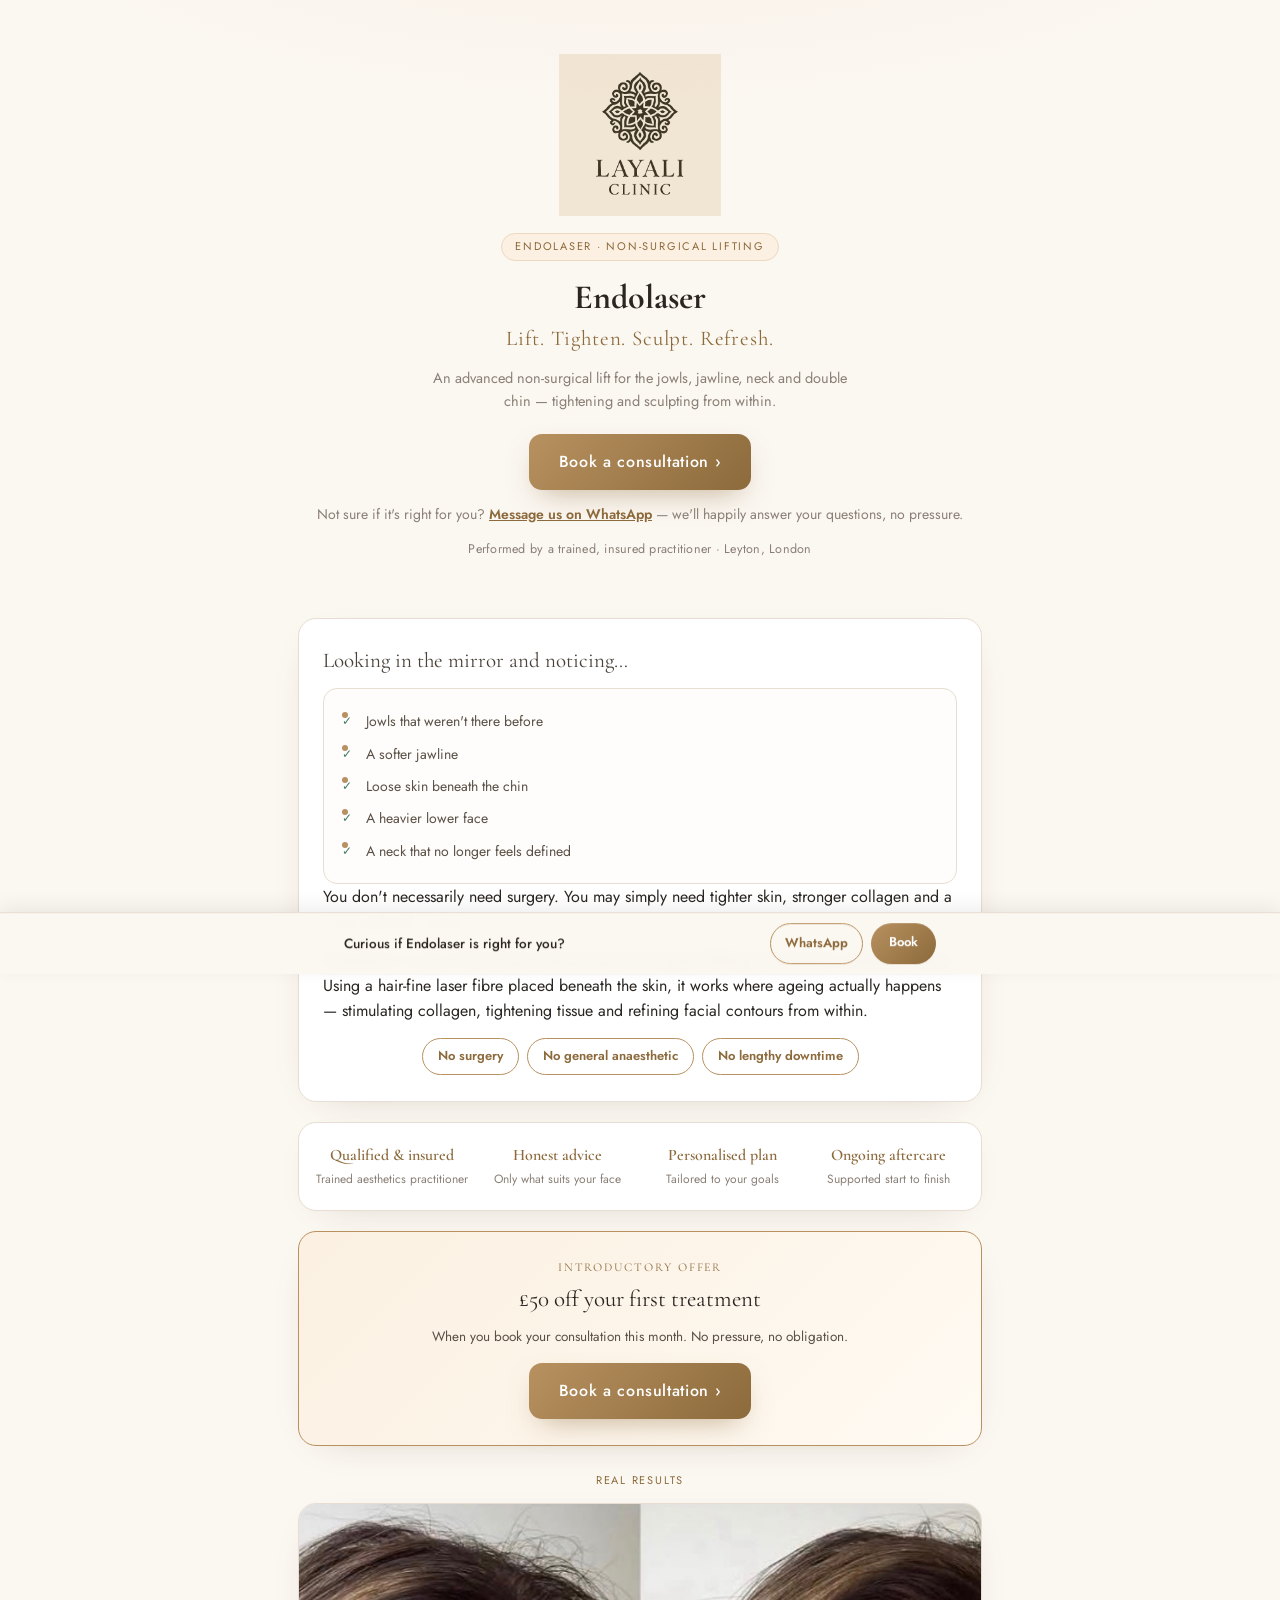
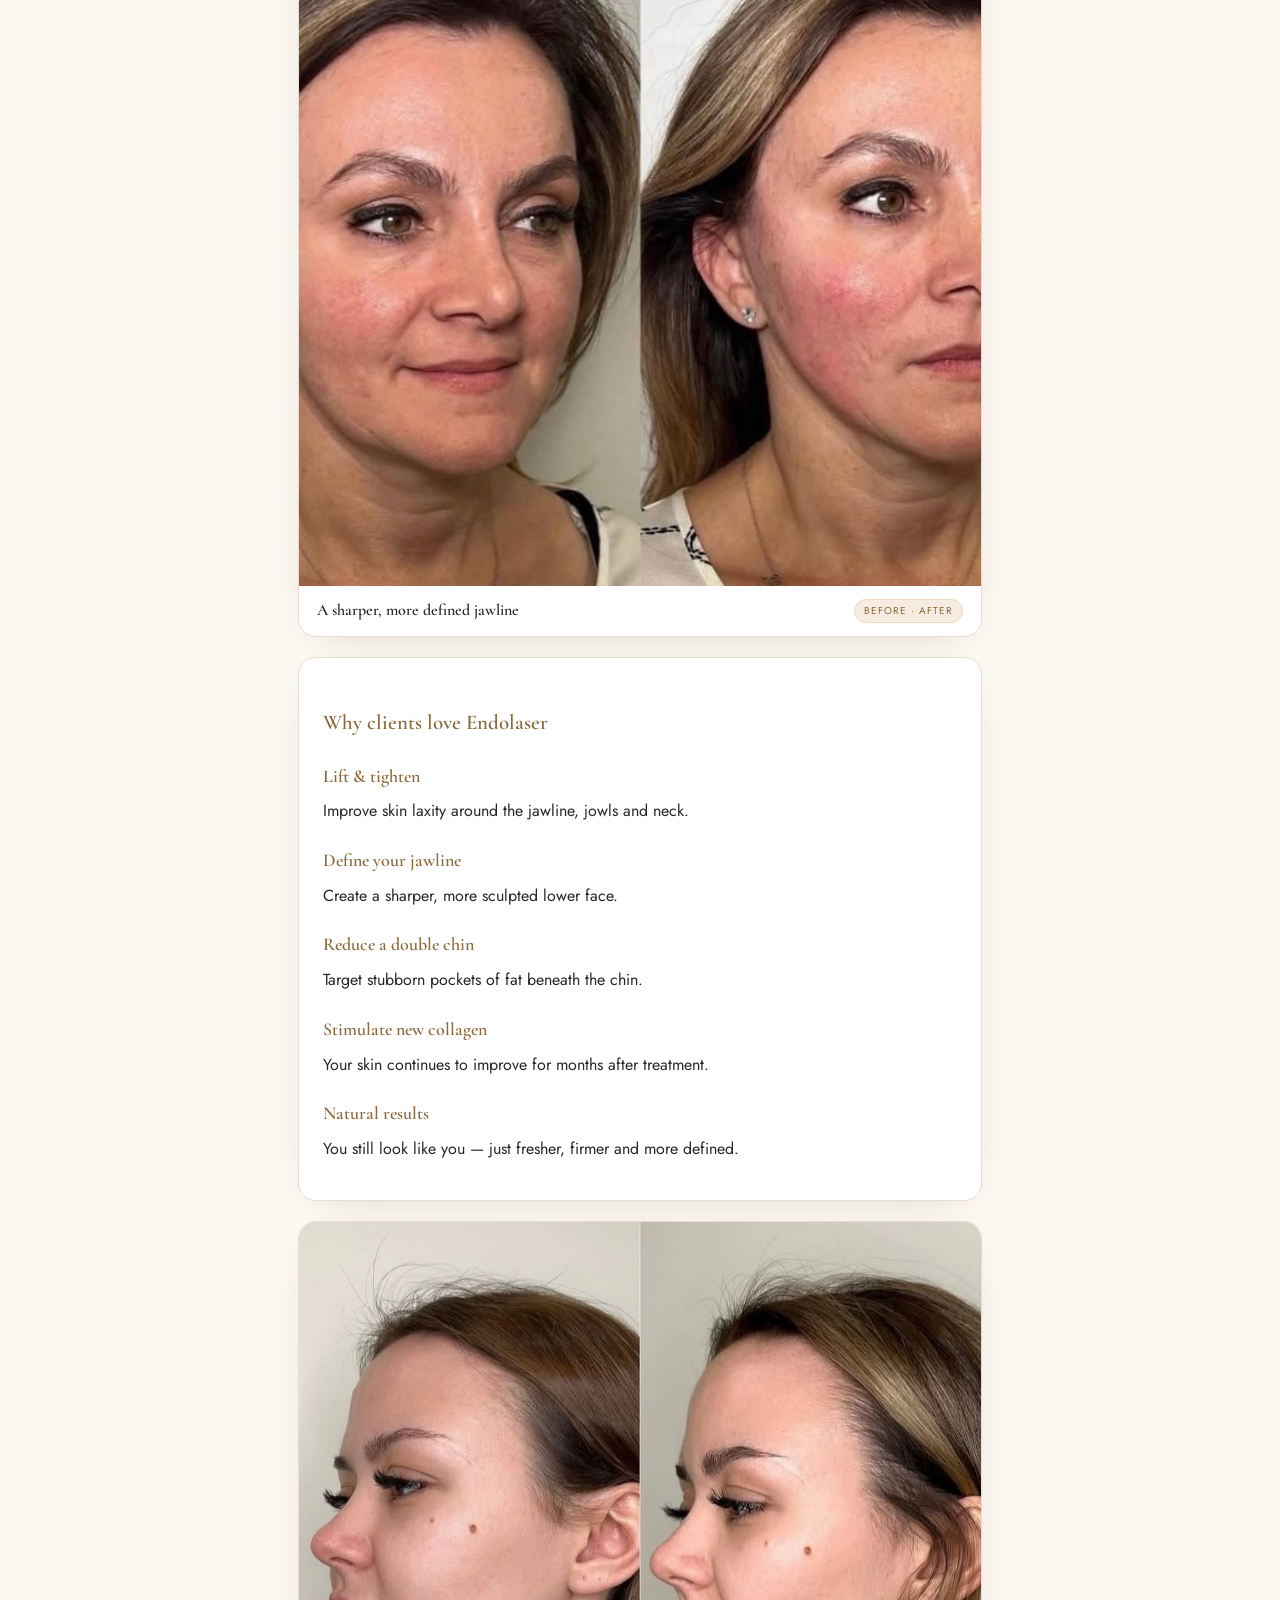
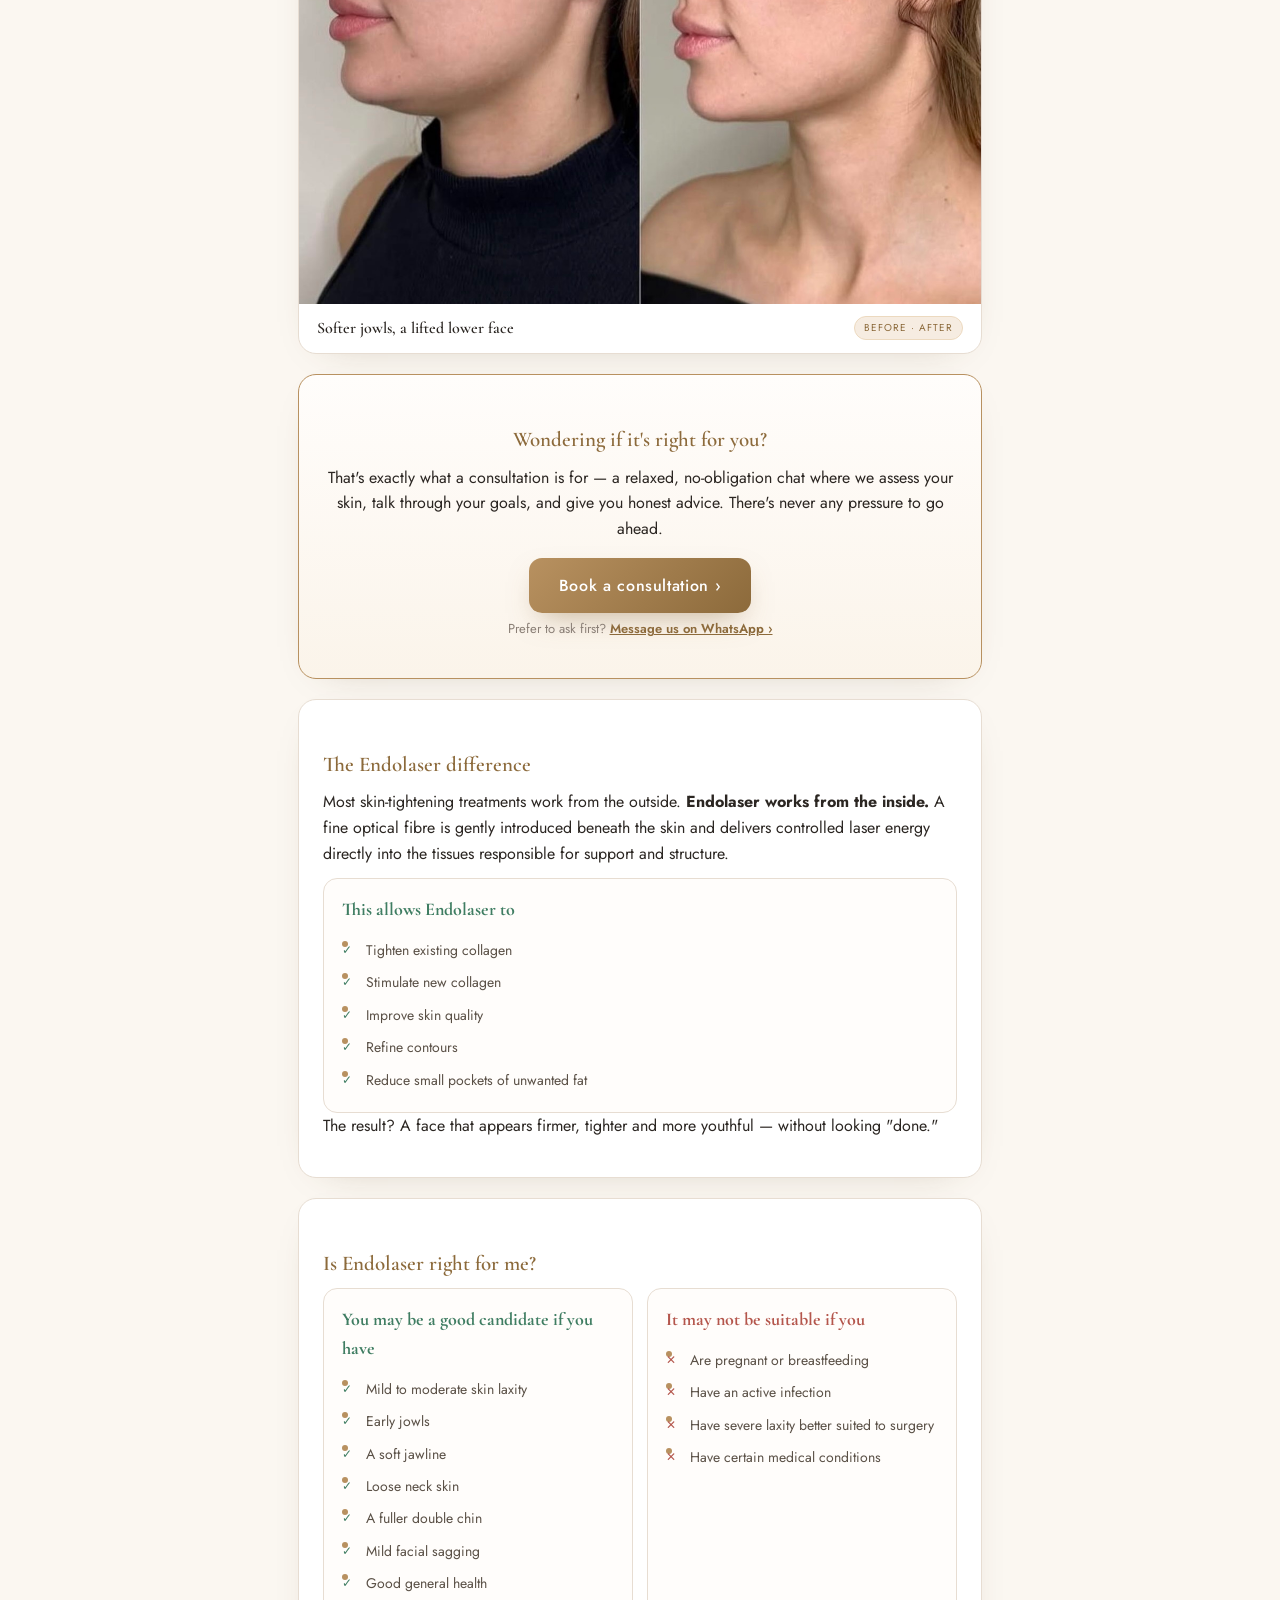
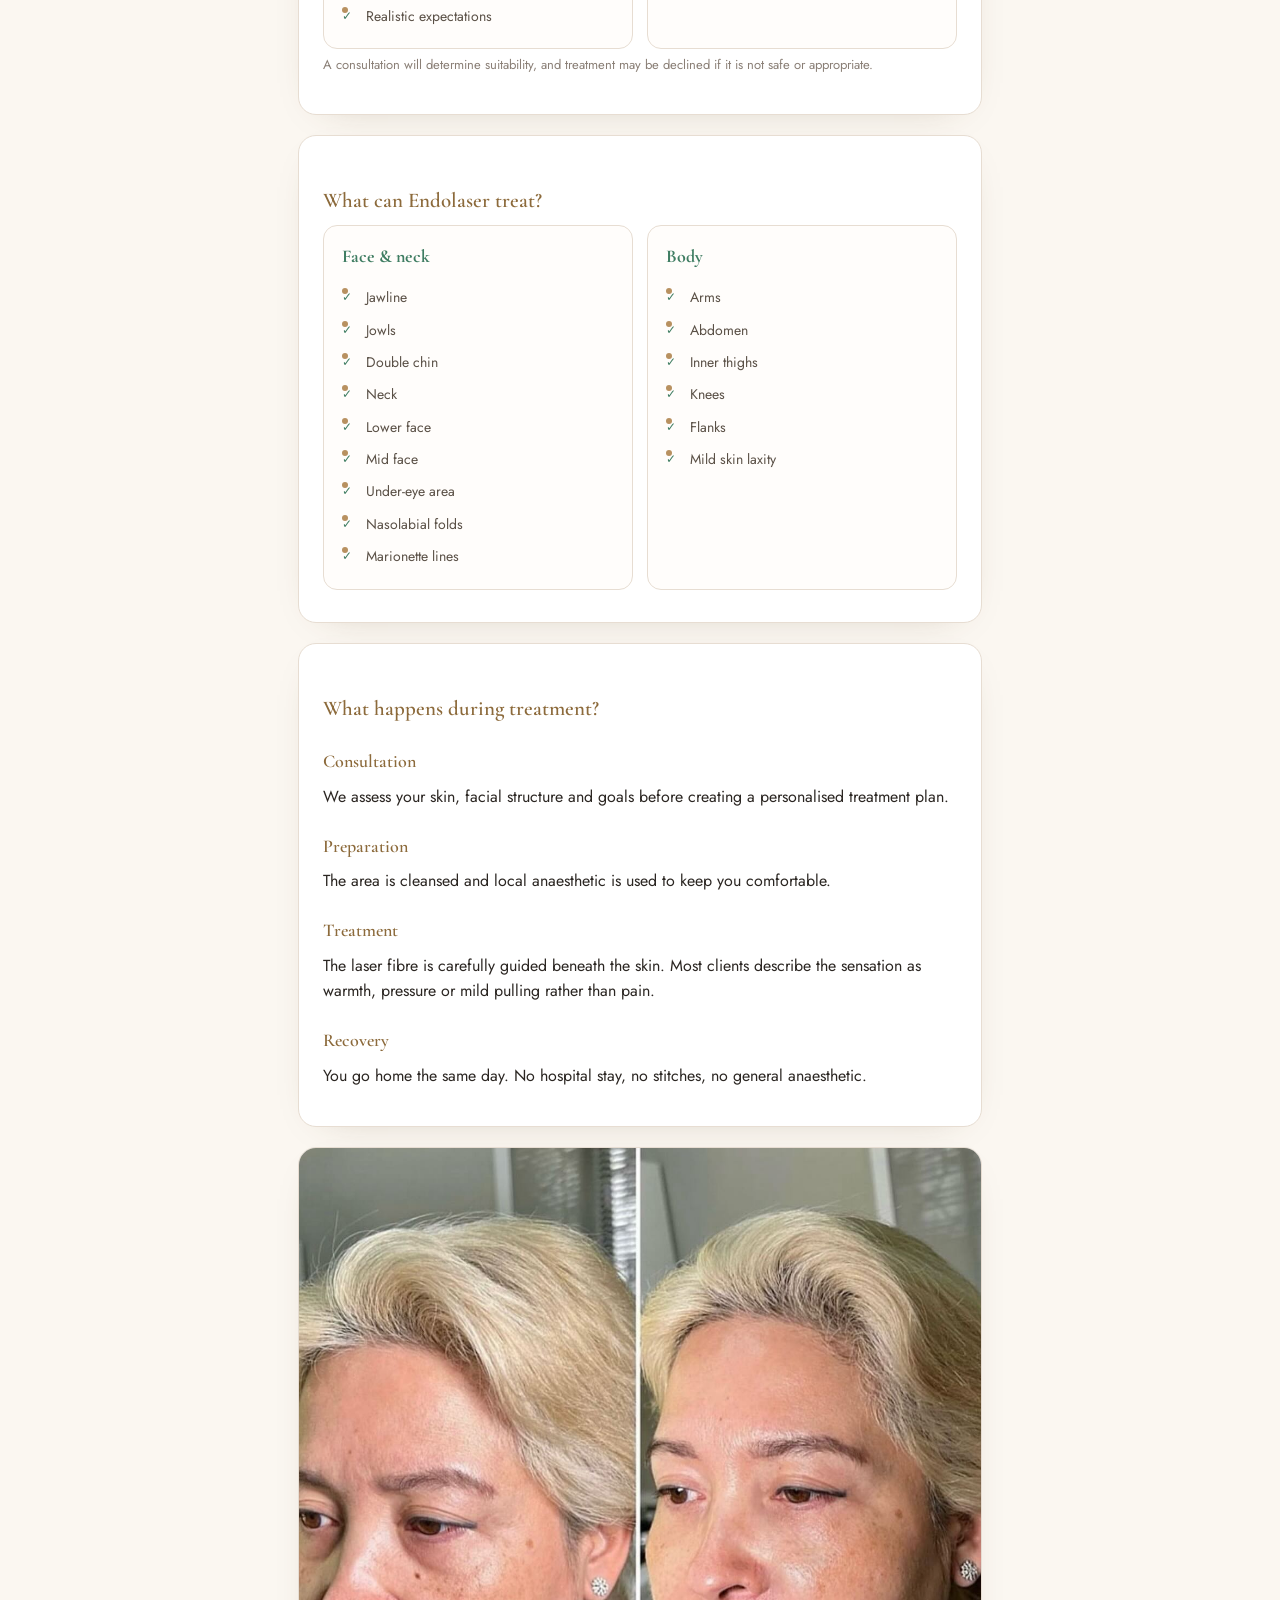
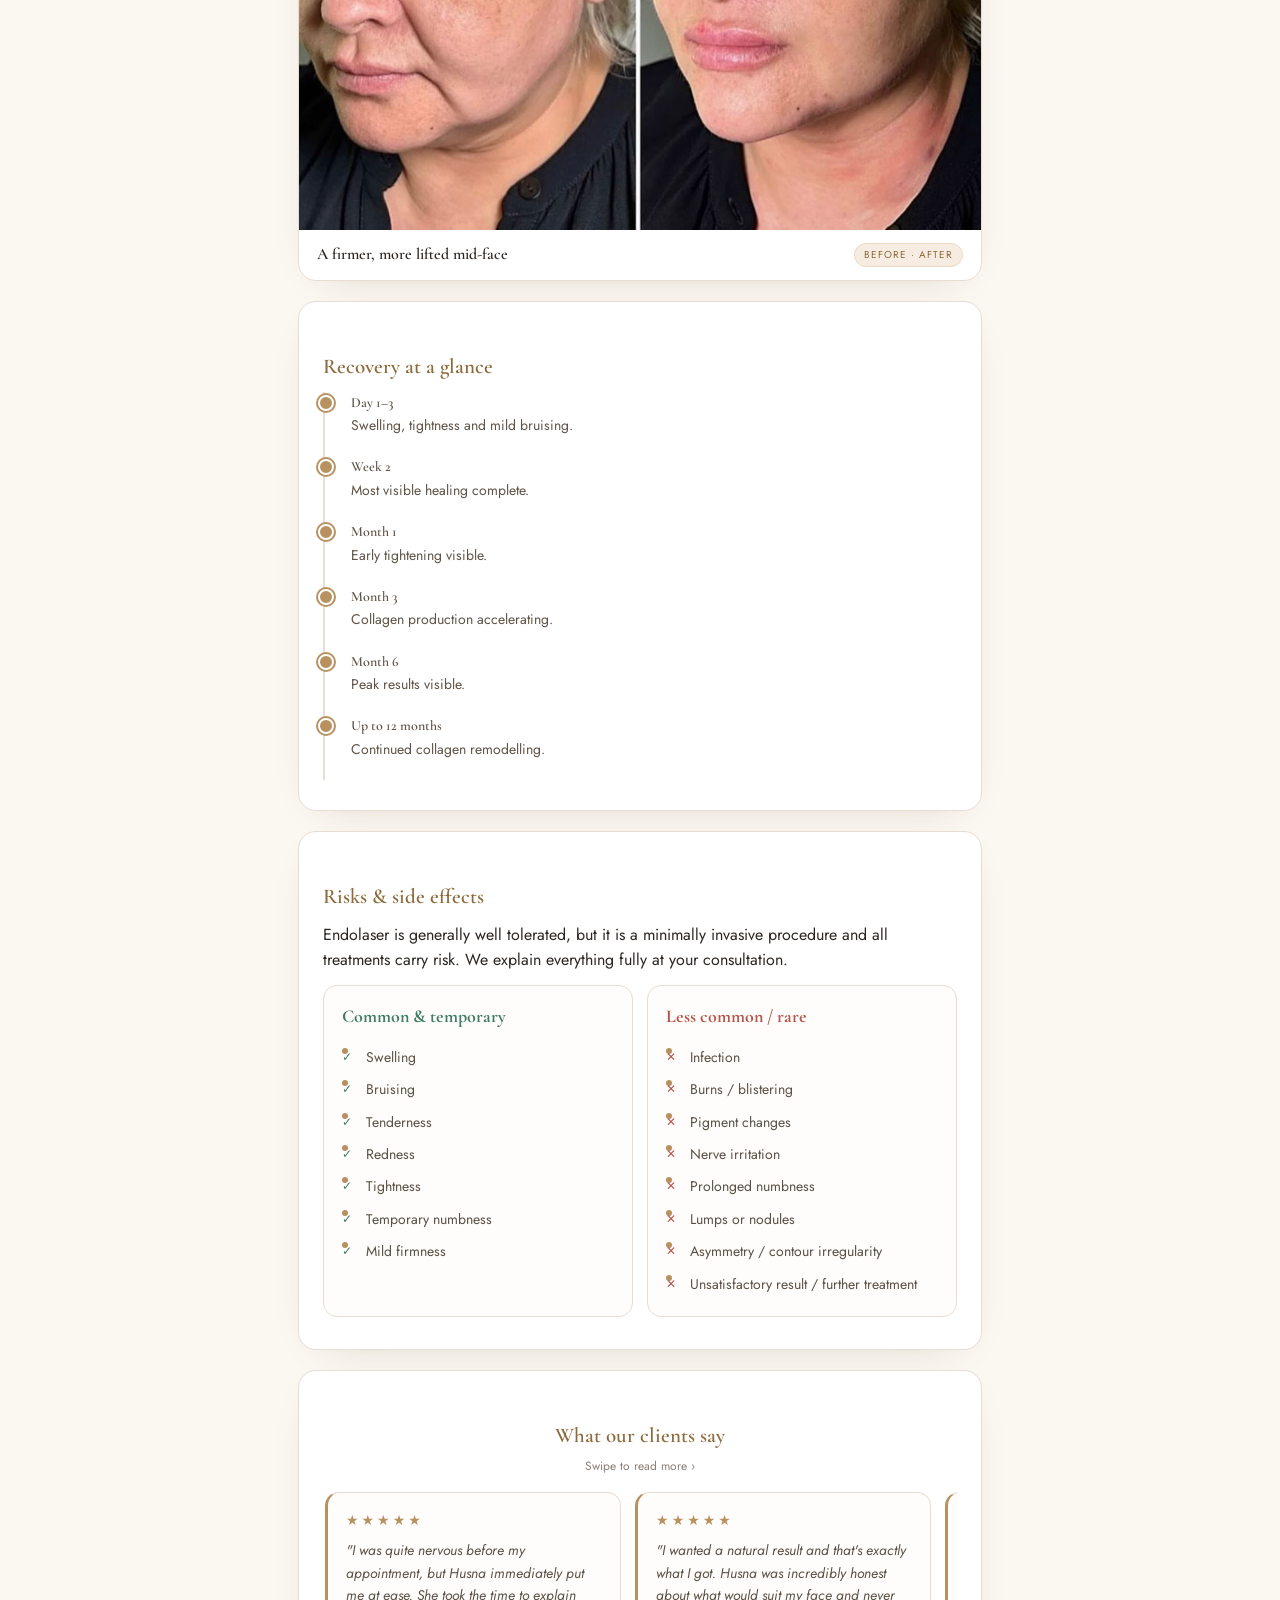
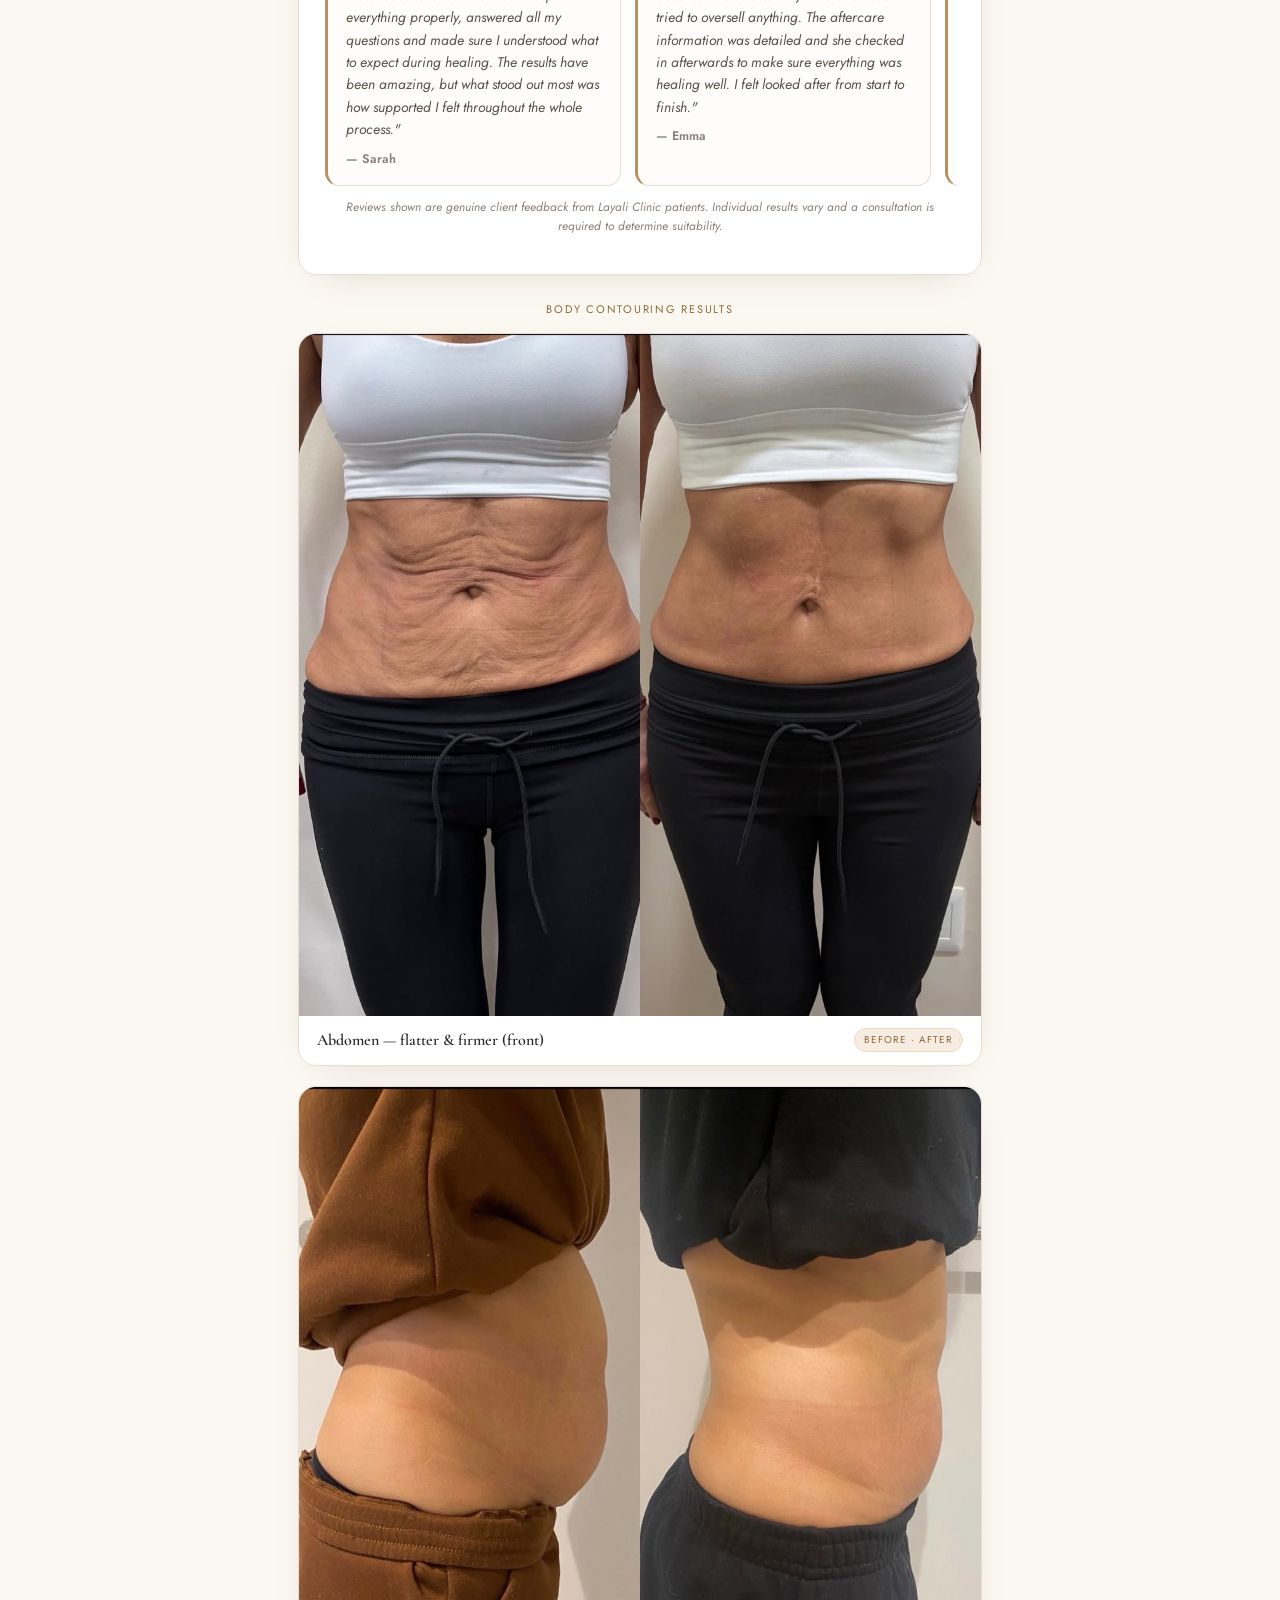
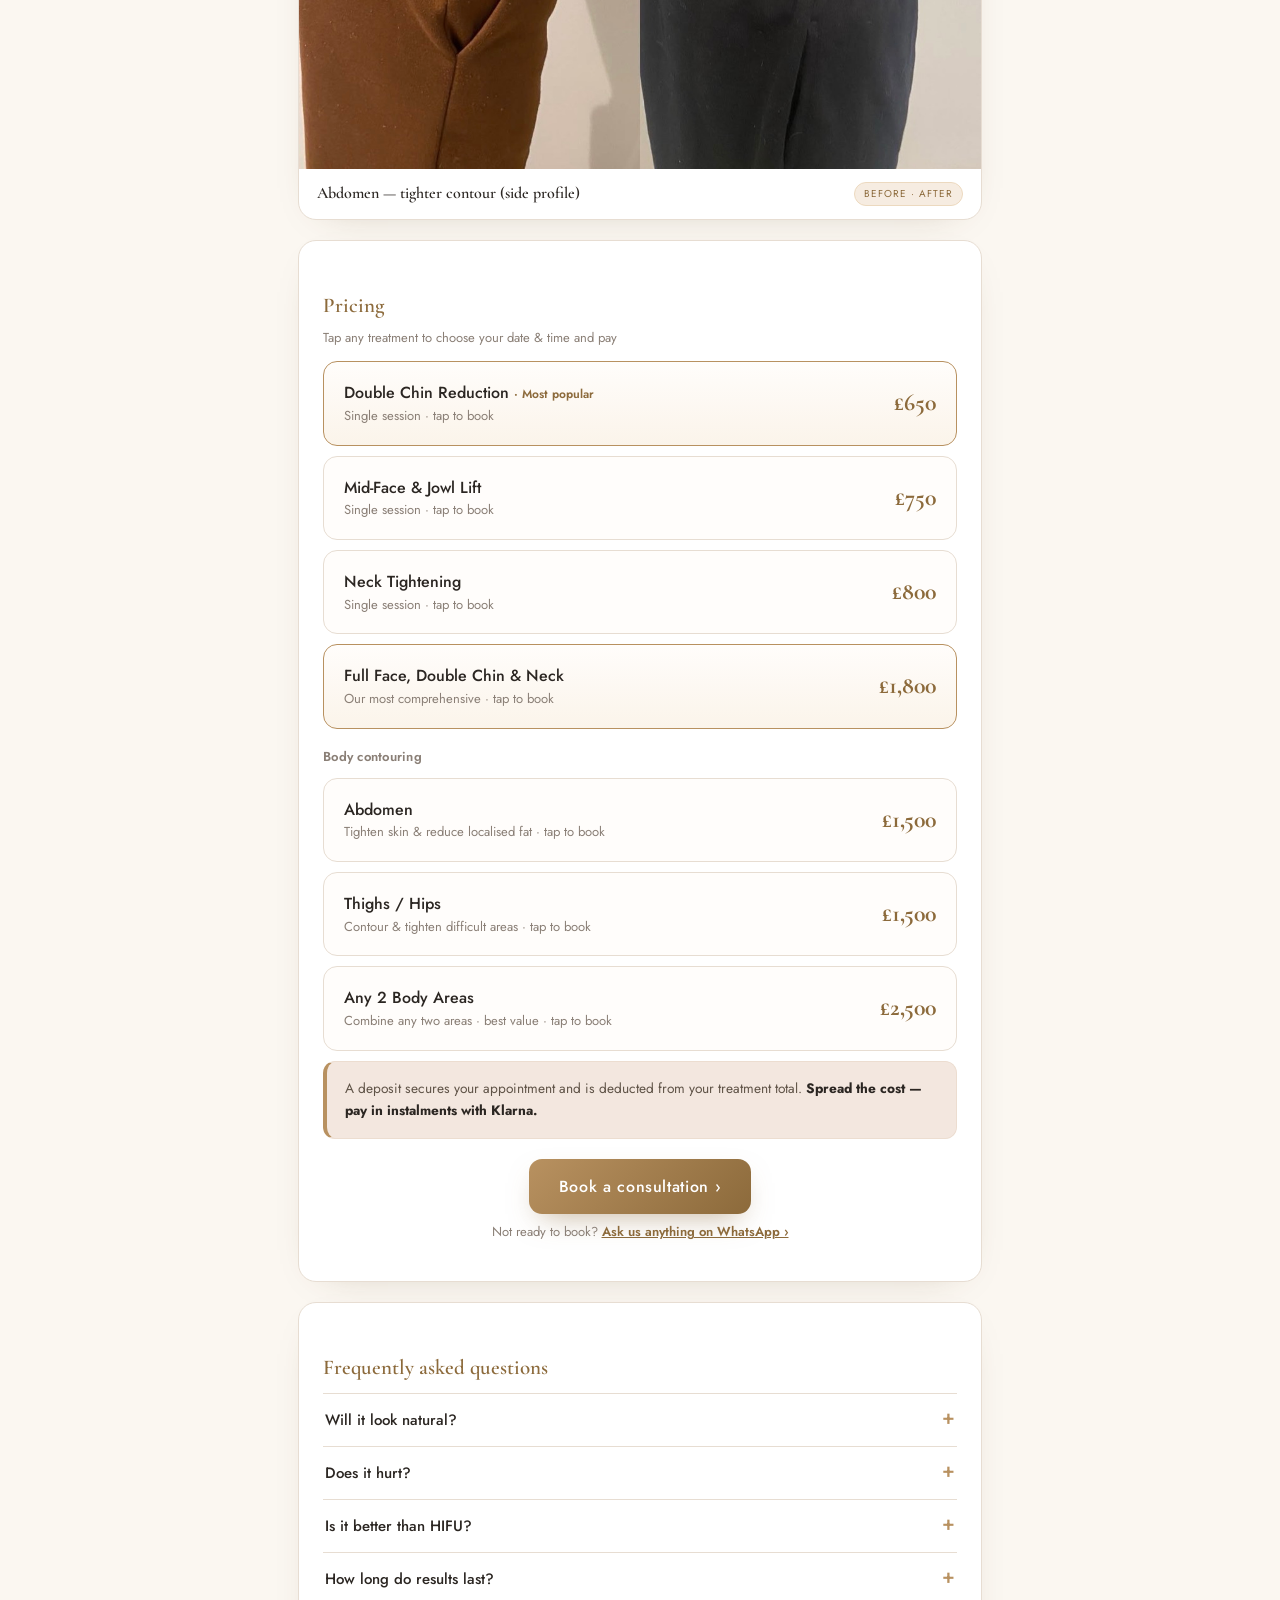
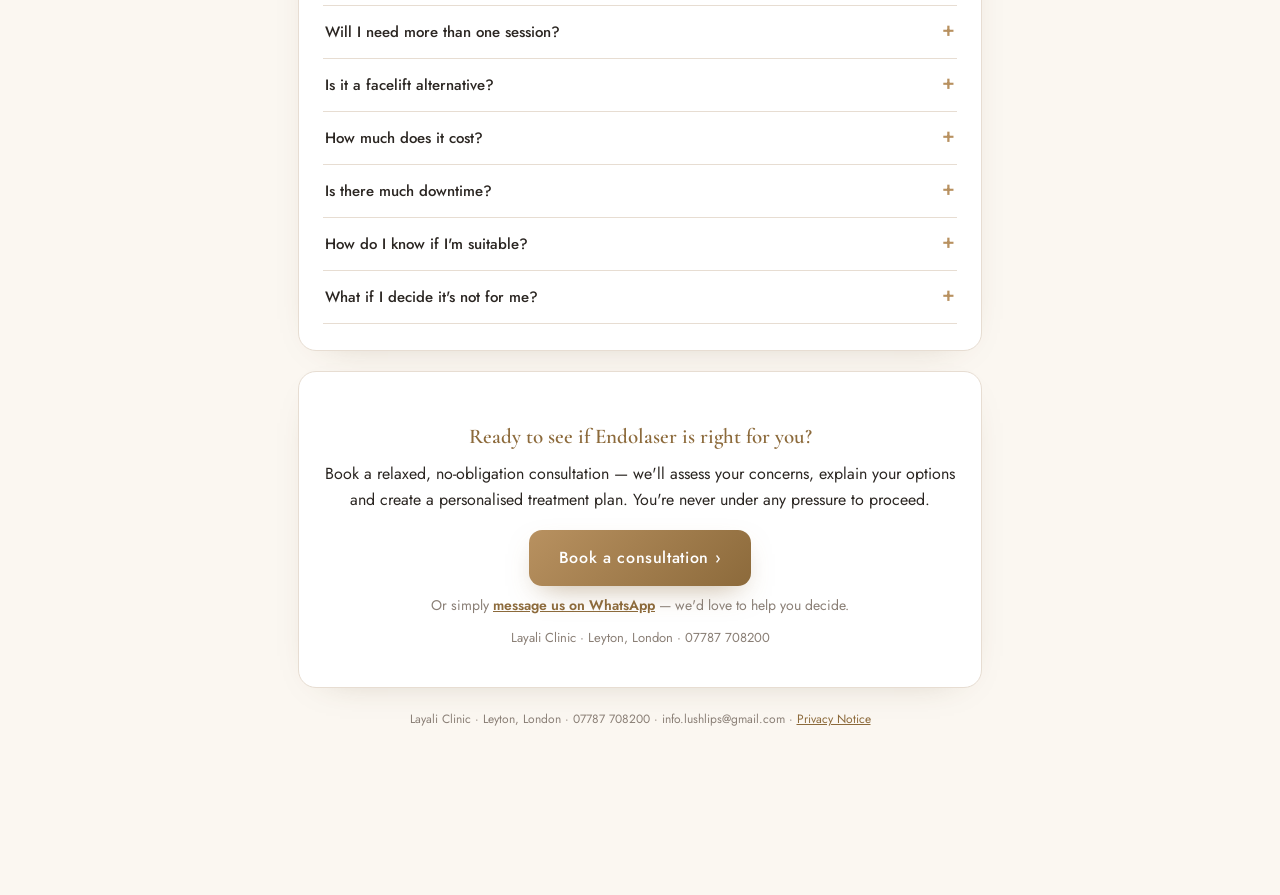
==== 1-treatment-guide.html @ 4506b1ee "Activate Meta Pixel (310080718260596) + fire Lead on WhatsApp clicks & InitiateCheckout on booking c" ====
<!DOCTYPE html>
<html lang="en"><head>
<meta charset="UTF-8"><meta name="viewport" content="width=device-width,initial-scale=1">
<title>Endolaser — Lift, Tighten &amp; Sculpt Without Surgery | Layali Clinic</title>
<link rel="preconnect" href="https://fonts.googleapis.com"><link rel="preconnect" href="https://fonts.gstatic.com" crossorigin>
<link href="https://fonts.googleapis.com/css2?family=Cormorant+Garamond:wght@500;600;700&family=Jost:wght@300;400;500;600&display=swap" rel="stylesheet">
<link rel="stylesheet" href="styles.css">
<meta property="og:type" content="article">
<meta property="og:site_name" content="Layali Clinic">
<meta property="og:title" content="Lift &amp; tighten your jawline — without surgery | Layali Clinic">
<meta property="og:description" content="Endolaser — an advanced non-surgical lift for jowls, jawline, neck & double chin. No surgery, no general anaesthetic, no lengthy downtime.">
<meta property="og:image" content="https://husna3414-ui.github.io/layali-endolaser/logo.jpg">
<meta property="og:url" content="https://husna3414-ui.github.io/layali-endolaser/1-treatment-guide.html">
<meta name="twitter:card" content="summary_large_image">
<style>
  #scrollbar{position:fixed;top:0;left:0;height:3px;width:0;z-index:70;background:linear-gradient(90deg,var(--gold),var(--gold-deep));transition:width .12s ease}
  .reveal-on .card{opacity:0;transform:translateY(22px);transition:opacity .7s ease,transform .7s ease}
  .reveal-on .card.in{opacity:1;transform:none}
  header.hero>*{animation:heroIn .85s ease both}
  header.hero h1{animation-delay:.04s}header.hero .sub{animation-delay:.08s}header.hero>div{animation-delay:.12s}
  @keyframes heroIn{from{opacity:0;transform:translateY(14px)}to{opacity:1;transform:none}}
  .result{padding:0;overflow:hidden}
  .result img{width:100%;display:block;aspect-ratio:1/1;object-fit:cover;object-position:center;transition:transform .5s ease}
  @media(hover:hover){.result:hover img{transform:scale(1.04)}}
  .result .cap{padding:12px 18px;display:flex;justify-content:space-between;align-items:center;gap:10px}
  .result .cap b{font-family:'Cormorant Garamond',serif;font-size:16px;color:var(--ink);font-weight:600}
  .carousel{display:flex;gap:14px;overflow-x:auto;scroll-snap-type:x mandatory;-webkit-overflow-scrolling:touch;padding:6px 2px 12px;scrollbar-width:none}
  .carousel::-webkit-scrollbar{display:none}
  .carousel>.mini{flex:0 0 86%;scroll-snap-align:center;margin:0}
  @media(min-width:620px){.carousel>.mini{flex:0 0 47%}}
  @media (prefers-reduced-motion:reduce){.reveal-on .card{opacity:1!important;transform:none!important}header.hero>*{animation:none!important}.result img{transition:none}}
</style>
<!-- Meta Pixel Code -->
<script>
!function(f,b,e,v,n,t,s){if(f.fbq)return;n=f.fbq=function(){n.callMethod?
n.callMethod.apply(n,arguments):n.queue.push(arguments)};if(!f._fbq)f._fbq=n;
n.push=n;n.loaded=!0;n.version='2.0';n.queue=[];t=b.createElement(e);t.async=!0;
t.src=v;s=b.getElementsByTagName(e)[0];s.parentNode.insertBefore(t,s)}(window,document,
'script','https://connect.facebook.net/en_US/fbevents.js');
fbq('init','310080718260596');
fbq('track','PageView');
</script>
<noscript><img height="1" width="1" style="display:none" src="https://www.facebook.com/tr?id=310080718260596&ev=PageView&noscript=1"/></noscript>
<!-- End Meta Pixel Code -->
</head><body>
<div id="scrollbar"></div>
<div class="wrap guide">
  <header class="hero">
    <img class="logo" src="logo.jpg" alt="Layali Clinic">
    <span class="kicker">Endolaser · Non-Surgical Lifting</span>
    <h1>Endolaser</h1>
    <p style="font-family:'Cormorant Garamond',serif;font-size:21px;color:var(--gold-deep);letter-spacing:.04em;margin:2px 0 10px">Lift. Tighten. Sculpt. Refresh.</p>
    <p class="sub">An advanced non-surgical lift for the jowls, jawline, neck and double chin — tightening and sculpting from within.</p>
    <div style="margin-top:22px"><a class="btn-gold" href="https://wa.me/447787708200?text=Hi%20Layali%20Clinic%2C%20I'd%20like%20to%20book%20an%20Endolaser%20consultation">Book a consultation &rsaquo;</a></div>
    <p style="margin-top:13px;font-size:14px;color:var(--muted)">Not sure if it's right for you? <a href="https://wa.me/447787708200?text=Hi%20Layali%20Clinic%2C%20I'd%20love%20to%20know%20more%20about%20Endolaser" style="color:var(--gold-deep);font-weight:600">Message us on WhatsApp</a> — we'll happily answer your questions, no pressure.</p>
    <p style="margin-top:12px;font-size:12.5px;color:var(--muted);letter-spacing:.02em">Performed by a trained, insured practitioner · Leyton, London</p>
  </header>

  <!-- EMOTIONAL HOOK -->
  <div class="card prose">
    <p class="lead">Looking in the mirror and noticing…</p>
    <div class="mini ok"><ul>
      <li>Jowls that weren't there before</li>
      <li>A softer jawline</li>
      <li>Loose skin beneath the chin</li>
      <li>A heavier lower face</li>
      <li>A neck that no longer feels defined</li>
    </ul></div>
    <p>You don't necessarily need surgery. You may simply need tighter skin, stronger collagen and a more defined contour.</p>
    <p><b>Endolaser is one of the most advanced non-surgical lifting treatments available today.</b> Using a hair-fine laser fibre placed beneath the skin, it works where ageing actually happens — stimulating collagen, tightening tissue and refining facial contours from within.</p>
    <div style="display:flex;gap:8px;justify-content:center;flex-wrap:wrap;margin-top:14px">
      <span style="border:1px solid var(--gold);color:var(--gold-deep);border-radius:999px;padding:7px 15px;font-size:13px;font-weight:600">No surgery</span>
      <span style="border:1px solid var(--gold);color:var(--gold-deep);border-radius:999px;padding:7px 15px;font-size:13px;font-weight:600">No general anaesthetic</span>
      <span style="border:1px solid var(--gold);color:var(--gold-deep);border-radius:999px;padding:7px 15px;font-size:13px;font-weight:600">No lengthy downtime</span>
    </div>
  </div>

  <!-- TRUST STRIP -->
  <div class="card" style="padding:20px 16px">
    <div style="display:grid;grid-template-columns:repeat(auto-fit,minmax(140px,1fr));gap:16px 12px;text-align:center">
      <div><div style="font-family:'Cormorant Garamond',serif;color:var(--gold-deep);font-size:16px;font-weight:600">Qualified &amp; insured</div><div style="font-size:12px;color:var(--muted);margin-top:2px">Trained aesthetics practitioner</div></div>
      <div><div style="font-family:'Cormorant Garamond',serif;color:var(--gold-deep);font-size:16px;font-weight:600">Honest advice</div><div style="font-size:12px;color:var(--muted);margin-top:2px">Only what suits your face</div></div>
      <div><div style="font-family:'Cormorant Garamond',serif;color:var(--gold-deep);font-size:16px;font-weight:600">Personalised plan</div><div style="font-size:12px;color:var(--muted);margin-top:2px">Tailored to your goals</div></div>
      <div><div style="font-family:'Cormorant Garamond',serif;color:var(--gold-deep);font-size:16px;font-weight:600">Ongoing aftercare</div><div style="font-size:12px;color:var(--muted);margin-top:2px">Supported start to finish</div></div>
    </div>
  </div>

  <!-- INTRO OFFER — HUSNA: confirm/edit the amount & terms, or tell me to remove it. -->
  <div class="card" style="text-align:center;background:linear-gradient(135deg,#fbf0e1,#fffaf3);border-color:var(--gold)">
    <p style="font-family:'Cormorant Garamond',serif;font-size:12px;letter-spacing:.16em;text-transform:uppercase;color:var(--gold-deep);margin:0 0 4px">Introductory offer</p>
    <p style="font-family:'Cormorant Garamond',serif;font-size:23px;color:var(--ink);margin:0 0 8px">£50 off your first treatment</p>
    <p style="font-size:13.5px;color:#5a5046;margin:0 0 16px">When you book your consultation this month. No pressure, no obligation.</p>
    <a class="btn-gold" href="https://wa.me/447787708200?text=Hi%20Layali%20Clinic%2C%20I'd%20like%20to%20book%20an%20Endolaser%20consultation">Book a consultation &rsaquo;</a>
  </div>

  <!-- ============================================================
       HUSNA — UK ASA/CAP: before/after photos must be your OWN
       consented client results. ba-1..4.jpg are PLACEHOLDERS —
       replace with your own before running a paid ad.
       ============================================================ -->
  <p style="text-align:center;font-size:11px;letter-spacing:.16em;text-transform:uppercase;color:var(--gold-deep);margin:26px 0 -6px">Real results</p>
  <div class="card result"><img src="ba-1.jpg" alt="Endolaser before and after — a sharper, more defined jawline"><div class="cap"><b>A sharper, more defined jawline</b><span class="tagba">Before · After</span></div></div>

  <!-- WHY CLIENTS LOVE IT -->
  <div class="card prose">
    <h3>Why clients love Endolaser</h3>
    <h3 style="font-size:18px">Lift &amp; tighten</h3>
    <p>Improve skin laxity around the jawline, jowls and neck.</p>
    <h3 style="font-size:18px">Define your jawline</h3>
    <p>Create a sharper, more sculpted lower face.</p>
    <h3 style="font-size:18px">Reduce a double chin</h3>
    <p>Target stubborn pockets of fat beneath the chin.</p>
    <h3 style="font-size:18px">Stimulate new collagen</h3>
    <p>Your skin continues to improve for months after treatment.</p>
    <h3 style="font-size:18px">Natural results</h3>
    <p>You still look like you — just fresher, firmer and more defined.</p>
  </div>

  <div class="card result"><img src="ba-2.jpg" alt="Endolaser before and after — softer jowls and a lifted lower face"><div class="cap"><b>Softer jowls, a lifted lower face</b><span class="tagba">Before · After</span></div></div>

  <!-- SOFT CTA -->
  <div class="card prose" style="text-align:center;background:linear-gradient(0deg,#fbf4ea,#fffdfb);border-color:var(--gold)">
    <h3 style="color:var(--gold-deep)">Wondering if it's right for you?</h3>
    <p>That's exactly what a consultation is for — a relaxed, no-obligation chat where we assess your skin, talk through your goals, and give you honest advice. There's never any pressure to go ahead.</p>
    <div style="margin:16px 0 6px"><a class="btn-gold" href="https://wa.me/447787708200?text=Hi%20Layali%20Clinic%2C%20I'd%20like%20to%20book%20an%20Endolaser%20consultation">Book a consultation &rsaquo;</a></div>
    <p style="font-size:13px;color:var(--muted)">Prefer to ask first? <a href="https://wa.me/447787708200?text=Hi%20Layali%20Clinic%2C%20I'd%20love%20to%20know%20more%20about%20Endolaser" style="color:var(--gold-deep);font-weight:600">Message us on WhatsApp &rsaquo;</a></p>
  </div>

  <!-- THE DIFFERENCE -->
  <div class="card prose">
    <h3>The Endolaser difference</h3>
    <p>Most skin-tightening treatments work from the outside. <b>Endolaser works from the inside.</b> A fine optical fibre is gently introduced beneath the skin and delivers controlled laser energy directly into the tissues responsible for support and structure.</p>
    <div class="mini ok"><h4>This allows Endolaser to</h4><ul>
      <li>Tighten existing collagen</li><li>Stimulate new collagen</li><li>Improve skin quality</li>
      <li>Refine contours</li><li>Reduce small pockets of unwanted fat</li></ul></div>
    <p>The result? A face that appears firmer, tighter and more youthful — without looking "done."</p>
  </div>

  <!-- SUITABILITY -->
  <div class="card prose">
    <h3>Is Endolaser right for me?</h3>
    <div class="cols">
      <div class="mini ok"><h4>You may be a good candidate if you have</h4><ul>
        <li>Mild to moderate skin laxity</li><li>Early jowls</li><li>A soft jawline</li>
        <li>Loose neck skin</li><li>A fuller double chin</li><li>Mild facial sagging</li>
        <li>Good general health</li><li>Realistic expectations</li></ul></div>
      <div class="mini avoid"><h4>It may not be suitable if you</h4><ul>
        <li>Are pregnant or breastfeeding</li><li>Have an active infection</li>
        <li>Have severe laxity better suited to surgery</li><li>Have certain medical conditions</li></ul></div>
    </div>
    <p style="font-size:13px;color:var(--muted)">A consultation will determine suitability, and treatment may be declined if it is not safe or appropriate.</p>
  </div>

  <!-- WHAT IT TREATS -->
  <div class="card prose">
    <h3>What can Endolaser treat?</h3>
    <div class="cols">
      <div class="mini ok"><h4>Face &amp; neck</h4><ul>
        <li>Jawline</li><li>Jowls</li><li>Double chin</li><li>Neck</li><li>Lower face</li>
        <li>Mid face</li><li>Under-eye area</li><li>Nasolabial folds</li><li>Marionette lines</li></ul></div>
      <div class="mini ok"><h4>Body</h4><ul>
        <li>Arms</li><li>Abdomen</li><li>Inner thighs</li><li>Knees</li><li>Flanks</li><li>Mild skin laxity</li></ul></div>
    </div>
  </div>

  <!-- WHAT HAPPENS -->
  <div class="card prose">
    <h3>What happens during treatment?</h3>
    <h3 style="font-size:18px">Consultation</h3>
    <p>We assess your skin, facial structure and goals before creating a personalised treatment plan.</p>
    <h3 style="font-size:18px">Preparation</h3>
    <p>The area is cleansed and local anaesthetic is used to keep you comfortable.</p>
    <h3 style="font-size:18px">Treatment</h3>
    <p>The laser fibre is carefully guided beneath the skin. Most clients describe the sensation as warmth, pressure or mild pulling rather than pain.</p>
    <h3 style="font-size:18px">Recovery</h3>
    <p>You go home the same day. No hospital stay, no stitches, no general anaesthetic.</p>
  </div>

  <div class="card result"><img src="ba-4.jpg" alt="Endolaser before and after — a firmer, more lifted mid-face"><div class="cap"><b>A firmer, more lifted mid-face</b><span class="tagba">Before · After</span></div></div>

  <!-- RECOVERY TIMELINE -->
  <div class="card prose">
    <h3>Recovery at a glance</h3>
    <div class="timeline">
      <div class="tl-item"><p class="tl-when">Day 1–3</p><p>Swelling, tightness and mild bruising.</p></div>
      <div class="tl-item"><p class="tl-when">Week 2</p><p>Most visible healing complete.</p></div>
      <div class="tl-item"><p class="tl-when">Month 1</p><p>Early tightening visible.</p></div>
      <div class="tl-item"><p class="tl-when">Month 3</p><p>Collagen production accelerating.</p></div>
      <div class="tl-item"><p class="tl-when">Month 6</p><p>Peak results visible.</p></div>
      <div class="tl-item"><p class="tl-when">Up to 12 months</p><p>Continued collagen remodelling.</p></div>
    </div>
  </div>

  <!-- RISKS (compliance) -->
  <div class="card prose">
    <h3>Risks &amp; side effects</h3>
    <p>Endolaser is generally well tolerated, but it is a minimally invasive procedure and all treatments carry risk. We explain everything fully at your consultation.</p>
    <div class="cols">
      <div class="mini ok"><h4>Common &amp; temporary</h4><ul>
        <li>Swelling</li><li>Bruising</li><li>Tenderness</li><li>Redness</li><li>Tightness</li><li>Temporary numbness</li><li>Mild firmness</li></ul></div>
      <div class="mini avoid"><h4>Less common / rare</h4><ul>
        <li>Infection</li><li>Burns / blistering</li><li>Pigment changes</li><li>Nerve irritation</li>
        <li>Prolonged numbness</li><li>Lumps or nodules</li><li>Asymmetry / contour irregularity</li><li>Unsatisfactory result / further treatment</li></ul></div>
    </div>
  </div>

  <!-- TESTIMONIALS — genuine client reviews -->
  <div class="card prose">
    <h3 style="text-align:center">What our clients say</h3>
    <p style="text-align:center;font-size:12px;color:var(--muted);margin:-4px 0 10px">Swipe to read more &rsaquo;</p>
    <div class="carousel">
      <div class="mini" style="background:#fffdfb;border-left:3px solid var(--gold)">
        <div style="color:var(--gold);letter-spacing:3px;font-size:14px">&#9733;&#9733;&#9733;&#9733;&#9733;</div>
        <p style="font-style:italic;color:#5a5046;margin:8px 0 8px;font-size:14px;line-height:1.6">"I was quite nervous before my appointment, but Husna immediately put me at ease. She took the time to explain everything properly, answered all my questions and made sure I understood what to expect during healing. The results have been amazing, but what stood out most was how supported I felt throughout the whole process."</p>
        <div style="font-size:12.5px;color:var(--muted);font-weight:600">— Sarah</div>
      </div>
      <div class="mini" style="background:#fffdfb;border-left:3px solid var(--gold)">
        <div style="color:var(--gold);letter-spacing:3px;font-size:14px">&#9733;&#9733;&#9733;&#9733;&#9733;</div>
        <p style="font-style:italic;color:#5a5046;margin:8px 0 8px;font-size:14px;line-height:1.6">"I wanted a natural result and that's exactly what I got. Husna was incredibly honest about what would suit my face and never tried to oversell anything. The aftercare information was detailed and she checked in afterwards to make sure everything was healing well. I felt looked after from start to finish."</p>
        <div style="font-size:12.5px;color:var(--muted);font-weight:600">— Emma</div>
      </div>
      <div class="mini" style="background:#fffdfb;border-left:3px solid var(--gold)">
        <div style="color:var(--gold);letter-spacing:3px;font-size:14px">&#9733;&#9733;&#9733;&#9733;&#9733;</div>
        <p style="font-style:italic;color:#5a5046;margin:8px 0 8px;font-size:14px;line-height:1.6">"The consultation was so thorough. Husna explained the treatment, risks, recovery and realistic expectations in a way that was easy to understand. I never felt rushed and felt completely confident going ahead. Months later I'm still seeing improvements and couldn't be happier with my result."</p>
        <div style="font-size:12.5px;color:var(--muted);font-weight:600">— Lisa</div>
      </div>
      <div class="mini" style="background:#fffdfb;border-left:3px solid var(--gold)">
        <div style="color:var(--gold);letter-spacing:3px;font-size:14px">&#9733;&#9733;&#9733;&#9733;&#9733;</div>
        <p style="font-style:italic;color:#5a5046;margin:8px 0 8px;font-size:14px;line-height:1.6">"What impressed me most was the level of care. I received detailed pre-care and aftercare instructions, and whenever I had a question, Husna was quick to respond and reassure me. The treatment itself was far more comfortable than I expected and the results look incredibly natural."</p>
        <div style="font-size:12.5px;color:var(--muted);font-weight:600">— Rachel</div>
      </div>
      <div class="mini" style="background:#fffdfb;border-left:3px solid var(--gold)">
        <div style="color:var(--gold);letter-spacing:3px;font-size:14px">&#9733;&#9733;&#9733;&#9733;&#9733;</div>
        <p style="font-style:italic;color:#5a5046;margin:8px 0 8px;font-size:14px;line-height:1.6">"I had been researching treatments for a long time and met with several clinics before choosing Layali Clinic. Husna was by far the most knowledgeable and professional practitioner I spoke to. She explained everything honestly and made me feel completely comfortable. My confidence has improved so much since having the treatment."</p>
        <div style="font-size:12.5px;color:var(--muted);font-weight:600">— Michelle</div>
      </div>
    </div>
    <p class="media-note">Reviews shown are genuine client feedback from Layali Clinic patients. Individual results vary and a consultation is required to determine suitability.</p>
  </div>

  <!-- BODY RESULTS -->
  <p style="text-align:center;font-size:11px;letter-spacing:.16em;text-transform:uppercase;color:var(--gold-deep);margin:26px 0 -6px">Body contouring results</p>
  <div class="card result"><img src="ba-abdomen-1.jpg" alt="Endolaser abdomen before and after, front view — flatter and firmer" style="aspect-ratio:1/1"><div class="cap"><b>Abdomen — flatter &amp; firmer (front)</b><span class="tagba">Before · After</span></div></div>
  <div class="card result"><img src="ba-abdomen-2.jpg" alt="Endolaser abdomen before and after, side profile — a tighter, more contoured waist" style="aspect-ratio:1/1"><div class="cap"><b>Abdomen — tighter contour (side profile)</b><span class="tagba">Before · After</span></div></div>

  <!-- PRICING -->
  <div class="card prose">
    <h3>Pricing</h3>
    <p style="font-size:13px;color:var(--muted);margin-top:-2px">Tap any treatment to choose your date &amp; time and pay</p>
    <a class="price-card" href="https://that-time.co.uk/service/250600/book?openingHours=1" style="border-color:var(--gold);background:linear-gradient(0deg,#fbf4ea,#fffdfb)"><div><div class="name">Double Chin Reduction <span style="color:var(--gold-deep);font-weight:600;font-size:12px">· Most popular</span></div><div class="desc">Single session · tap to book</div></div><div class="amt">£650</div></a>
    <a class="price-card" href="https://that-time.co.uk/service/250602/book?openingHours=1"><div><div class="name">Mid-Face &amp; Jowl Lift</div><div class="desc">Single session · tap to book</div></div><div class="amt">£750</div></a>
    <a class="price-card" href="https://that-time.co.uk/service/250603/book?openingHours=1"><div><div class="name">Neck Tightening</div><div class="desc">Single session · tap to book</div></div><div class="amt">£800</div></a>
    <a class="price-card" href="https://that-time.co.uk/service/250606/book?openingHours=1" style="border-color:var(--gold);background:linear-gradient(0deg,#fbf4ea,#fffdfb)"><div><div class="name">Full Face, Double Chin &amp; Neck</div><div class="desc">Our most comprehensive · tap to book</div></div><div class="amt">£1,800</div></a>
    <p style="font-size:13px;color:var(--muted);margin:18px 0 8px;font-weight:600;letter-spacing:.02em">Body contouring</p>
    <a class="price-card" href="https://that-time.co.uk/service/250609/book?openingHours=1"><div><div class="name">Abdomen</div><div class="desc">Tighten skin &amp; reduce localised fat · tap to book</div></div><div class="amt">£1,500</div></a>
    <a class="price-card" href="https://that-time.co.uk/service/250608/book?openingHours=1"><div><div class="name">Thighs / Hips</div><div class="desc">Contour &amp; tighten difficult areas · tap to book</div></div><div class="amt">£1,500</div></a>
    <a class="price-card" href="https://that-time.co.uk/service/250607/book?openingHours=1"><div><div class="name">Any 2 Body Areas</div><div class="desc">Combine any two areas · best value · tap to book</div></div><div class="amt">£2,500</div></a>
    <div class="notice">A deposit secures your appointment and is deducted from your treatment total. <b>Spread the cost — pay in instalments with Klarna.</b></div>
    <div style="text-align:center;margin:20px 0 4px"><a class="btn-gold" href="https://wa.me/447787708200?text=Hi%20Layali%20Clinic%2C%20I'd%20like%20to%20book%20an%20Endolaser%20consultation">Book a consultation &rsaquo;</a></div>
    <p style="text-align:center;font-size:13px;color:var(--muted);margin-top:8px">Not ready to book? <a href="https://wa.me/447787708200?text=Hi%20Layali%20Clinic%2C%20I'd%20love%20to%20know%20more%20about%20Endolaser" style="color:var(--gold-deep);font-weight:600">Ask us anything on WhatsApp &rsaquo;</a></p>
  </div>

  <!-- FAQ -->
  <div class="card prose">
    <h3>Frequently asked questions</h3>
    <div class="faq">
      <details><summary>Will it look natural?</summary><p>Yes. The aim isn't to change your face — it's to restore definition and tighten existing tissues, so you look fresher and firmer rather than "done."</p></details>
      <details><summary>Does it hurt?</summary><p>Most clients find it very manageable with local anaesthetic — you may feel warmth, pressure or mild pulling.</p></details>
      <details><summary>Is it better than HIFU?</summary><p>For many clients with more noticeable laxity, Endolaser can give a more significant result because it works beneath the skin rather than from the surface.</p></details>
      <details><summary>How long do results last?</summary><p>Typically 1–3 years depending on age, lifestyle and skin quality. Maintenance may be recommended over time.</p></details>
      <details><summary>Will I need more than one session?</summary><p>Many clients achieve a visible improvement from one session; some may need a second depending on skin laxity, area and desired result.</p></details>
      <details><summary>Is it a facelift alternative?</summary><p>It can be an excellent option for clients not yet ready for surgery, though it won't replicate a surgical facelift in cases of severe laxity.</p></details>
      <details><summary>How much does it cost?</summary><p>Treatments start from £650, with a full-face, double-chin &amp; neck package at £1,800 — see the full price list above. A deposit secures your appointment and comes off your total. We'll confirm the exact plan for you at your consultation.</p></details>
      <details><summary>Is there much downtime?</summary><p>Most clients are back to normal activities within a few days. Some swelling or bruising can take 1–2 weeks to fully settle — we'll talk you through what to expect so you can plan around any events.</p></details>
      <details><summary>How do I know if I'm suitable?</summary><p>The easiest way is a quick, no-obligation consultation (or a WhatsApp message with a couple of photos). We'll honestly tell you whether Endolaser is right for you, or if another treatment would suit you better.</p></details>
      <details><summary>What if I decide it's not for me?</summary><p>There's absolutely no pressure. A consultation is simply a chance to get expert advice and your questions answered — you're never obliged to book a treatment.</p></details>
    </div>
  </div>

  <!-- FINAL CTA -->
  <div class="card prose" style="text-align:center">
    <h3 style="color:var(--gold-deep)">Ready to see if Endolaser is right for you?</h3>
    <p>Book a relaxed, no-obligation consultation — we'll assess your concerns, explain your options and create a personalised treatment plan. You're never under any pressure to proceed.</p>
    <div style="margin:18px 0 8px"><a class="btn-gold" href="https://wa.me/447787708200?text=Hi%20Layali%20Clinic%2C%20I'd%20like%20to%20book%20an%20Endolaser%20consultation">Book a consultation &rsaquo;</a></div>
    <p style="font-size:14px;color:var(--muted)">Or simply <a href="https://wa.me/447787708200?text=Hi%20Layali%20Clinic%2C%20I'd%20love%20to%20know%20more%20about%20Endolaser" style="color:var(--gold-deep);font-weight:600">message us on WhatsApp</a> — we'd love to help you decide.</p>
    <p style="font-size:13px;color:var(--muted);margin-top:10px">Layali Clinic · Leyton, London · 07787&nbsp;708200</p>
  </div>

  <p class="foot">Layali Clinic · Leyton, London · 07787 708200 · info.lushlips@gmail.com · <a href="privacy.html">Privacy Notice</a></p>
  <div style="height:74px"></div>
</div>

<!-- Subtle sticky CTA — appears once the reader is engaged (after the hero) -->
<div id="stickyCta" style="position:fixed;left:0;right:0;bottom:0;z-index:60;transform:translateY(120%);transition:transform .4s ease;background:rgba(251,247,241,.97);-webkit-backdrop-filter:blur(8px);backdrop-filter:blur(8px);border-top:1px solid #e7ddd2;box-shadow:0 -6px 20px rgba(0,0,0,.07)">
  <div style="max-width:620px;margin:0 auto;padding:10px 14px;display:flex;align-items:center;gap:10px;justify-content:space-between">
    <span style="font-size:13.5px;color:#2b2622;font-weight:500;line-height:1.3">Curious if Endolaser is right for you?</span>
    <span style="display:flex;gap:8px;flex-shrink:0">
      <a href="https://wa.me/447787708200?text=Hi%20Layali%20Clinic%2C%20I'd%20love%20to%20know%20more%20about%20Endolaser" style="text-decoration:none;border:1px solid #b89160;color:#8c6a3b;border-radius:999px;padding:9px 14px;font-size:13px;font-weight:600;white-space:nowrap">WhatsApp</a>
      <a href="https://that-time.co.uk/layali-clinic" style="text-decoration:none;background:linear-gradient(135deg,#b89160,#8c6a3b);color:#fff;border-radius:999px;padding:9px 18px;font-size:13px;font-weight:600;white-space:nowrap">Book</a>
    </span>
  </div>
</div>
<script>
  (function(){var b=document.getElementById('stickyCta');if(!b)return;var shown=false;
    window.addEventListener('scroll',function(){var y=window.scrollY||document.documentElement.scrollTop;
      if(y>640&&!shown){shown=true;b.style.transform='translateY(0)';}
      else if(y<=640&&shown){shown=false;b.style.transform='translateY(120%)';}},{passive:true});})();
</script>
<script>
  (function(){
    var bar=document.getElementById('scrollbar');
    function prog(){if(!bar)return;var h=document.documentElement,max=h.scrollHeight-h.clientHeight,top=h.scrollTop||document.body.scrollTop;bar.style.width=(max>0?top/max*100:0)+'%';}
    window.addEventListener('scroll',prog,{passive:true});window.addEventListener('resize',prog);prog();
    var wrap=document.querySelector('.wrap.guide');if(wrap)wrap.classList.add('reveal-on');
    var cards=[].slice.call(document.querySelectorAll('.wrap.guide .card'));
    if('IntersectionObserver' in window){
      var io=new IntersectionObserver(function(es){es.forEach(function(e){if(e.isIntersecting){e.target.classList.add('in');io.unobserve(e.target);}});},{rootMargin:'0px 0px -7% 0px',threshold:.05});
      cards.forEach(function(c){io.observe(c);});
      setTimeout(function(){cards.forEach(function(c){c.classList.add('in');});},2600);
    } else { cards.forEach(function(c){c.classList.add('in');}); }
  })();
</script>
<script>
  /* Fire Meta conversion events on intent clicks */
  (function(){
    document.addEventListener('click',function(e){
      var a=e.target.closest&&e.target.closest('a');if(!a||typeof fbq!=='function')return;
      var h=a.getAttribute('href')||'';
      if(h.indexOf('wa.me')>-1){ fbq('track','Lead',{content_name:'Endolaser WhatsApp enquiry'}); }
      else if(h.indexOf('that-time.co.uk/service')>-1){ fbq('track','InitiateCheckout',{content_name:'Endolaser booking'}); }
    },true);
  })();
</script>
</body></html>
---- styles.css ----
/* ============================================================
   LAYALI CLINIC — shared design system for all treatment packs
   Edit colours here once; every guide & form updates.
   ============================================================ */
:root{
  --ink:#2b2622; --muted:#8a7f76; --line:#e7ddd2;
  --gold:#b89160; --gold-deep:#8c6a3b; --cream:#fbf7f1; --card:#ffffff;
  --blush:#f3e7df; --ok:#3f7d62; --err:#b4564c; --soft:#f6ece1;
}
*{box-sizing:border-box}
html{scroll-behavior:smooth}
html,body{margin:0}
body{
  font-family:'Jost',system-ui,-apple-system,sans-serif; color:var(--ink);
  background:radial-gradient(1200px 500px at 50% -200px,var(--soft) 0%,transparent 60%),var(--cream);
  line-height:1.6; -webkit-font-smoothing:antialiased;
}
.wrap{max-width:760px;margin:0 auto;padding:0 18px 80px}
.wrap.guide{max-width:720px}
a{color:var(--gold-deep)}

/* ---------- Header / hero ---------- */
header.hero{text-align:center;padding:54px 18px 26px}
.crest{width:62px;height:62px;margin:0 auto 14px;border-radius:50%;border:1.5px solid var(--gold);
  display:flex;align-items:center;justify-content:center;color:var(--gold-deep);
  font-family:'Cormorant Garamond',serif;font-size:30px;font-weight:700;
  background:linear-gradient(160deg,#fff,#f7eee3);box-shadow:0 6px 24px rgba(184,145,96,.18)}
.logo{display:block;margin:0 auto 16px;width:162px;height:auto;mix-blend-mode:multiply}
.brand{font-family:'Cormorant Garamond',serif;letter-spacing:.18em;text-transform:uppercase;
  font-size:15px;color:var(--gold-deep);margin:0 0 6px}
.kicker{display:inline-block;font-size:11px;letter-spacing:.16em;text-transform:uppercase;
  color:var(--gold-deep);background:#fbf0e1;border:1px solid #ecd9bf;border-radius:20px;padding:4px 13px;margin-bottom:14px}
h1{font-family:'Cormorant Garamond',serif;font-weight:700;font-size:34px;margin:.1em 0 .15em;line-height:1.15}
.sub{color:var(--muted);font-size:14.5px;max-width:48ch;margin:6px auto 0}

/* ---------- Cards & sections ---------- */
.card{background:var(--card);border:1px solid var(--line);border-radius:18px;padding:26px 24px;margin:20px 0;
  box-shadow:0 10px 40px -28px rgba(80,60,30,.4)}
.sec-h{display:flex;align-items:center;gap:12px;margin:0 0 4px}
.sec-n{font-family:'Cormorant Garamond',serif;color:var(--gold);font-size:22px;font-weight:700;min-width:26px}
.sec-t{font-family:'Cormorant Garamond',serif;font-size:23px;font-weight:600;margin:0}
.sec-d{color:var(--muted);font-size:13.5px;margin:2px 0 18px 38px}

/* ---------- Guide prose ---------- */
.lead{font-family:'Cormorant Garamond',serif;font-size:21px;line-height:1.5;color:#4a4138;margin:0 0 6px}
.prose h3{font-family:'Cormorant Garamond',serif;font-size:21px;font-weight:600;color:var(--gold-deep);margin:22px 0 8px}
.prose p{margin:0 0 12px}
.prose ul{margin:0 0 14px;padding-left:0;list-style:none}
.prose li{position:relative;padding:5px 0 5px 26px}
.prose li::before{content:'';position:absolute;left:6px;top:13px;width:6px;height:6px;border-radius:50%;
  background:var(--gold)}
.divider{height:1px;background:var(--line);margin:22px 0;border:0}

/* ---------- Pills / tags ---------- */
.pill{display:inline-block;font-size:12.5px;background:#f6ece1;border:1px solid #ecd9bf;color:var(--gold-deep);
  border-radius:20px;padding:5px 13px;margin:0 6px 8px 0}
.verify-tag{display:inline-block;font-size:10.5px;letter-spacing:.08em;text-transform:uppercase;color:#9a7b3f;
  background:#fbe8cf;border:1px solid #efd7a6;padding:2px 7px;border-radius:20px;margin-left:8px;vertical-align:middle}

/* ---------- Timeline (results / recovery) ---------- */
.timeline{margin:6px 0 4px;border-left:2px solid var(--line);padding-left:0}
.tl-item{position:relative;padding:0 0 20px 26px}
.tl-item::before{content:'';position:absolute;left:-7px;top:3px;width:12px;height:12px;border-radius:50%;
  background:var(--gold);border:2px solid #fff;box-shadow:0 0 0 2px var(--gold)}
.tl-when{font-family:'Cormorant Garamond',serif;font-size:18px;font-weight:600;color:var(--gold-deep);margin:0 0 2px}
.tl-item p{margin:0;color:#5f5347;font-size:14px}

/* ---------- Do / Don't & checklists ---------- */
.cols{display:grid;grid-template-columns:1fr 1fr;gap:14px;margin:6px 0}
@media(max-width:560px){.cols{grid-template-columns:1fr}}
.mini{border:1px solid var(--line);border-radius:14px;padding:16px 18px;background:#fffdfb}
.mini h4{margin:0 0 10px;font-family:'Cormorant Garamond',serif;font-size:18px}
.mini.avoid h4{color:var(--err)} .mini.ok h4{color:var(--ok)}
.mini ul{list-style:none;margin:0;padding:0}
.mini li{position:relative;padding:5px 0 5px 24px;font-size:14px;color:#5a5046}
.mini.avoid li::before{content:'✕';position:absolute;left:0;color:var(--err);font-size:12px;top:7px}
.mini.ok li::before{content:'✓';position:absolute;left:0;color:var(--ok);font-size:12px;top:7px}

/* ---------- Pricing ---------- */
.price-card{border:1px solid var(--line);border-radius:14px;padding:18px 20px;margin:10px 0;background:#fffdfb;
  display:flex;justify-content:space-between;align-items:center;gap:14px;
  text-decoration:none;color:inherit;cursor:pointer;transition:.15s}
a.price-card:hover{border-color:var(--gold);background:#fffaf3;transform:translateY(-2px);box-shadow:0 16px 32px -18px rgba(140,106,59,.5)}
.price-card .name{font-weight:500} .price-card .desc{color:var(--muted);font-size:13px}
.price-card .amt{font-family:'Cormorant Garamond',serif;font-size:24px;font-weight:700;color:var(--gold-deep);white-space:nowrap}

/* ---------- FAQ ---------- */
.faq{border-top:1px solid var(--line)}
.faq details{border-bottom:1px solid var(--line);padding:14px 2px}
.faq summary{cursor:pointer;font-weight:500;font-size:15px;list-style:none;display:flex;justify-content:space-between;gap:12px}
.faq summary::-webkit-details-marker{display:none}
.faq summary::after{content:'+';color:var(--gold);font-size:20px;line-height:1}
.faq details[open] summary::after{content:'–'}
.faq p{margin:10px 0 2px;color:#5f5347;font-size:14px}

/* ---------- Notices ---------- */
.notice{background:var(--blush);border:1px solid #ecddd0;border-left:4px solid var(--gold);border-radius:12px;
  padding:16px 18px;margin:6px 0 16px;font-size:13.7px;color:#5f5347}
.notice b{color:var(--ink)}
.notice h4{font-family:'Cormorant Garamond',serif;font-size:18px;margin:0 0 6px;color:var(--gold-deep)}
.notice.warn{background:#fff4f3;border-color:#f3c9c4;border-left-color:var(--err);color:#8a3b33}

/* ---------- Form fields ---------- */
.f{margin:0 0 18px}
label.q{display:block;font-weight:500;font-size:14.5px;margin:0 0 7px}
.req{color:var(--gold-deep)}
.hint{color:var(--muted);font-size:12.5px;font-weight:400;margin-top:2px}
input[type=text],input[type=email],input[type=tel],input[type=date],input[type=number],textarea,select{
  width:100%;font-family:inherit;font-size:15px;color:var(--ink);padding:12px 13px;border:1px solid var(--line);
  border-radius:11px;background:#fffdfb;transition:border-color .15s,box-shadow .15s}
textarea{min-height:90px;resize:vertical}
input:focus,textarea:focus,select:focus{outline:none;border-color:var(--gold);box-shadow:0 0 0 3px rgba(184,145,96,.14)}
.row{display:grid;grid-template-columns:1fr 1fr;gap:12px}
@media(max-width:520px){.row{grid-template-columns:1fr}}
.opts{display:flex;flex-direction:column;gap:9px;margin-top:4px}
.opt{display:flex;gap:11px;align-items:flex-start;padding:11px 13px;border:1px solid var(--line);border-radius:11px;
  cursor:pointer;background:#fffdfb;font-size:14.5px;transition:.15s}
.opt:hover{border-color:var(--gold)}
.opt input{margin-top:3px;accent-color:var(--gold-deep);width:16px;height:16px;flex:none}
.opt.checked{border-color:var(--gold);background:linear-gradient(0deg,#fbf4ea,#fffdfb)}
.grid-opts{display:grid;grid-template-columns:1fr 1fr;gap:9px}
@media(max-width:560px){.grid-opts{grid-template-columns:1fr}}
.scale{display:flex;gap:7px;flex-wrap:wrap}
.scale label{flex:1;min-width:42px;text-align:center;border:1px solid var(--line);border-radius:10px;padding:11px 0;
  cursor:pointer;background:#fffdfb;font-weight:500;transition:.15s}
.scale label:hover{border-color:var(--gold)}
.scale input{display:none}
.scale label.checked{background:linear-gradient(135deg,var(--gold),var(--gold-deep));color:#fff;border-color:var(--gold-deep)}

/* ---------- Signature ---------- */
.sigwrap{position:relative;border:1px dashed var(--gold);border-radius:12px;background:#fffdfb;overflow:hidden}
canvas.sig{width:100%;height:170px;display:block;touch-action:none;cursor:crosshair}
.sig-base{position:absolute;left:18px;right:18px;bottom:40px;border-bottom:1px solid var(--line)}
.sig-clear{position:absolute;top:9px;right:10px;font-size:12px;color:var(--gold-deep);background:#fff;
  border:1px solid var(--line);border-radius:20px;padding:4px 12px;cursor:pointer}

/* ---------- Buttons ---------- */
.submit{width:100%;margin-top:8px;font-family:'Jost',sans-serif;font-weight:500;letter-spacing:.04em;font-size:16px;
  color:#fff;padding:16px;border:none;border-radius:13px;cursor:pointer;
  background:linear-gradient(135deg,var(--gold) 0%,var(--gold-deep) 100%);
  box-shadow:0 12px 30px -10px rgba(140,106,59,.55);transition:transform .12s,filter .15s}
.submit:hover{filter:brightness(1.04);transform:translateY(-1px)} .submit:active{transform:translateY(1px)}
.submit:disabled{opacity:.6;cursor:wait}
.btn-ghost{display:inline-block;text-decoration:none;font-weight:500;font-size:15px;color:var(--gold-deep);
  border:1px solid var(--gold);border-radius:12px;padding:13px 22px;background:#fffdfb;transition:.15s}
.btn-ghost:hover{background:#fbf4ea}
.foot{text-align:center;color:var(--muted);font-size:12px;margin-top:22px}
.err-msg{color:var(--err);font-size:12.5px;margin-top:5px;display:none}
.field-bad input,.field-bad textarea,.field-bad select,.field-bad .opts{border-color:var(--err)!important}

/* ---------- Success ---------- */
.done{display:none;text-align:center;padding:60px 20px}
.done .tick{width:74px;height:74px;border-radius:50%;margin:0 auto 18px;
  background:linear-gradient(135deg,#f7eee3,#efe0c8);color:var(--gold-deep);border:1px solid #e7d4ad;
  display:flex;align-items:center;justify-content:center;font-size:34px}
.done h2{font-family:'Cormorant Garamond',serif;font-size:30px;margin:0 0 8px}
.done p{color:var(--muted);max-width:42ch;margin:6px auto}

/* ---------- Config warning ---------- */
#cfgWarn{display:none;background:#fff4f3;border:1px solid #f3c9c4;color:#8a3b33;border-radius:12px;
  padding:14px 16px;font-size:13px;margin:18px 0}
#cfgWarn code{background:#fde4e1;padding:1px 6px;border-radius:5px}

/* ---------- Pack hub ---------- */
.stage{display:flex;gap:16px;align-items:center;background:var(--card);border:1px solid var(--line);
  border-radius:16px;padding:18px 20px;margin:12px 0;text-decoration:none;color:inherit;transition:.15s;
  box-shadow:0 10px 40px -30px rgba(80,60,30,.4)}
.stage:hover{border-color:var(--gold);transform:translateY(-1px)}
.stage .num{font-family:'Cormorant Garamond',serif;font-size:26px;font-weight:700;color:var(--gold);min-width:34px}
.stage .body{flex:1}
.stage .t{font-family:'Cormorant Garamond',serif;font-size:20px;font-weight:600;margin:0}
.stage .d{color:var(--muted);font-size:13px;margin:2px 0 0}
.stage .when{font-size:11px;letter-spacing:.06em;text-transform:uppercase;color:var(--gold-deep);
  background:#f6ece1;border-radius:20px;padding:4px 11px;white-space:nowrap}
.stage .arrow{color:var(--gold);font-size:20px}
.tag-internal{font-size:10px;letter-spacing:.08em;text-transform:uppercase;color:#7a6a52;background:#efe7da;
  border-radius:20px;padding:3px 9px;margin-left:8px}

/* ---------- Before/after gallery & video ---------- */
.gallery{display:grid;grid-template-columns:1fr 1fr;gap:14px;margin:10px 0 6px}
.ba{border:1px solid var(--line);border-radius:14px;overflow:hidden;background:#fff;box-shadow:0 10px 40px -30px rgba(80,60,30,.4)}
.ba{transition:transform .3s ease,box-shadow .3s ease}
.ba img{width:100%;display:block;transition:transform .5s ease}
@media(hover:hover){.ba:hover{transform:translateY(-2px);box-shadow:0 18px 40px -22px rgba(80,60,30,.55)}.ba:hover img{transform:scale(1.05)}}
.ba .cap{font-size:12.5px;color:var(--muted);padding:10px 13px;display:flex;justify-content:space-between;align-items:center;gap:8px}
.ba .cap b{color:var(--ink);font-weight:500;font-family:'Cormorant Garamond',serif;font-size:14.5px}
.tagba{font-size:10px;letter-spacing:.1em;text-transform:uppercase;color:var(--gold-deep);background:#f6ece1;
  border:1px solid #ecd9bf;border-radius:20px;padding:3px 9px;white-space:nowrap}
.videos{display:grid;grid-template-columns:1fr 1fr;gap:14px;margin:10px 0}
.videos video{width:100%;border-radius:14px;display:block;background:#000;border:1px solid var(--line)}
.media-note{text-align:center;font-size:12px;color:var(--muted);margin:4px 0 0;font-style:italic}
@media(max-width:560px){.gallery,.videos{grid-template-columns:1fr}}

/* ---------- Comparison table ---------- */
.compare{width:100%;border-collapse:collapse;font-size:13.3px;margin:10px 0 4px}
.compare th,.compare td{border-bottom:1px solid var(--line);padding:11px 9px;text-align:left;vertical-align:top}
.compare thead th{font-family:'Cormorant Garamond',serif;color:var(--gold-deep);font-size:15px;font-weight:600}
.compare td:first-child{font-weight:500}
.compare .hl td{background:#fbf4ea}

/* ---------- Booking button (links to That Time Pro) ---------- */
.btn-gold{display:inline-block;text-decoration:none;font-family:'Jost',sans-serif;font-weight:500;letter-spacing:.04em;
  font-size:16px;color:#fff;padding:15px 30px;border-radius:13px;
  background:linear-gradient(135deg,var(--gold) 0%,var(--gold-deep) 100%);
  box-shadow:0 12px 30px -12px rgba(140,106,59,.55);transition:transform .12s,filter .15s}
.btn-gold:hover{filter:brightness(1.04);transform:translateY(-2px);box-shadow:0 18px 38px -12px rgba(140,106,59,.62)}
.btn-gold:active{transform:translateY(0)}
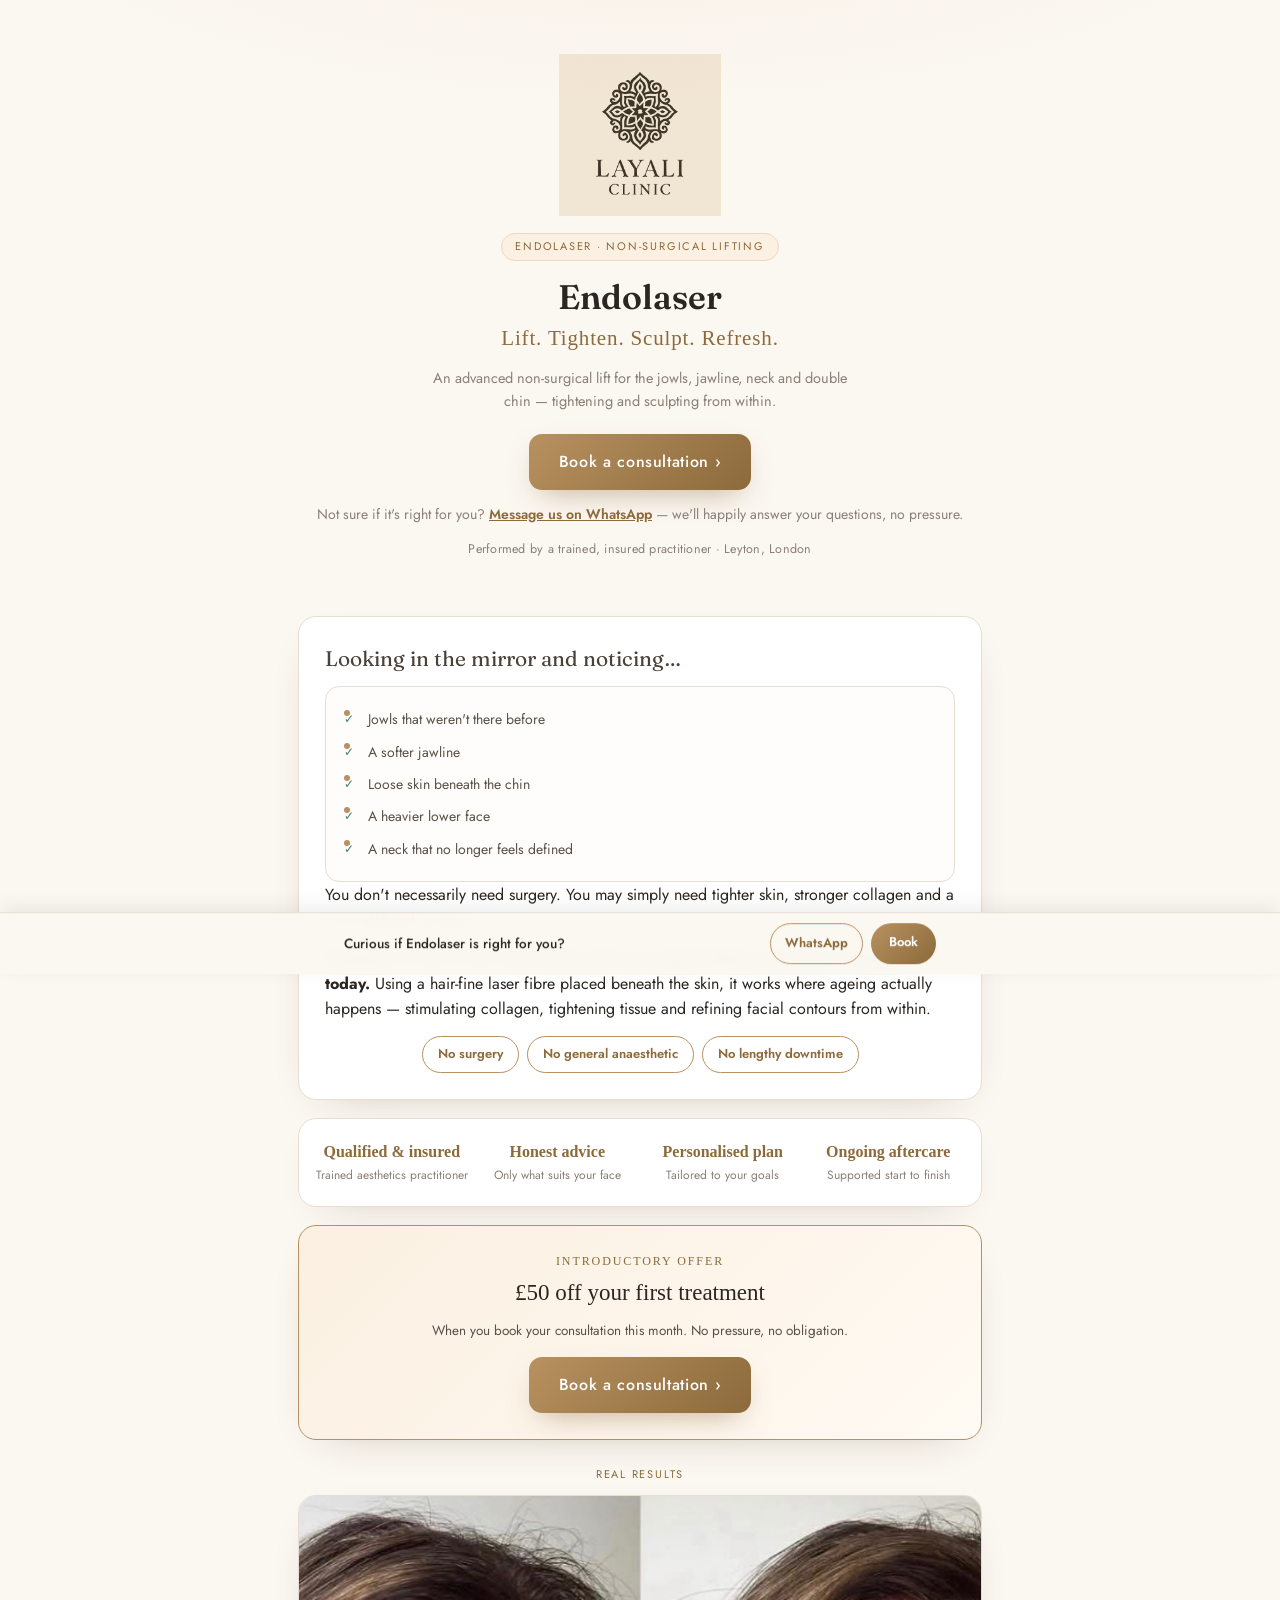
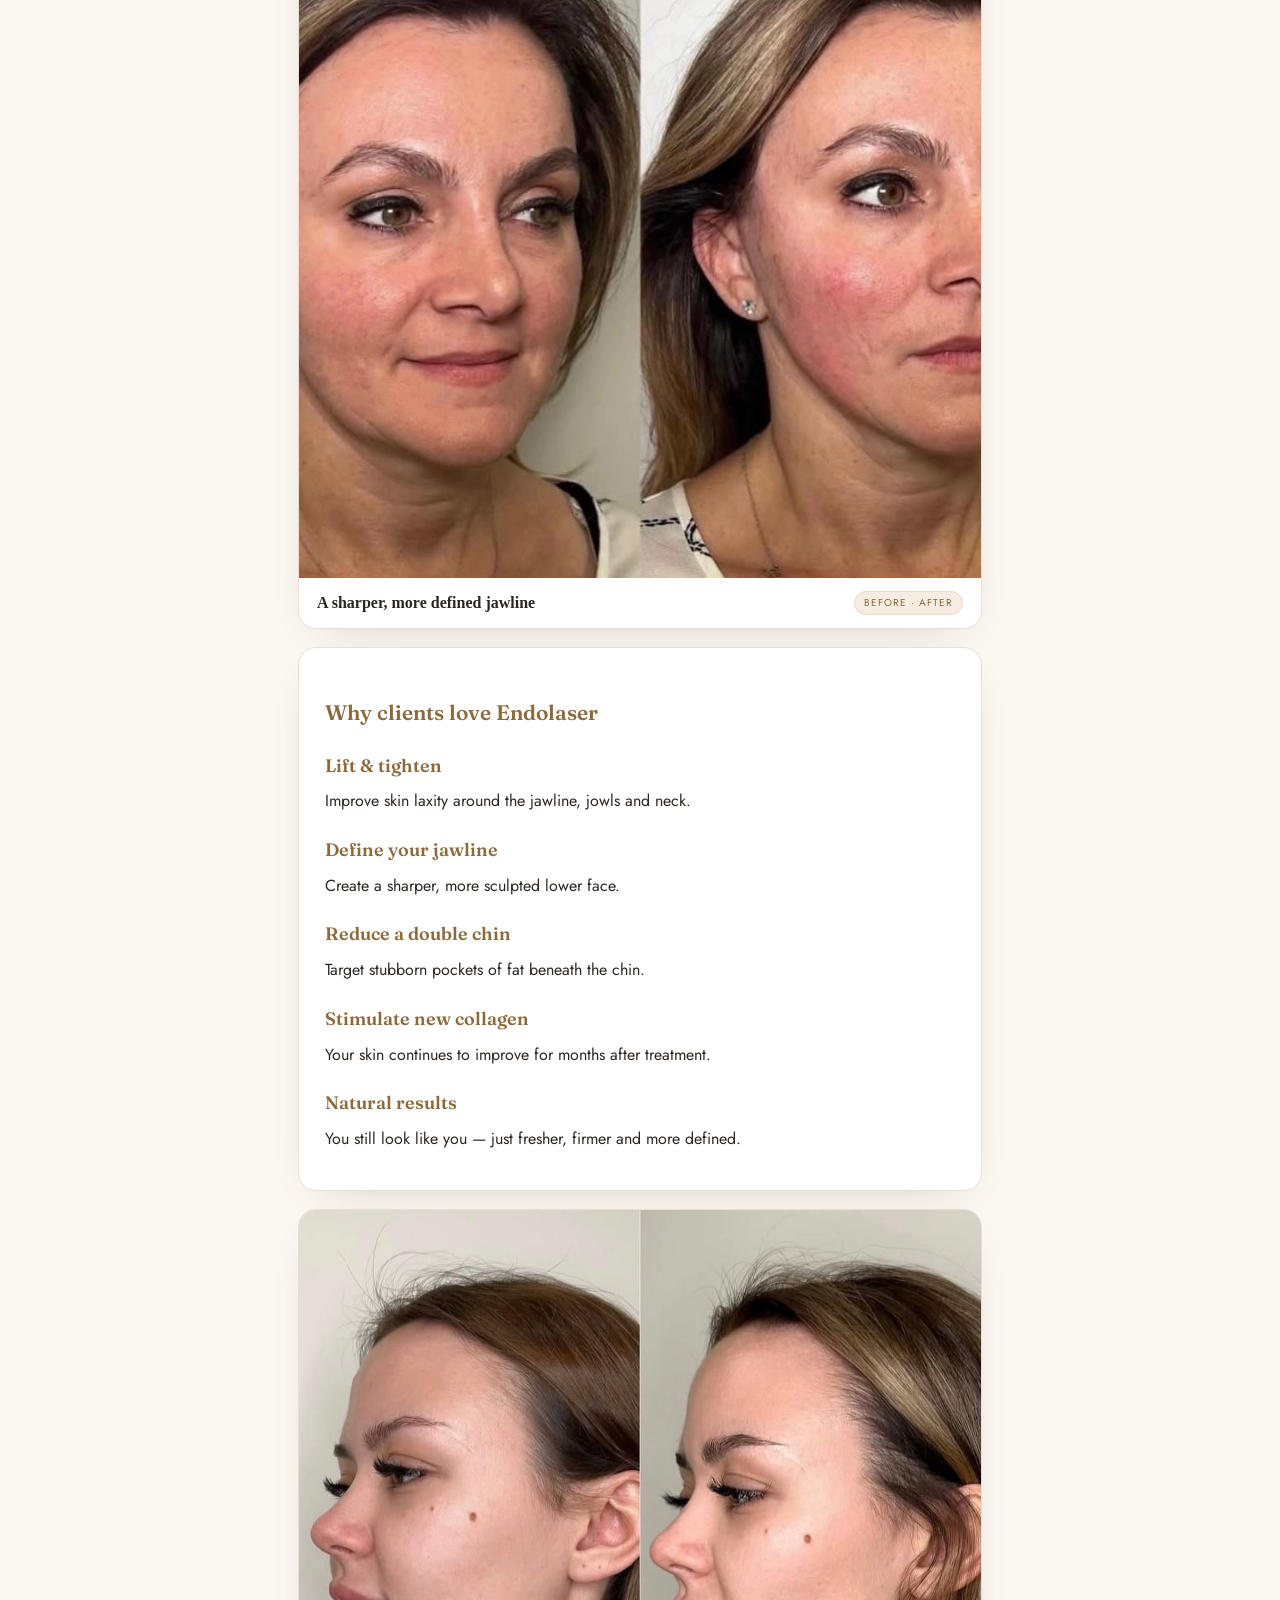
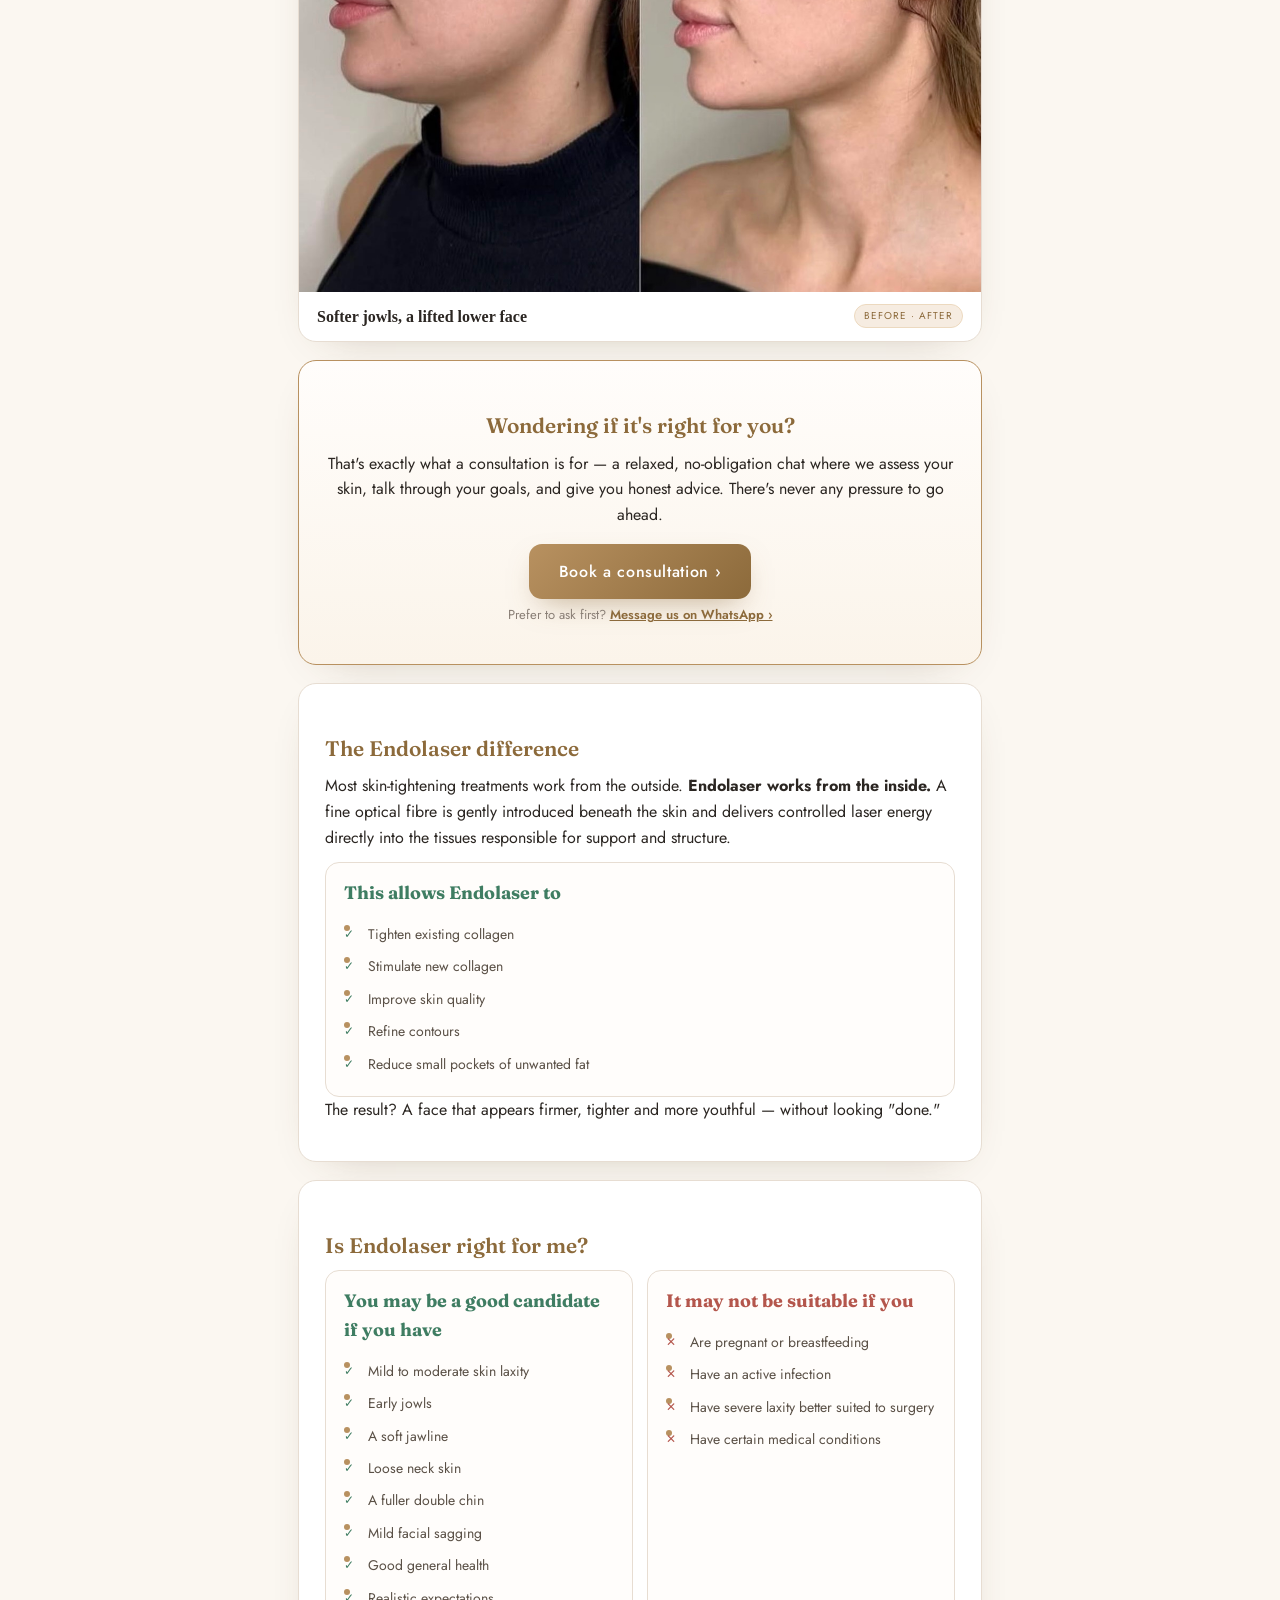
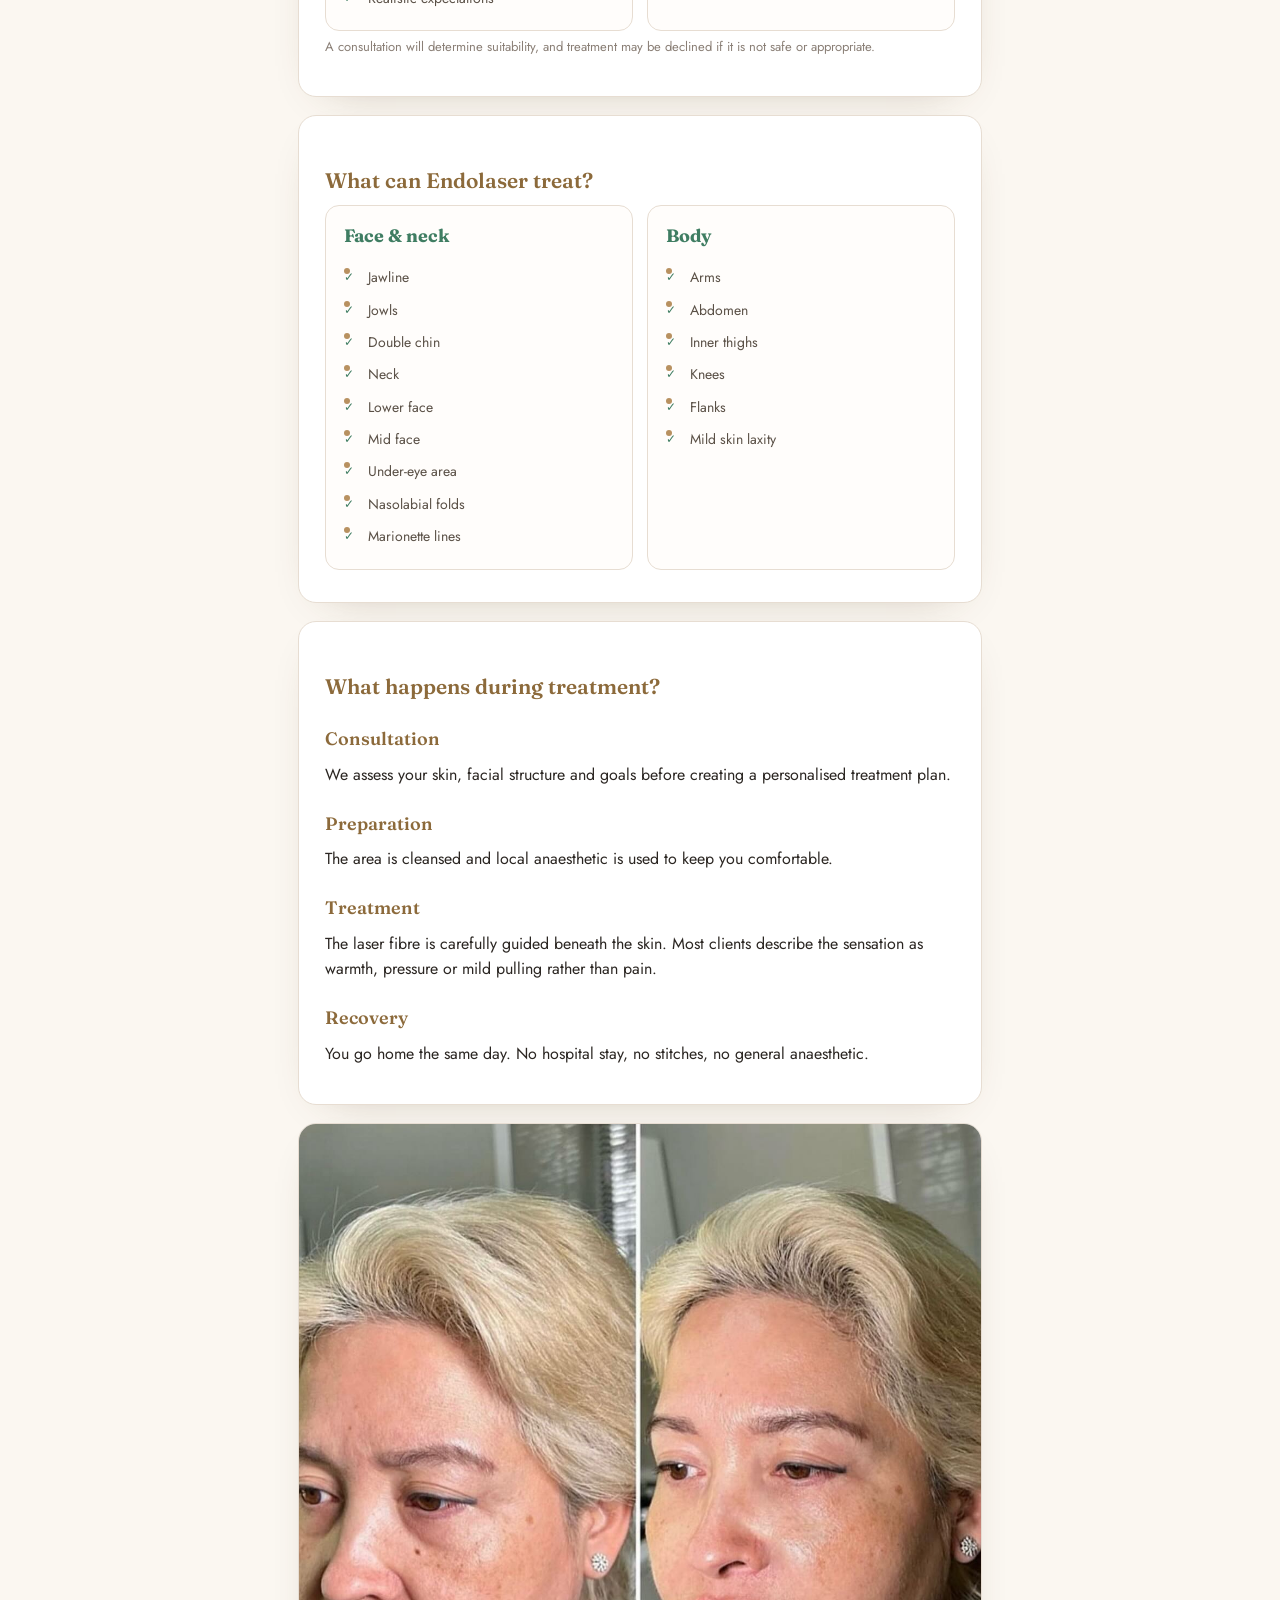
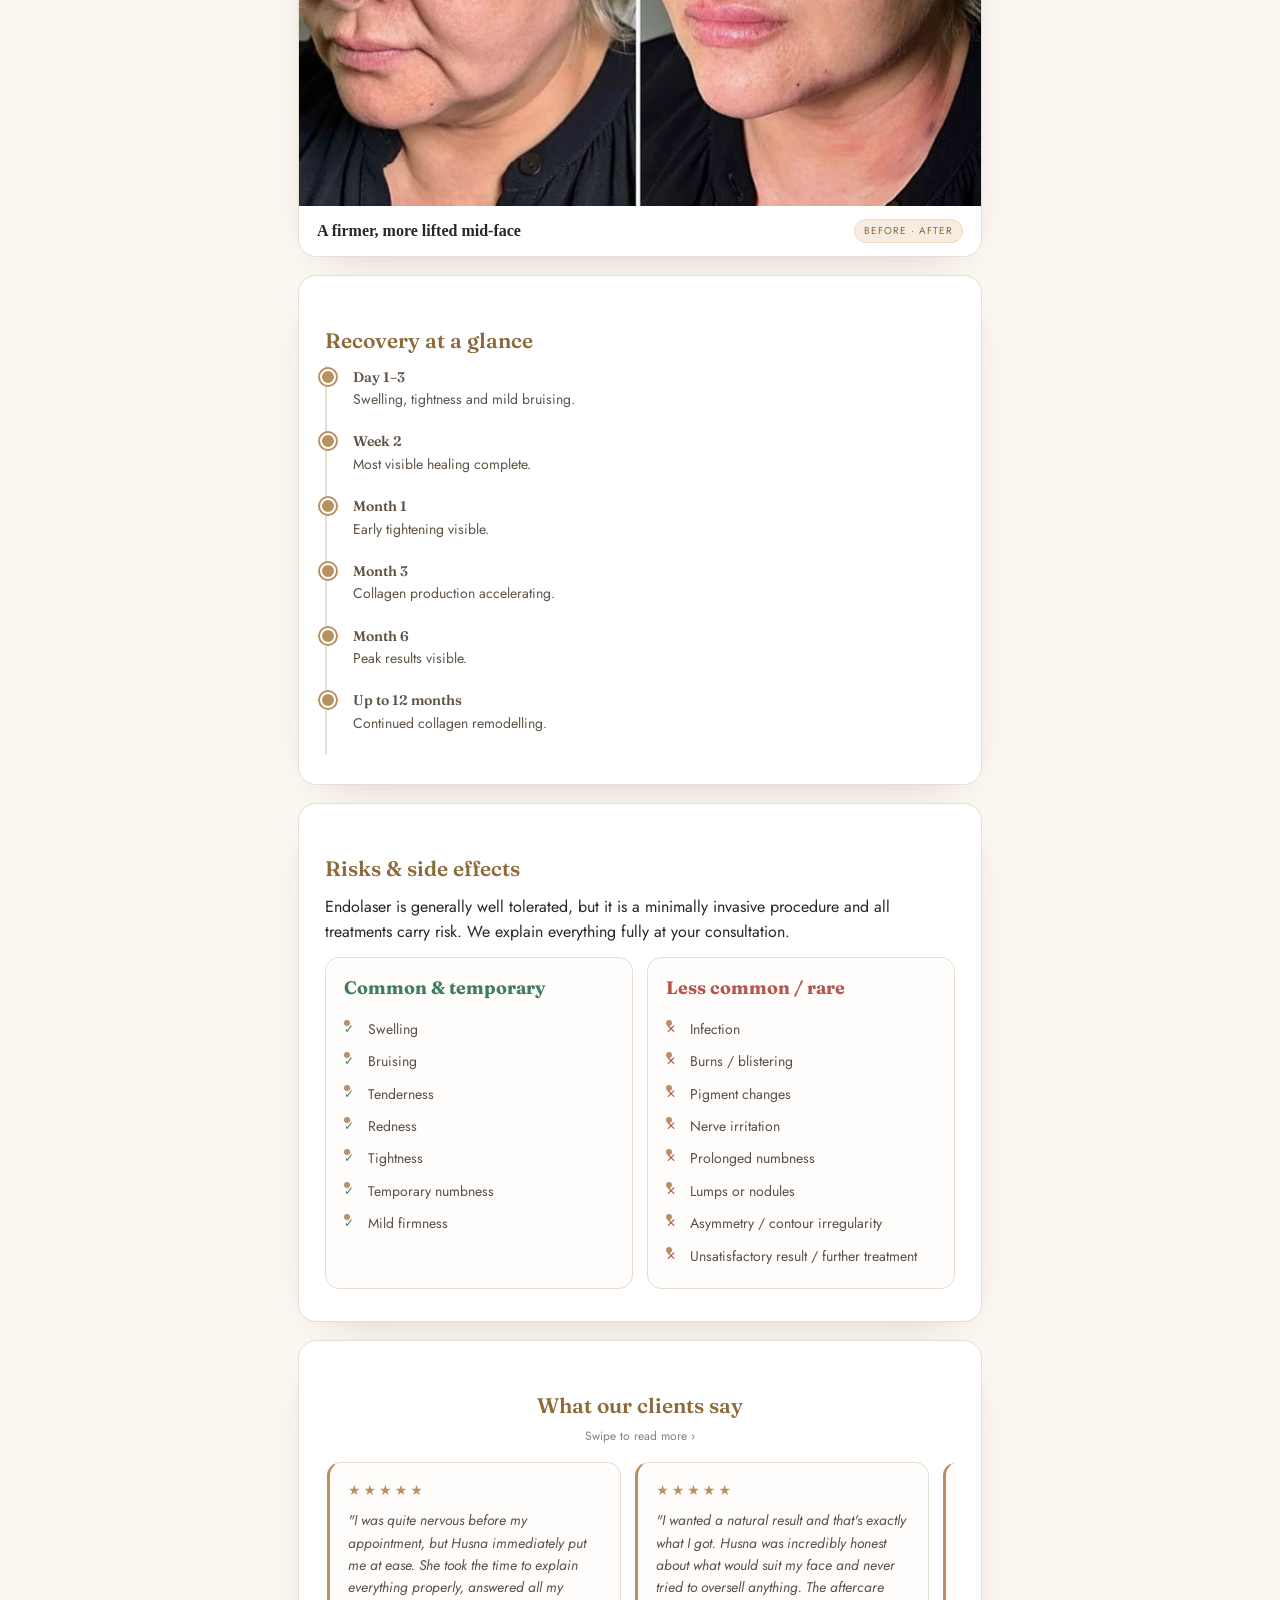
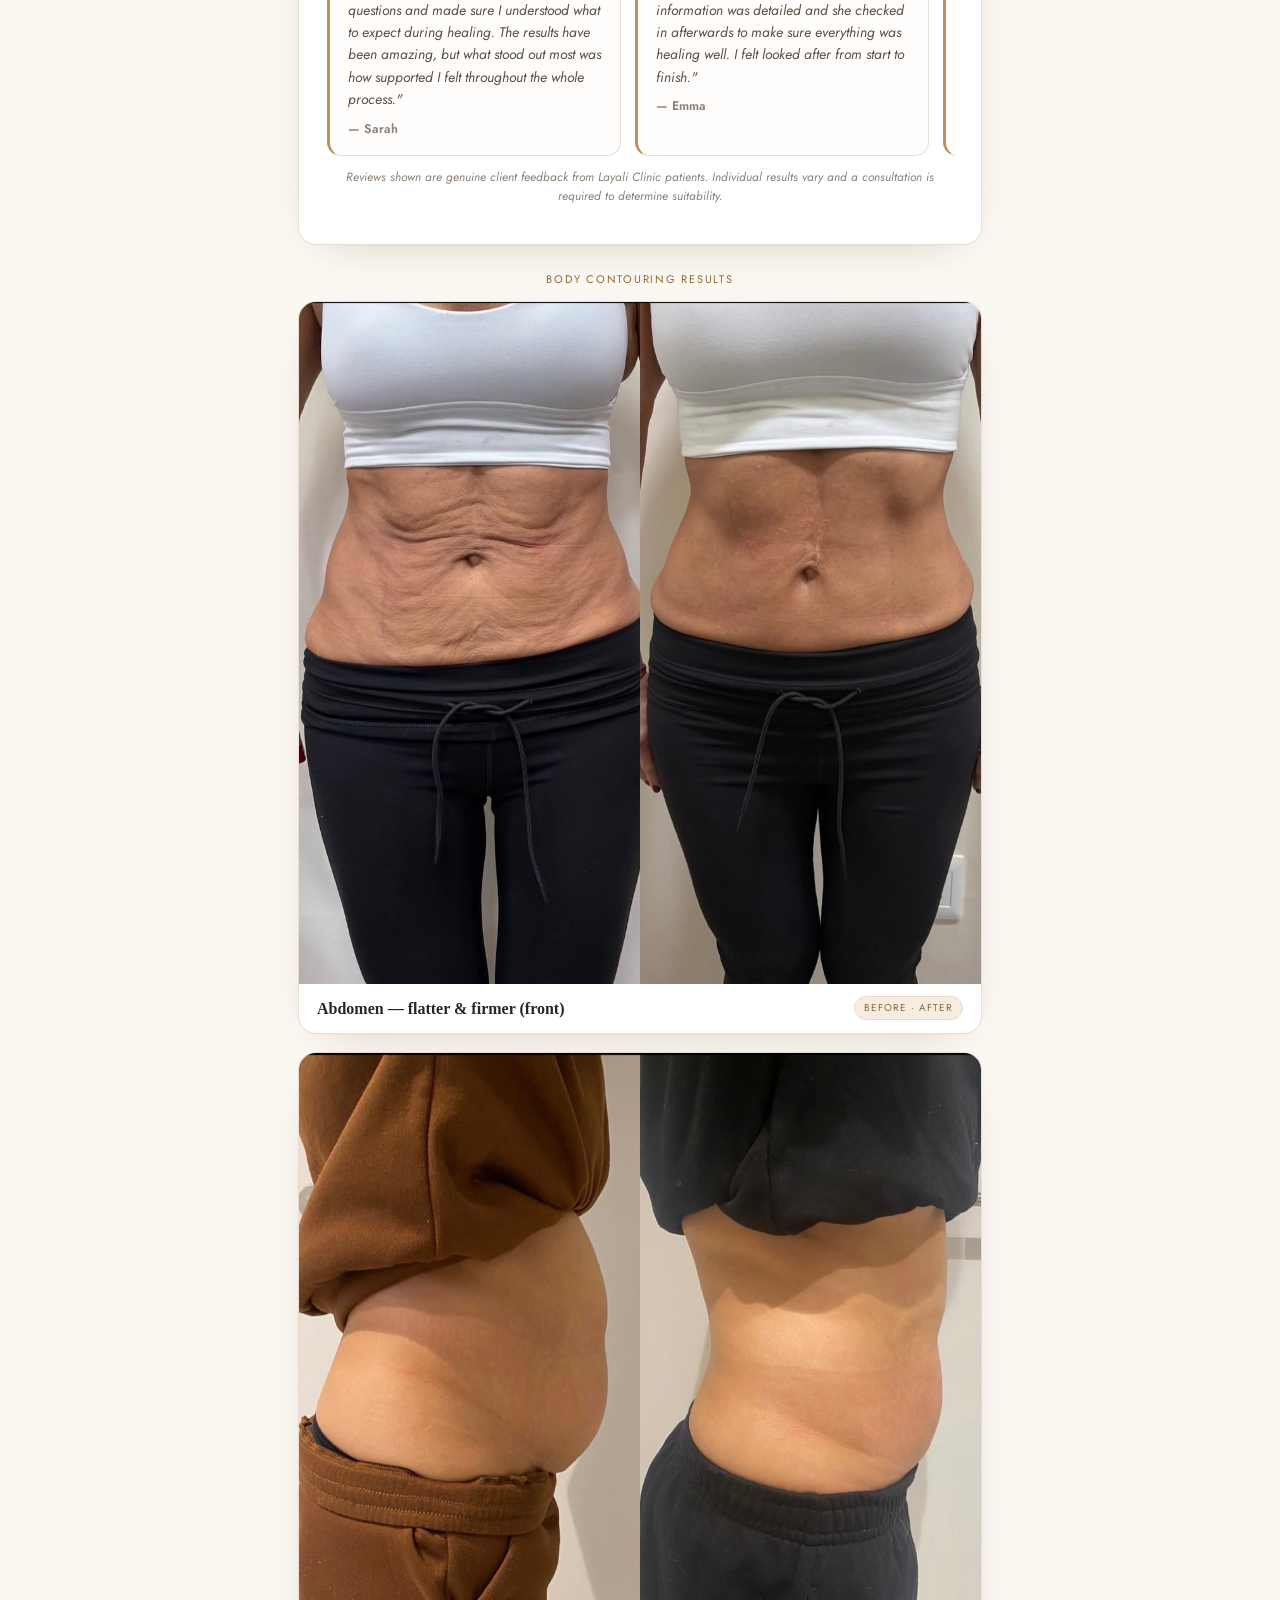
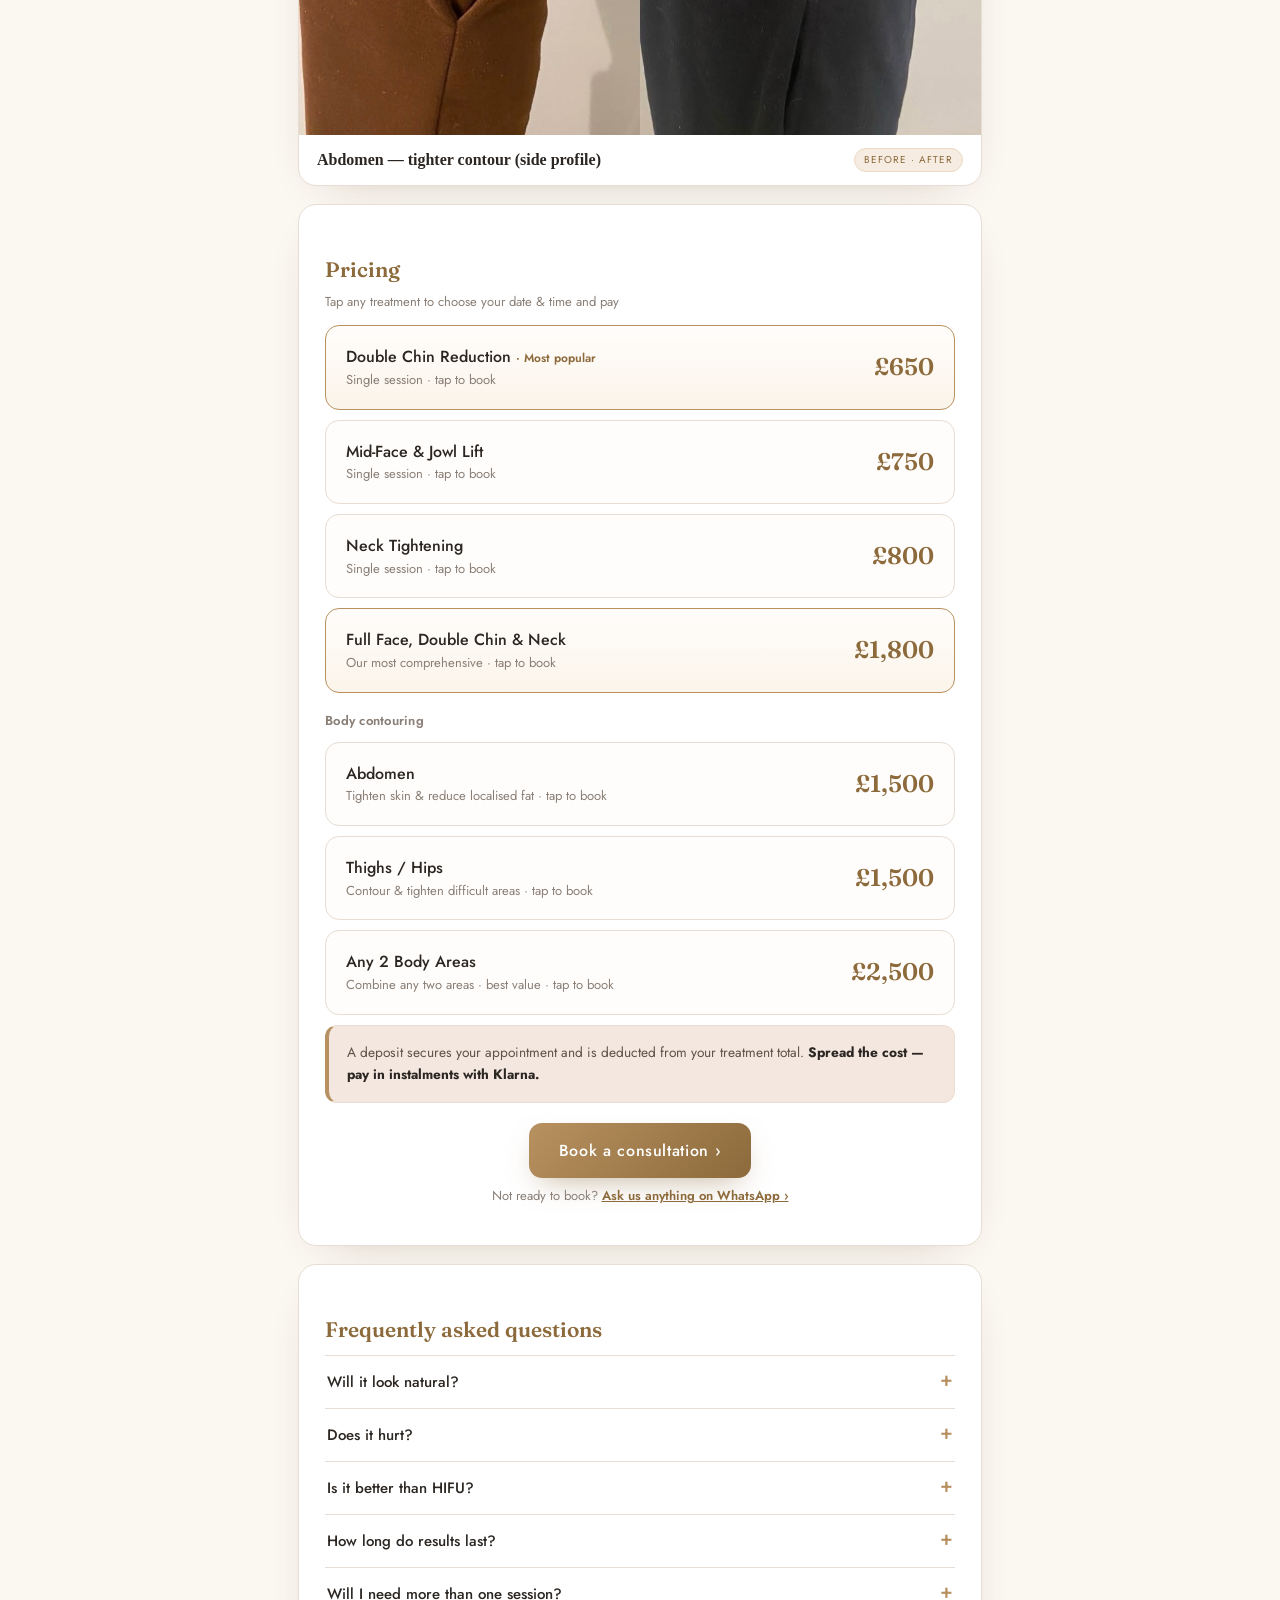
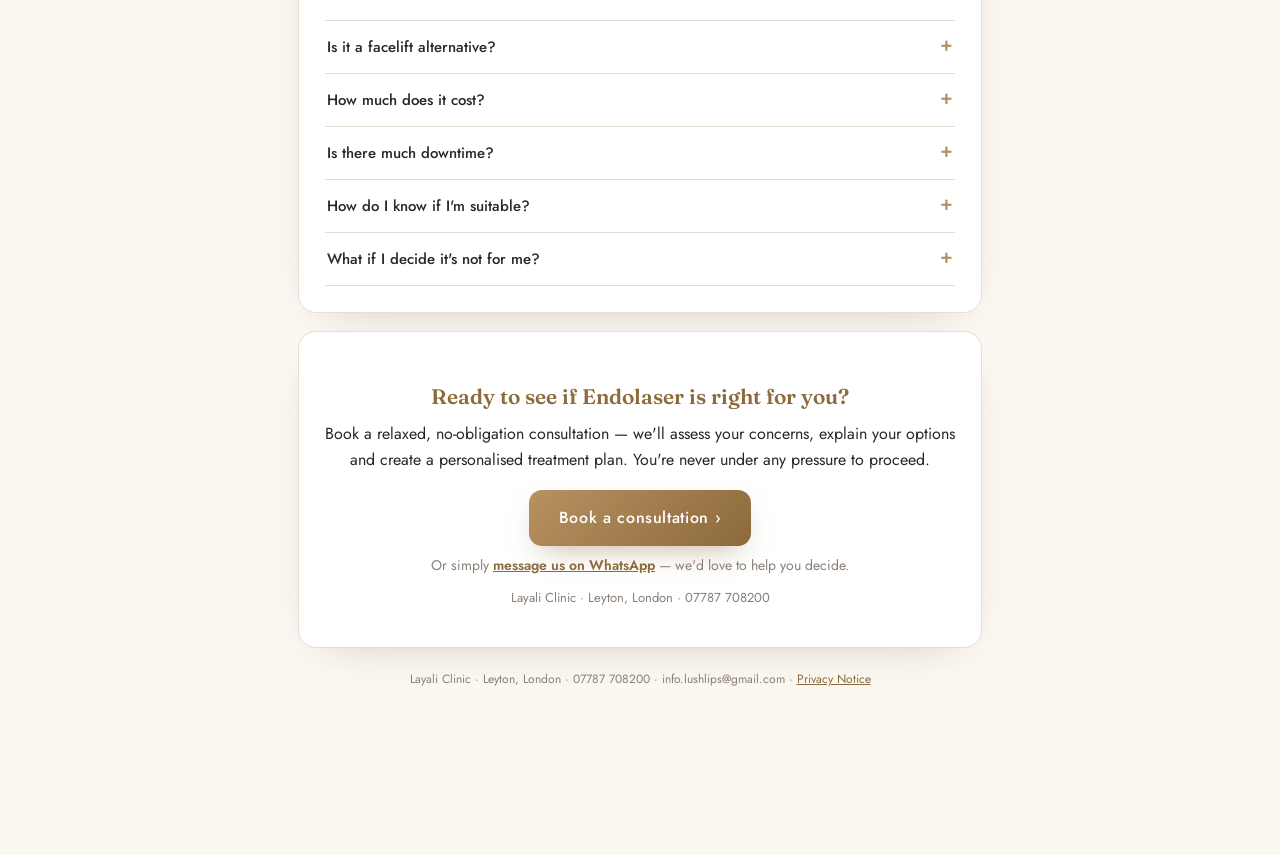
==== commit 25f78ce4: "Revert to gold/cream look; Fraunces display font; collapsible consent sections" ====
--- a/1-treatment-guide.html
+++ b/1-treatment-guide.html
@@ -3,7 +3,7 @@
 <meta charset="UTF-8"><meta name="viewport" content="width=device-width,initial-scale=1">
 <title>Endolaser — Lift, Tighten &amp; Sculpt Without Surgery | Layali Clinic</title>
 <link rel="preconnect" href="https://fonts.googleapis.com"><link rel="preconnect" href="https://fonts.gstatic.com" crossorigin>
-<link href="https://fonts.googleapis.com/css2?family=Cormorant+Garamond:wght@500;600;700&family=Jost:wght@300;400;500;600&display=swap" rel="stylesheet">
+<link href="https://fonts.googleapis.com/css2?family=Fraunces:opsz,wght@9..144,400..700&family=Jost:wght@300;400;500;600&display=swap" rel="stylesheet">
 <link rel="stylesheet" href="styles.css">
 <meta property="og:type" content="article">
 <meta property="og:site_name" content="Layali Clinic">
@@ -37,10 +37,10 @@
 n.push=n;n.loaded=!0;n.version='2.0';n.queue=[];t=b.createElement(e);t.async=!0;
 t.src=v;s=b.getElementsByTagName(e)[0];s.parentNode.insertBefore(t,s)}(window,document,
 'script','https://connect.facebook.net/en_US/fbevents.js');
-fbq('init','310080718260596');
+fbq('init','1923468402390498');
 fbq('track','PageView');
 </script>
-<noscript><img height="1" width="1" style="display:none" src="https://www.facebook.com/tr?id=310080718260596&ev=PageView&noscript=1"/></noscript>
+<noscript><img height="1" width="1" style="display:none" src="https://www.facebook.com/tr?id=1923468402390498&ev=PageView&noscript=1"/></noscript>
 <!-- End Meta Pixel Code -->
 </head><body>
 <div id="scrollbar"></div>
--- a/styles.css
+++ b/styles.css
@@ -1,6 +1,7 @@
 /* ============================================================
    LAYALI CLINIC — shared design system for all treatment packs
    Edit colours here once; every guide & form updates.
+   Display font: Fraunces (serif) · Body font: Jost (sans)
    ============================================================ */
 :root{
   --ink:#2b2622; --muted:#8a7f76; --line:#e7ddd2;
@@ -8,7 +9,6 @@
   --blush:#f3e7df; --ok:#3f7d62; --err:#b4564c; --soft:#f6ece1;
 }
 *{box-sizing:border-box}
-html{scroll-behavior:smooth}
 html,body{margin:0}
 body{
   font-family:'Jost',system-ui,-apple-system,sans-serif; color:var(--ink);
@@ -23,27 +23,29 @@
 header.hero{text-align:center;padding:54px 18px 26px}
 .crest{width:62px;height:62px;margin:0 auto 14px;border-radius:50%;border:1.5px solid var(--gold);
   display:flex;align-items:center;justify-content:center;color:var(--gold-deep);
-  font-family:'Cormorant Garamond',serif;font-size:30px;font-weight:700;
+  font-family:'Fraunces',serif;font-size:30px;font-weight:600;
   background:linear-gradient(160deg,#fff,#f7eee3);box-shadow:0 6px 24px rgba(184,145,96,.18)}
 .logo{display:block;margin:0 auto 16px;width:162px;height:auto;mix-blend-mode:multiply}
-.brand{font-family:'Cormorant Garamond',serif;letter-spacing:.18em;text-transform:uppercase;
+.brand{font-family:'Fraunces',serif;letter-spacing:.18em;text-transform:uppercase;
   font-size:15px;color:var(--gold-deep);margin:0 0 6px}
 .kicker{display:inline-block;font-size:11px;letter-spacing:.16em;text-transform:uppercase;
   color:var(--gold-deep);background:#fbf0e1;border:1px solid #ecd9bf;border-radius:20px;padding:4px 13px;margin-bottom:14px}
-h1{font-family:'Cormorant Garamond',serif;font-weight:700;font-size:34px;margin:.1em 0 .15em;line-height:1.15}
+h1{font-family:'Fraunces',serif;font-weight:600;font-size:34px;margin:.1em 0 .15em;line-height:1.15}
 .sub{color:var(--muted);font-size:14.5px;max-width:48ch;margin:6px auto 0}
 
 /* ---------- Cards & sections ---------- */
-.card{background:var(--card);border:1px solid var(--line);border-radius:18px;padding:26px 24px;margin:20px 0;
-  box-shadow:0 10px 40px -28px rgba(80,60,30,.4)}
-.sec-h{display:flex;align-items:center;gap:12px;margin:0 0 4px}
-.sec-n{font-family:'Cormorant Garamond',serif;color:var(--gold);font-size:22px;font-weight:700;min-width:26px}
-.sec-t{font-family:'Cormorant Garamond',serif;font-size:23px;font-weight:600;margin:0}
-.sec-d{color:var(--muted);font-size:13.5px;margin:2px 0 18px 38px}
+.card{background:var(--card);border:1px solid var(--line);border-radius:18px;padding:26px 26px;margin:18px 0;
+  box-shadow:0 14px 44px -30px rgba(80,60,30,.42);scroll-margin-top:20px}
+.sec-h{display:flex;align-items:center;gap:11px;margin:0 0 15px;padding:0 0 12px;border-bottom:1px solid var(--line)}
+.sec-h::before{content:'';flex:none;width:4px;height:22px;border-radius:2px;background:linear-gradient(var(--gold),var(--gold-deep))}
+.sec-h:has(.sec-n)::before{display:none}
+.sec-n{font-family:'Fraunces',serif;color:var(--gold);font-size:22px;font-weight:600;min-width:24px}
+.sec-t{font-family:'Fraunces',serif;font-size:24px;font-weight:600;margin:0;line-height:1.15;letter-spacing:.005em}
+.sec-d{color:var(--muted);font-size:13.5px;font-style:italic;margin:-7px 0 16px}
 
 /* ---------- Guide prose ---------- */
-.lead{font-family:'Cormorant Garamond',serif;font-size:21px;line-height:1.5;color:#4a4138;margin:0 0 6px}
-.prose h3{font-family:'Cormorant Garamond',serif;font-size:21px;font-weight:600;color:var(--gold-deep);margin:22px 0 8px}
+.lead{font-family:'Fraunces',serif;font-size:21px;line-height:1.5;color:#4a4138;margin:0 0 6px}
+.prose h3{font-family:'Fraunces',serif;font-size:21px;font-weight:600;color:var(--gold-deep);margin:22px 0 8px}
 .prose p{margin:0 0 12px}
 .prose ul{margin:0 0 14px;padding-left:0;list-style:none}
 .prose li{position:relative;padding:5px 0 5px 26px}
@@ -62,14 +64,14 @@
 .tl-item{position:relative;padding:0 0 20px 26px}
 .tl-item::before{content:'';position:absolute;left:-7px;top:3px;width:12px;height:12px;border-radius:50%;
   background:var(--gold);border:2px solid #fff;box-shadow:0 0 0 2px var(--gold)}
-.tl-when{font-family:'Cormorant Garamond',serif;font-size:18px;font-weight:600;color:var(--gold-deep);margin:0 0 2px}
+.tl-when{font-family:'Fraunces',serif;font-size:18px;font-weight:600;color:var(--gold-deep);margin:0 0 2px}
 .tl-item p{margin:0;color:#5f5347;font-size:14px}
 
 /* ---------- Do / Don't & checklists ---------- */
 .cols{display:grid;grid-template-columns:1fr 1fr;gap:14px;margin:6px 0}
 @media(max-width:560px){.cols{grid-template-columns:1fr}}
 .mini{border:1px solid var(--line);border-radius:14px;padding:16px 18px;background:#fffdfb}
-.mini h4{margin:0 0 10px;font-family:'Cormorant Garamond',serif;font-size:18px}
+.mini h4{margin:0 0 10px;font-family:'Fraunces',serif;font-size:18px}
 .mini.avoid h4{color:var(--err)} .mini.ok h4{color:var(--ok)}
 .mini ul{list-style:none;margin:0;padding:0}
 .mini li{position:relative;padding:5px 0 5px 24px;font-size:14px;color:#5a5046}
@@ -80,9 +82,9 @@
 .price-card{border:1px solid var(--line);border-radius:14px;padding:18px 20px;margin:10px 0;background:#fffdfb;
   display:flex;justify-content:space-between;align-items:center;gap:14px;
   text-decoration:none;color:inherit;cursor:pointer;transition:.15s}
-a.price-card:hover{border-color:var(--gold);background:#fffaf3;transform:translateY(-2px);box-shadow:0 16px 32px -18px rgba(140,106,59,.5)}
+a.price-card:hover{border-color:var(--gold);background:#fffaf3;transform:translateY(-1px)}
 .price-card .name{font-weight:500} .price-card .desc{color:var(--muted);font-size:13px}
-.price-card .amt{font-family:'Cormorant Garamond',serif;font-size:24px;font-weight:700;color:var(--gold-deep);white-space:nowrap}
+.price-card .amt{font-family:'Fraunces',serif;font-size:24px;font-weight:600;color:var(--gold-deep);white-space:nowrap}
 
 /* ---------- FAQ ---------- */
 .faq{border-top:1px solid var(--line)}
@@ -97,12 +99,12 @@
 .notice{background:var(--blush);border:1px solid #ecddd0;border-left:4px solid var(--gold);border-radius:12px;
   padding:16px 18px;margin:6px 0 16px;font-size:13.7px;color:#5f5347}
 .notice b{color:var(--ink)}
-.notice h4{font-family:'Cormorant Garamond',serif;font-size:18px;margin:0 0 6px;color:var(--gold-deep)}
+.notice h4{font-family:'Fraunces',serif;font-size:18px;margin:0 0 6px;color:var(--gold-deep)}
 .notice.warn{background:#fff4f3;border-color:#f3c9c4;border-left-color:var(--err);color:#8a3b33}
 
 /* ---------- Form fields ---------- */
-.f{margin:0 0 18px}
-label.q{display:block;font-weight:500;font-size:14.5px;margin:0 0 7px}
+.f{margin:0 0 20px}
+label.q{display:block;font-weight:500;font-size:15px;margin:0 0 9px;color:#3a332c}
 .req{color:var(--gold-deep)}
 .hint{color:var(--muted);font-size:12.5px;font-weight:400;margin-top:2px}
 input[type=text],input[type=email],input[type=tel],input[type=date],input[type=number],textarea,select{
@@ -113,11 +115,11 @@
 .row{display:grid;grid-template-columns:1fr 1fr;gap:12px}
 @media(max-width:520px){.row{grid-template-columns:1fr}}
 .opts{display:flex;flex-direction:column;gap:9px;margin-top:4px}
-.opt{display:flex;gap:11px;align-items:flex-start;padding:11px 13px;border:1px solid var(--line);border-radius:11px;
-  cursor:pointer;background:#fffdfb;font-size:14.5px;transition:.15s}
-.opt:hover{border-color:var(--gold)}
-.opt input{margin-top:3px;accent-color:var(--gold-deep);width:16px;height:16px;flex:none}
-.opt.checked{border-color:var(--gold);background:linear-gradient(0deg,#fbf4ea,#fffdfb)}
+.opt{display:flex;gap:11px;align-items:flex-start;padding:12px 14px;border:1px solid var(--line);border-radius:12px;
+  cursor:pointer;background:#fffdfb;font-size:14.5px;line-height:1.4;transition:border-color .18s,background .18s,box-shadow .18s}
+.opt:hover{border-color:var(--gold);background:#fffaf3}
+.opt input{margin-top:2px;accent-color:var(--gold-deep);width:17px;height:17px;flex:none}
+.opt.checked{border-color:var(--gold);background:linear-gradient(0deg,#fbf1e2,#fffdfb);box-shadow:0 4px 14px -8px rgba(184,145,96,.45)}
 .grid-opts{display:grid;grid-template-columns:1fr 1fr;gap:9px}
 @media(max-width:560px){.grid-opts{grid-template-columns:1fr}}
 .scale{display:flex;gap:7px;flex-wrap:wrap}
@@ -139,7 +141,7 @@
   color:#fff;padding:16px;border:none;border-radius:13px;cursor:pointer;
   background:linear-gradient(135deg,var(--gold) 0%,var(--gold-deep) 100%);
   box-shadow:0 12px 30px -10px rgba(140,106,59,.55);transition:transform .12s,filter .15s}
-.submit:hover{filter:brightness(1.04);transform:translateY(-1px)} .submit:active{transform:translateY(1px)}
+.submit:hover{filter:brightness(1.05)} .submit:active{transform:translateY(1px)}
 .submit:disabled{opacity:.6;cursor:wait}
 .btn-ghost{display:inline-block;text-decoration:none;font-weight:500;font-size:15px;color:var(--gold-deep);
   border:1px solid var(--gold);border-radius:12px;padding:13px 22px;background:#fffdfb;transition:.15s}
@@ -153,7 +155,7 @@
 .done .tick{width:74px;height:74px;border-radius:50%;margin:0 auto 18px;
   background:linear-gradient(135deg,#f7eee3,#efe0c8);color:var(--gold-deep);border:1px solid #e7d4ad;
   display:flex;align-items:center;justify-content:center;font-size:34px}
-.done h2{font-family:'Cormorant Garamond',serif;font-size:30px;margin:0 0 8px}
+.done h2{font-family:'Fraunces',serif;font-size:30px;margin:0 0 8px}
 .done p{color:var(--muted);max-width:42ch;margin:6px auto}
 
 /* ---------- Config warning ---------- */
@@ -166,9 +168,9 @@
   border-radius:16px;padding:18px 20px;margin:12px 0;text-decoration:none;color:inherit;transition:.15s;
   box-shadow:0 10px 40px -30px rgba(80,60,30,.4)}
 .stage:hover{border-color:var(--gold);transform:translateY(-1px)}
-.stage .num{font-family:'Cormorant Garamond',serif;font-size:26px;font-weight:700;color:var(--gold);min-width:34px}
+.stage .num{font-family:'Fraunces',serif;font-size:26px;font-weight:600;color:var(--gold);min-width:34px}
 .stage .body{flex:1}
-.stage .t{font-family:'Cormorant Garamond',serif;font-size:20px;font-weight:600;margin:0}
+.stage .t{font-family:'Fraunces',serif;font-size:20px;font-weight:600;margin:0}
 .stage .d{color:var(--muted);font-size:13px;margin:2px 0 0}
 .stage .when{font-size:11px;letter-spacing:.06em;text-transform:uppercase;color:var(--gold-deep);
   background:#f6ece1;border-radius:20px;padding:4px 11px;white-space:nowrap}
@@ -179,11 +181,9 @@
 /* ---------- Before/after gallery & video ---------- */
 .gallery{display:grid;grid-template-columns:1fr 1fr;gap:14px;margin:10px 0 6px}
 .ba{border:1px solid var(--line);border-radius:14px;overflow:hidden;background:#fff;box-shadow:0 10px 40px -30px rgba(80,60,30,.4)}
-.ba{transition:transform .3s ease,box-shadow .3s ease}
-.ba img{width:100%;display:block;transition:transform .5s ease}
-@media(hover:hover){.ba:hover{transform:translateY(-2px);box-shadow:0 18px 40px -22px rgba(80,60,30,.55)}.ba:hover img{transform:scale(1.05)}}
+.ba img{width:100%;display:block}
 .ba .cap{font-size:12.5px;color:var(--muted);padding:10px 13px;display:flex;justify-content:space-between;align-items:center;gap:8px}
-.ba .cap b{color:var(--ink);font-weight:500;font-family:'Cormorant Garamond',serif;font-size:14.5px}
+.ba .cap b{color:var(--ink);font-weight:500;font-family:'Fraunces',serif;font-size:14.5px}
 .tagba{font-size:10px;letter-spacing:.1em;text-transform:uppercase;color:var(--gold-deep);background:#f6ece1;
   border:1px solid #ecd9bf;border-radius:20px;padding:3px 9px;white-space:nowrap}
 .videos{display:grid;grid-template-columns:1fr 1fr;gap:14px;margin:10px 0}
@@ -194,7 +194,7 @@
 /* ---------- Comparison table ---------- */
 .compare{width:100%;border-collapse:collapse;font-size:13.3px;margin:10px 0 4px}
 .compare th,.compare td{border-bottom:1px solid var(--line);padding:11px 9px;text-align:left;vertical-align:top}
-.compare thead th{font-family:'Cormorant Garamond',serif;color:var(--gold-deep);font-size:15px;font-weight:600}
+.compare thead th{font-family:'Fraunces',serif;color:var(--gold-deep);font-size:15px;font-weight:600}
 .compare td:first-child{font-weight:500}
 .compare .hl td{background:#fbf4ea}
 
@@ -203,5 +203,17 @@
   font-size:16px;color:#fff;padding:15px 30px;border-radius:13px;
   background:linear-gradient(135deg,var(--gold) 0%,var(--gold-deep) 100%);
   box-shadow:0 12px 30px -12px rgba(140,106,59,.55);transition:transform .12s,filter .15s}
-.btn-gold:hover{filter:brightness(1.04);transform:translateY(-2px);box-shadow:0 18px 38px -12px rgba(140,106,59,.62)}
-.btn-gold:active{transform:translateY(0)}
+.btn-gold:hover{filter:brightness(1.05)}
+.btn-gold:active{transform:translateY(1px)}
+
+/* ---------- Collapsible sections (consent forms) ----------
+   Each section header becomes tappable; content hides until opened,
+   so the long consent reads as a short list. Added by collapsible.js
+   (which tags handled cards with .cx and the form with .collapse-ready). */
+.collapse-ready .card.cx > .sec-h{cursor:pointer;user-select:none}
+.collapse-ready .card.cx > .sec-h .chev{margin-left:auto;flex:none;color:var(--gold-deep);font-size:14px;
+  line-height:1;transition:transform .22s ease;opacity:.7}
+.collapse-ready .card.cx.collapsed > .sec-h{margin-bottom:0;padding-bottom:0;border-bottom:0}
+.collapse-ready .card.cx.collapsed > .sec-h .chev{transform:rotate(-90deg)}
+.collapse-ready .card.cx.collapsed{padding-top:22px;padding-bottom:22px}
+.collapse-ready .card.cx.collapsed > .card-body{display:none}
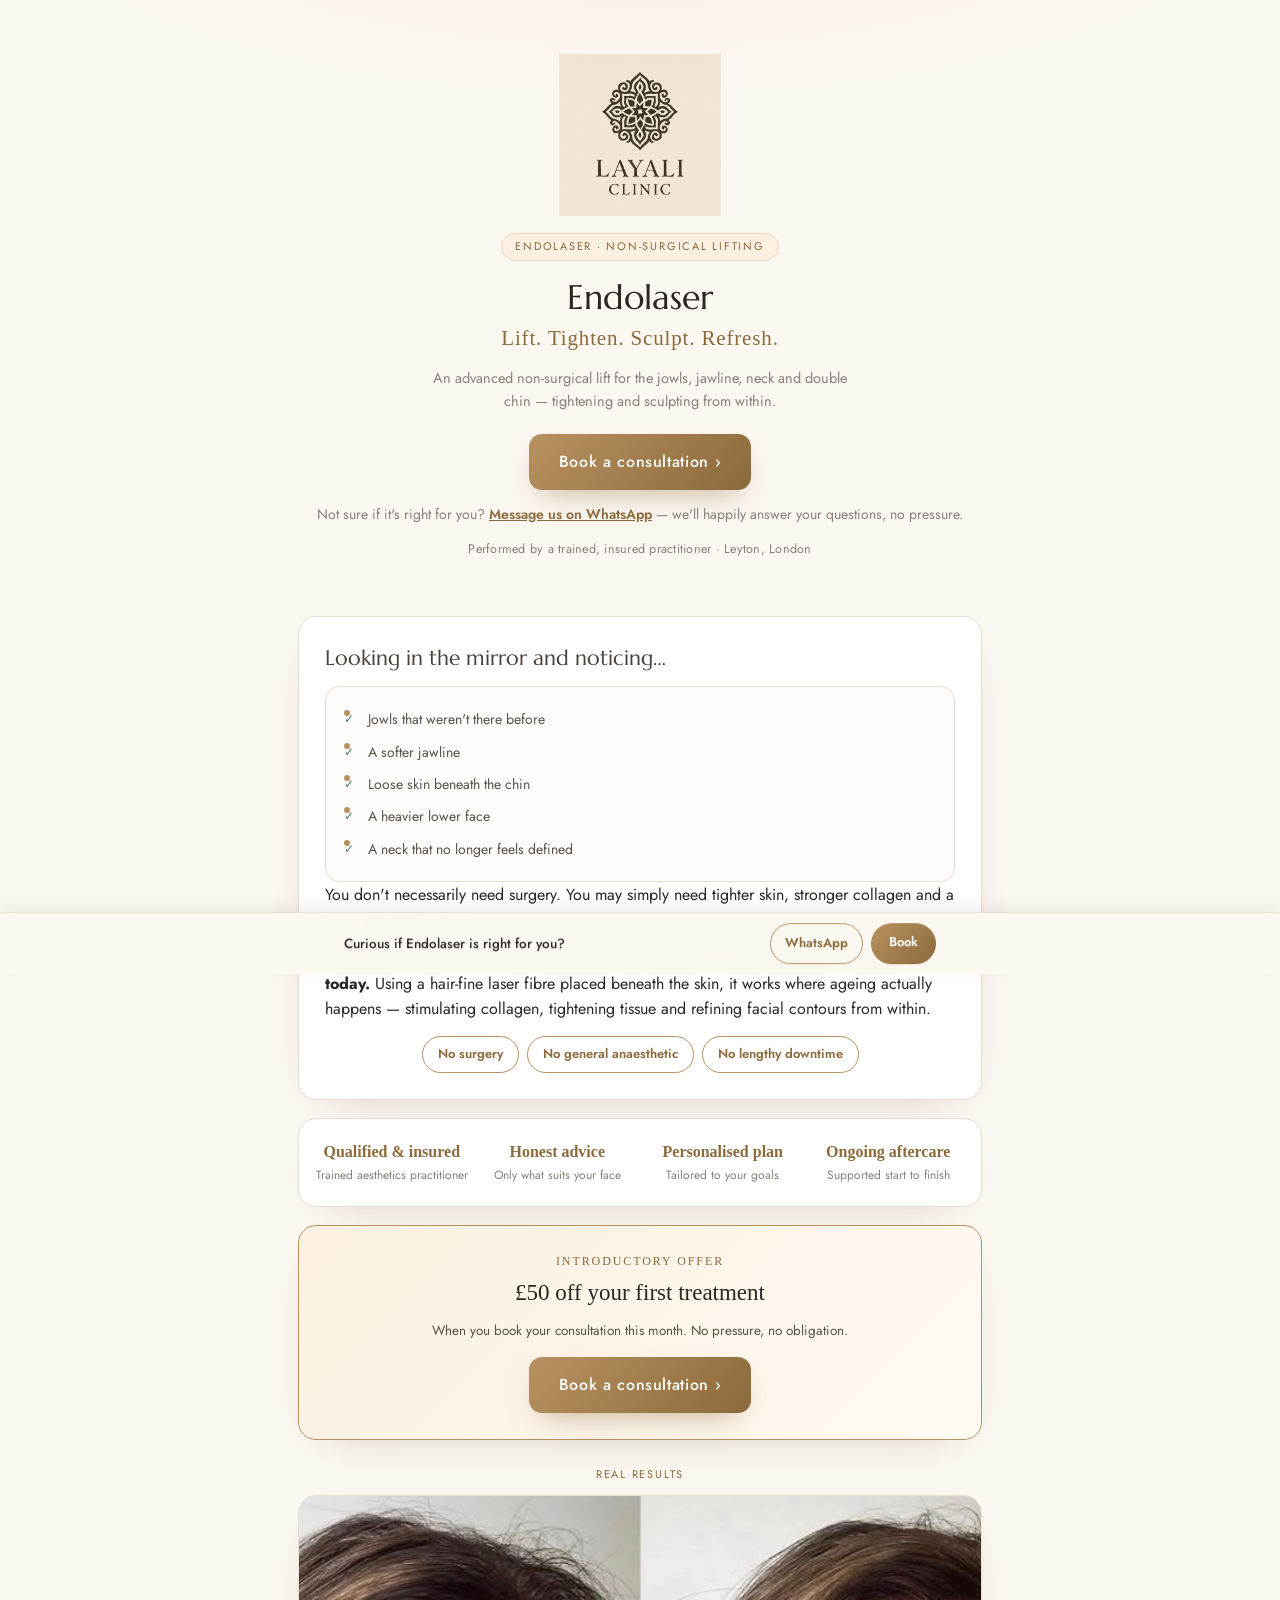
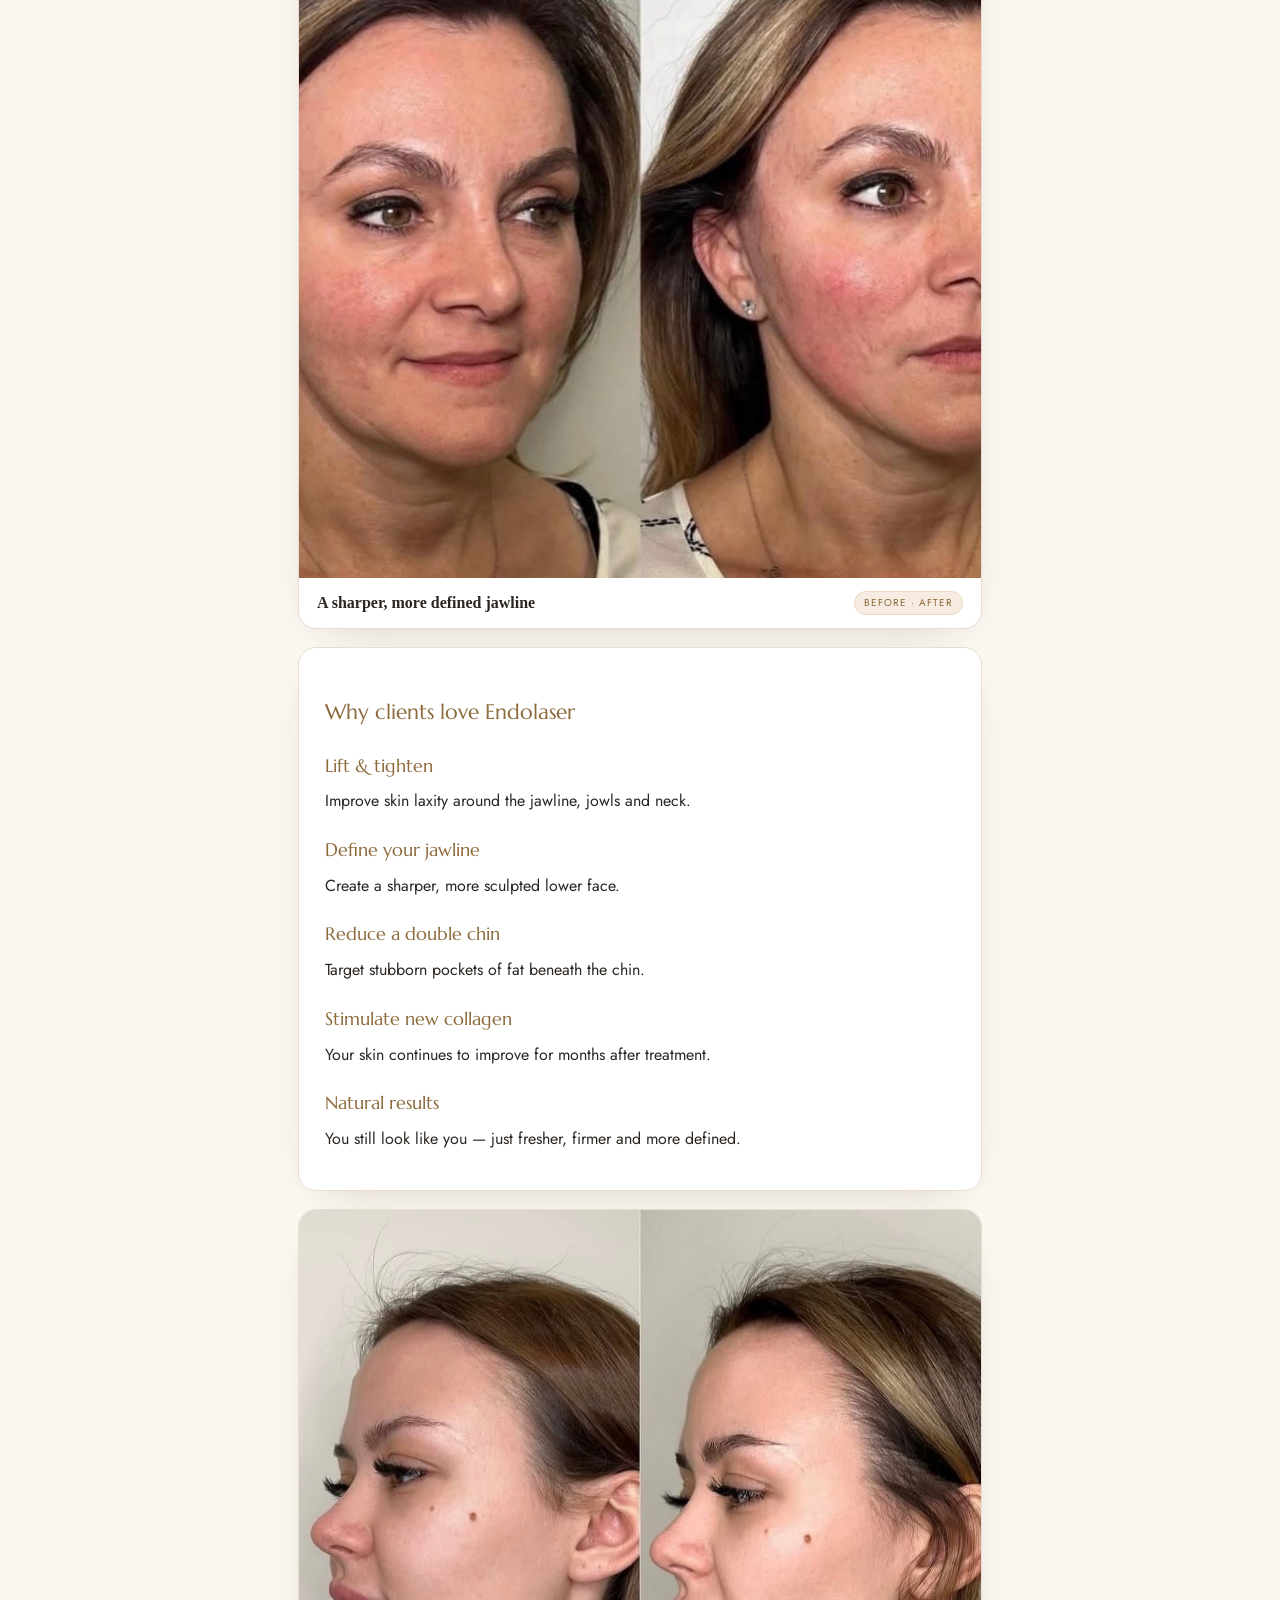
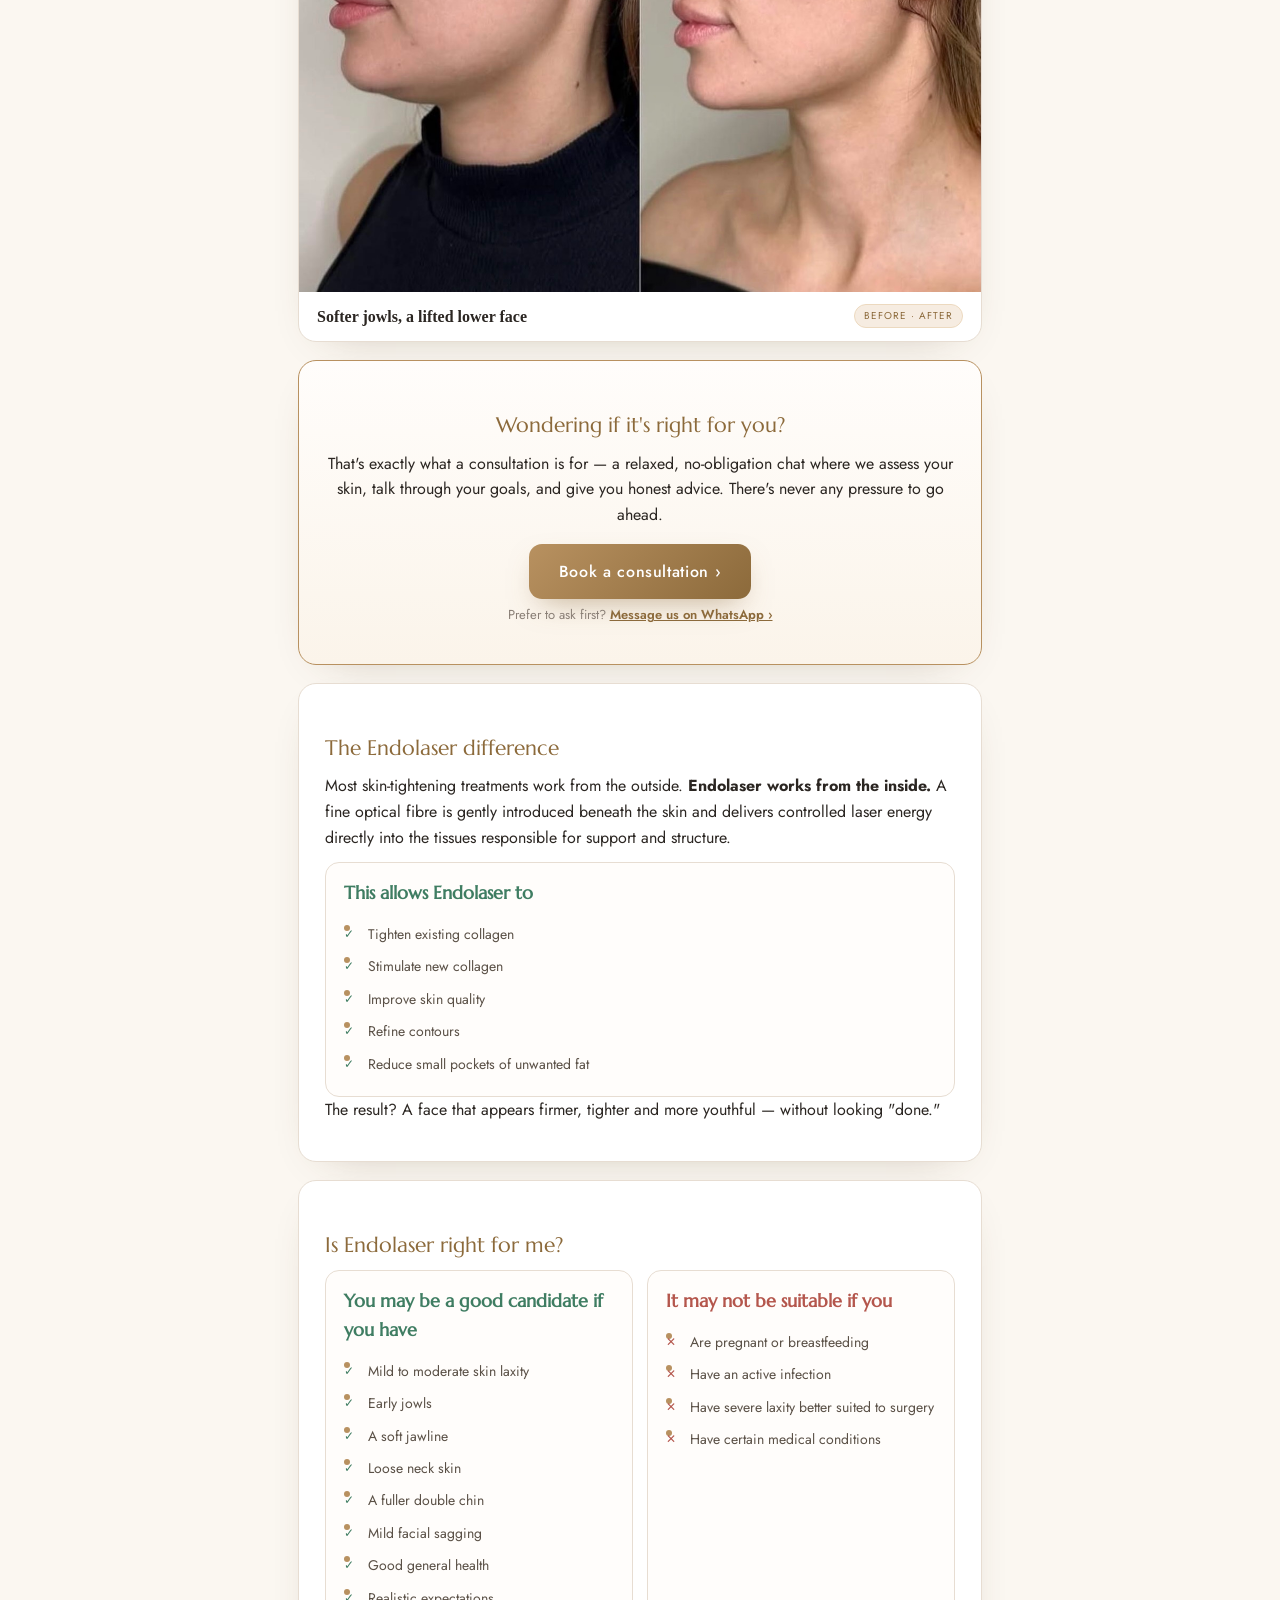
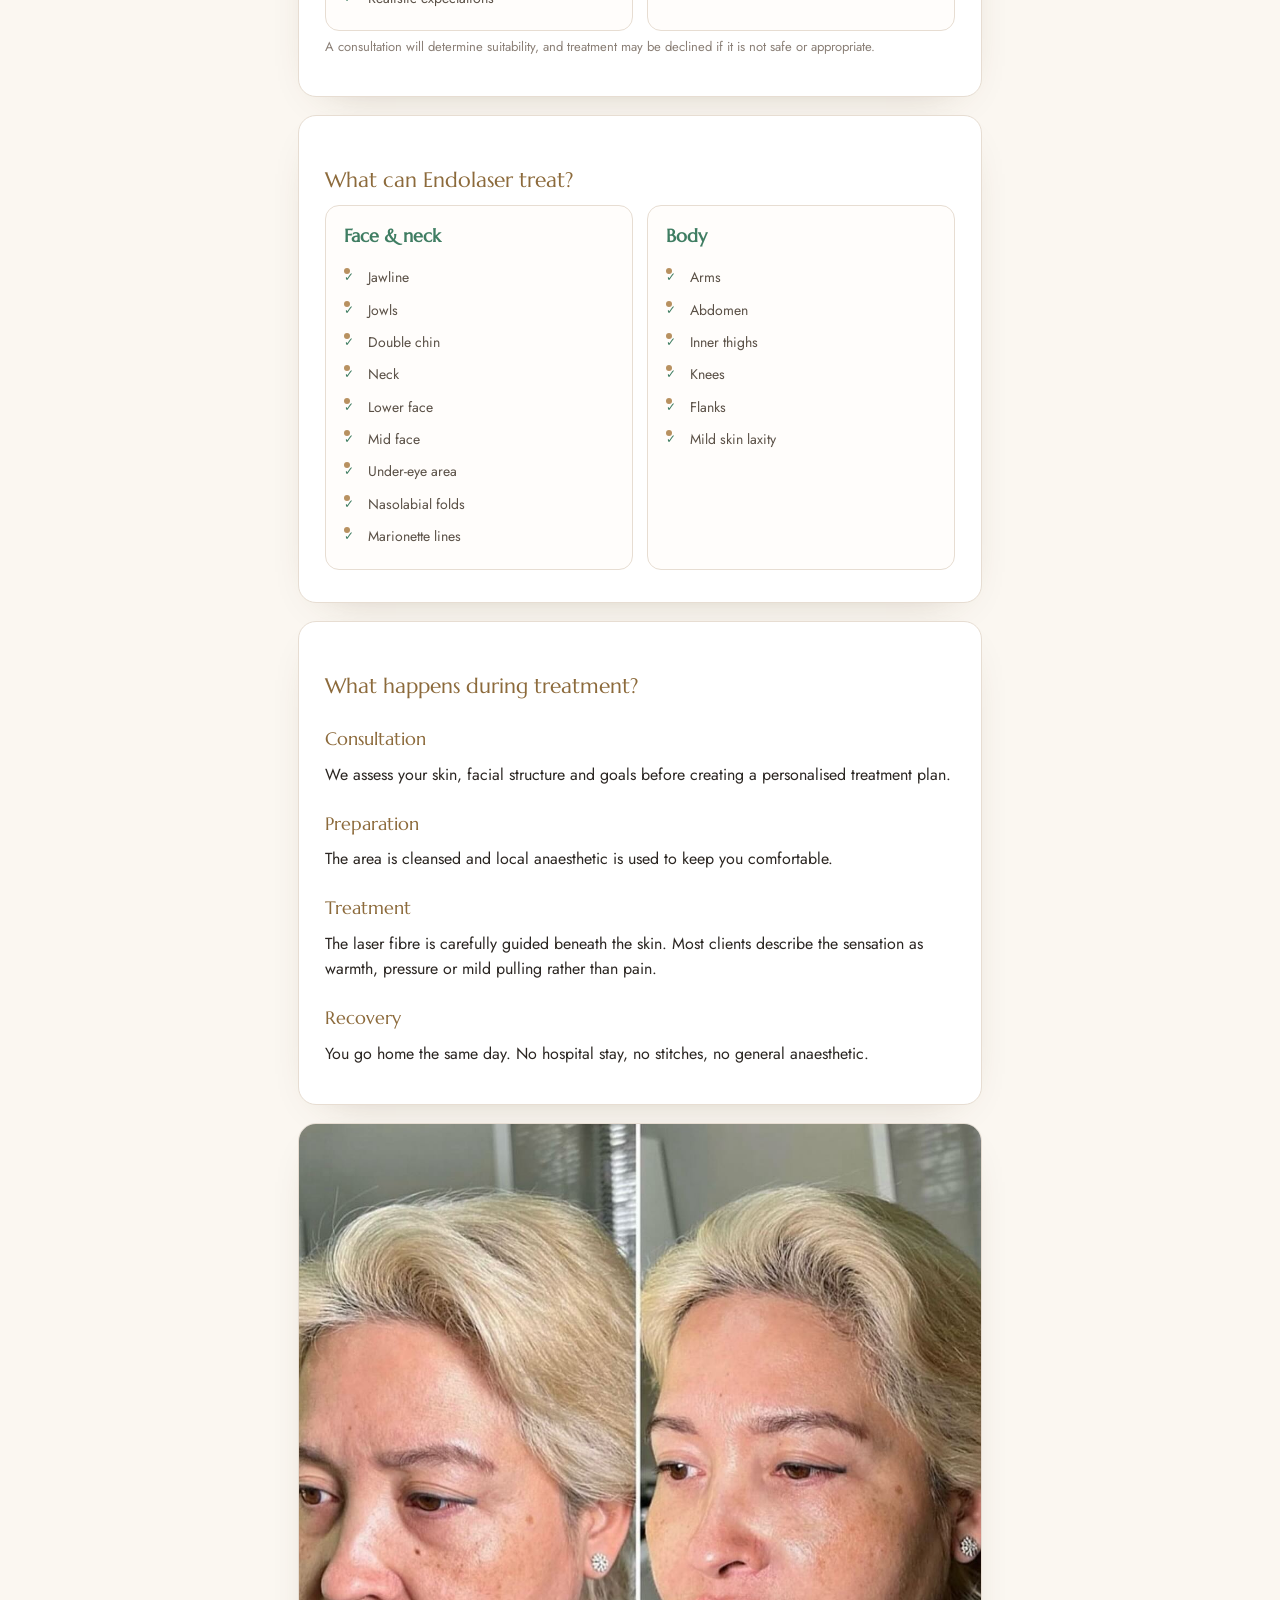
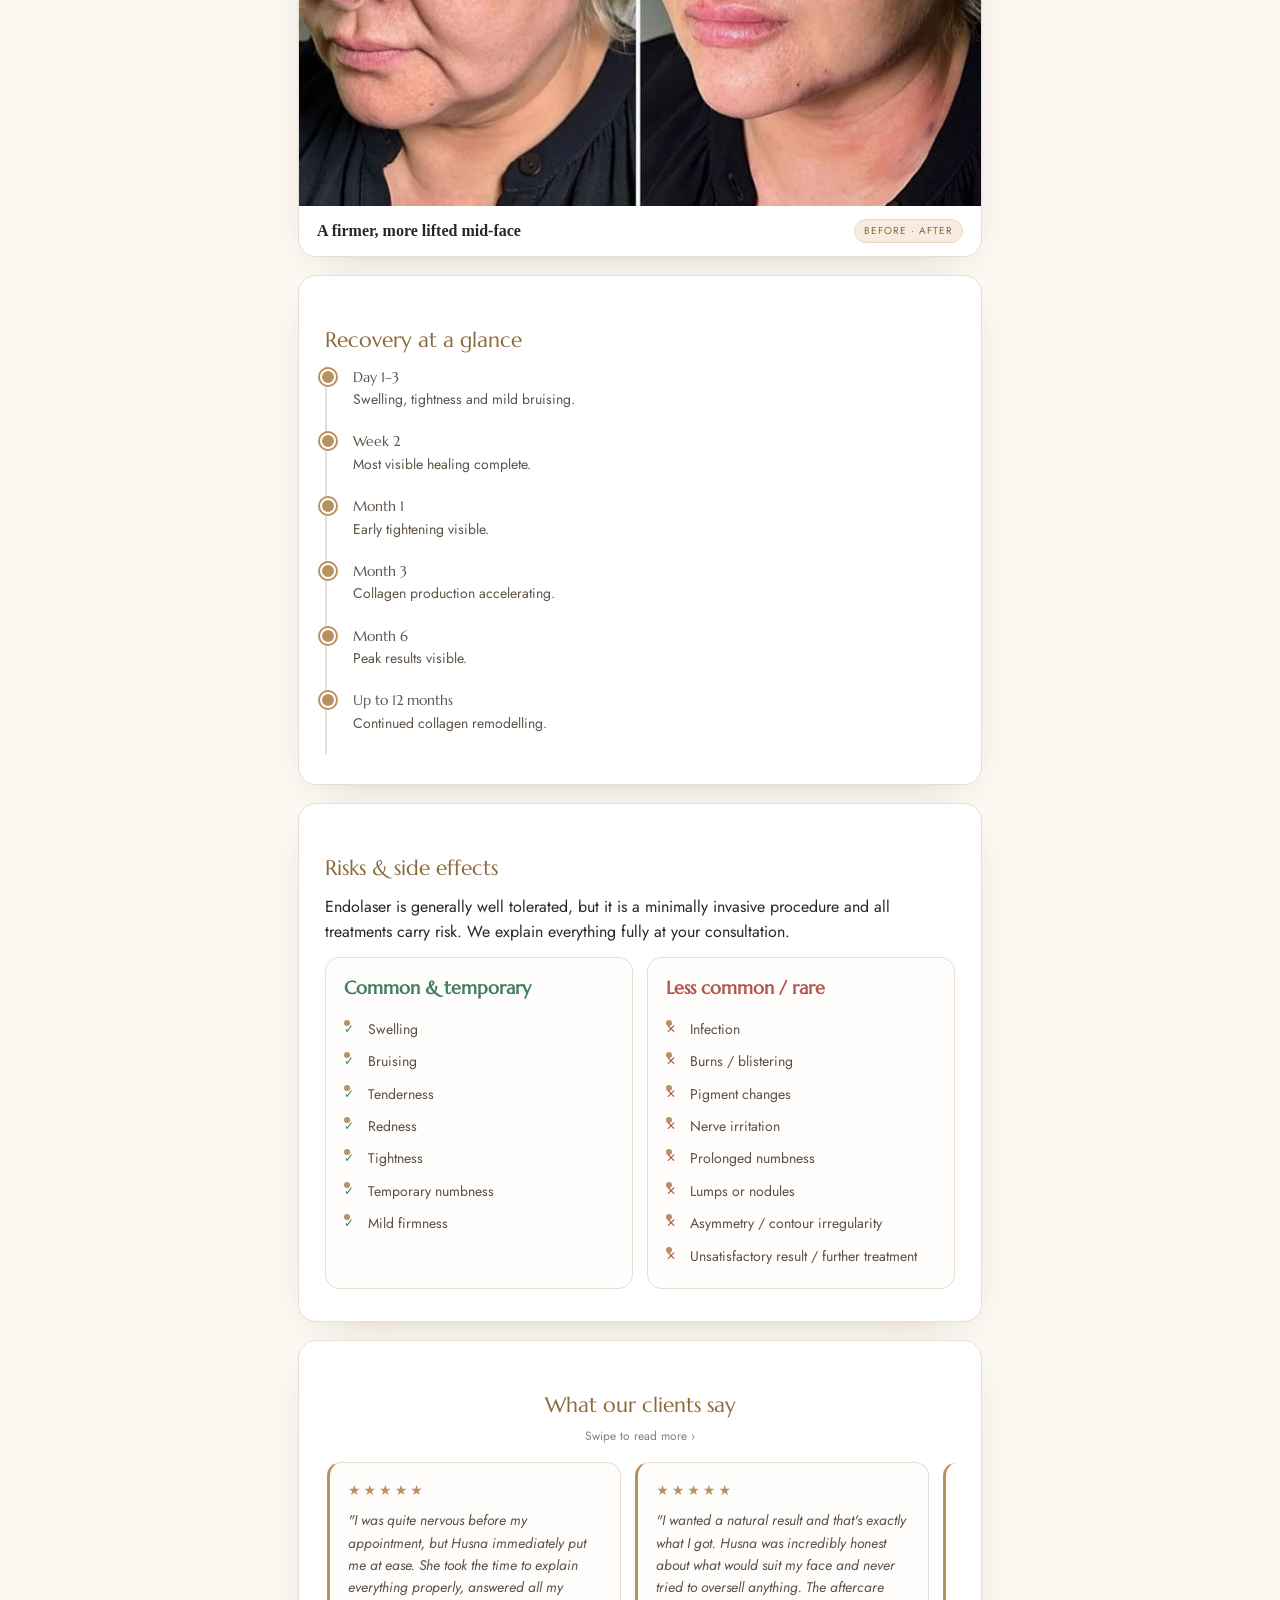
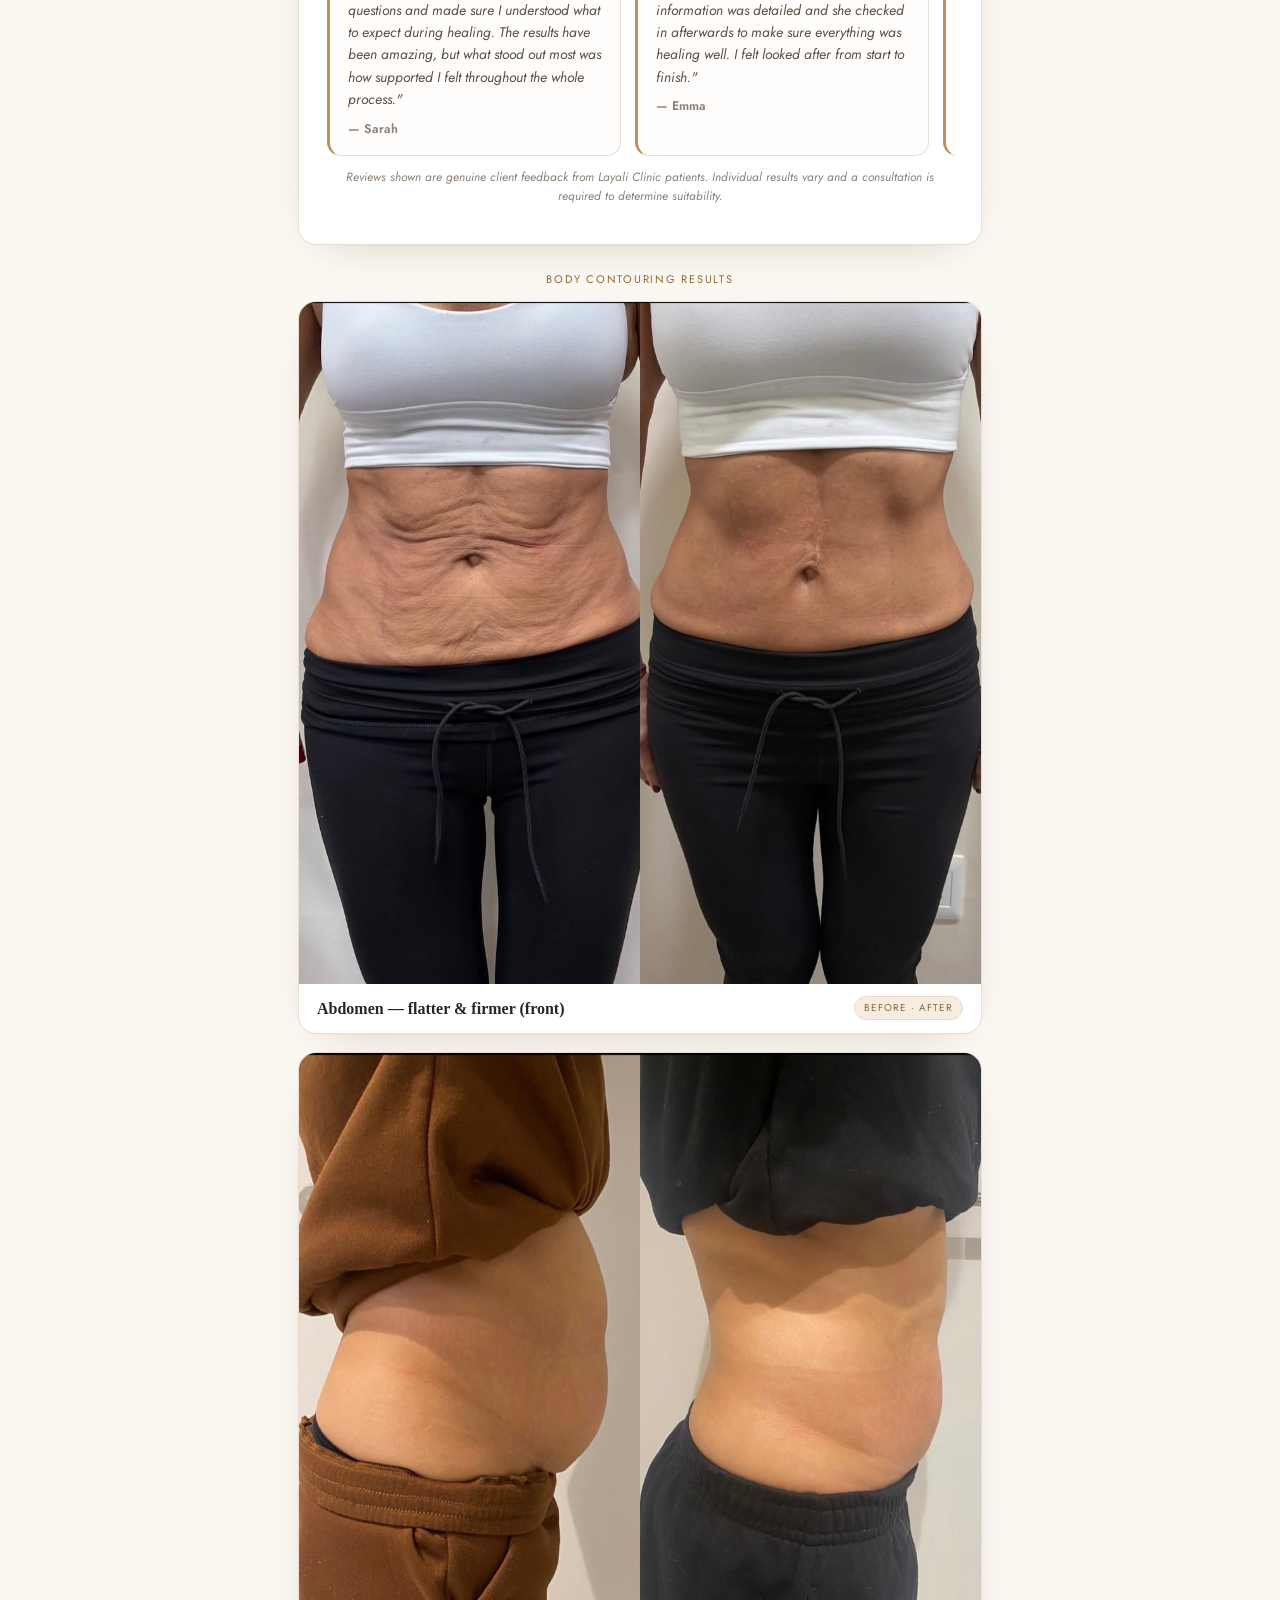
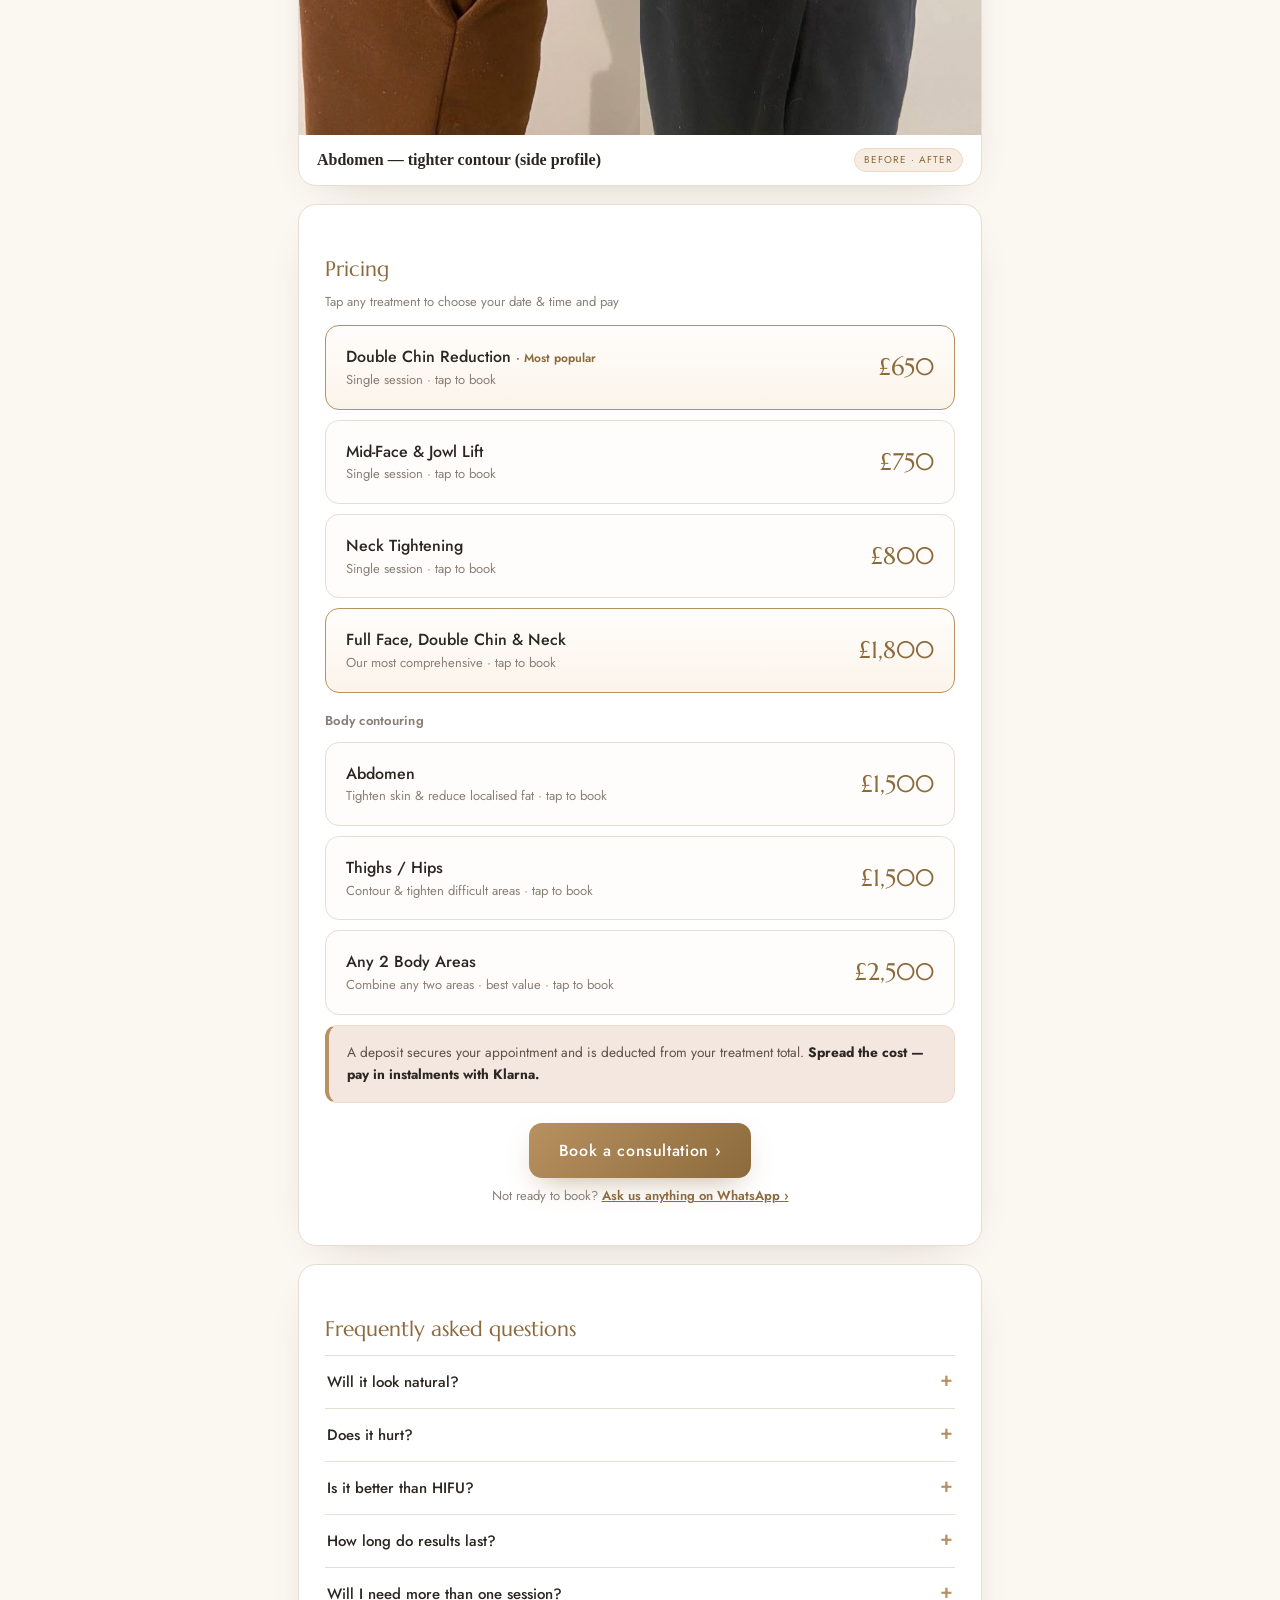
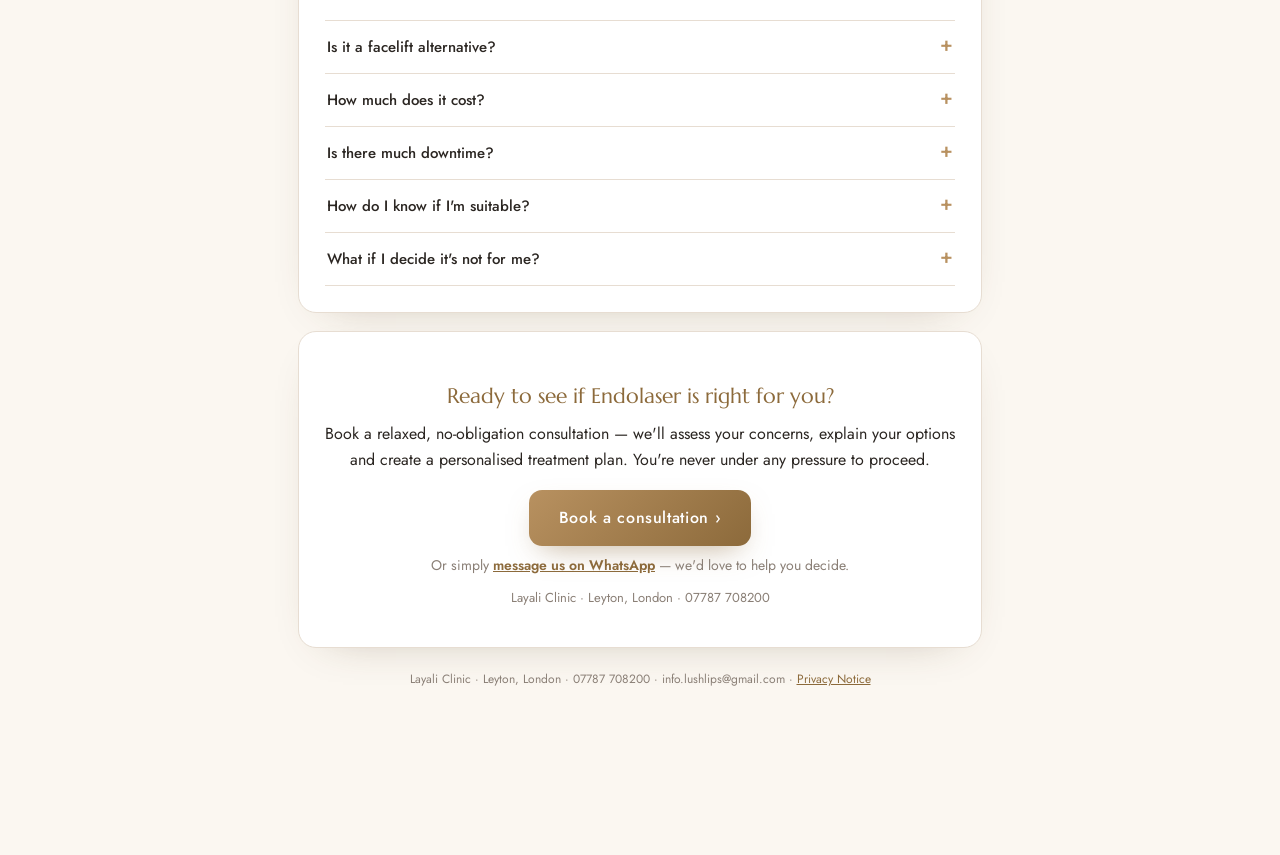
==== commit 1663166c: "Switch display font to Marcellus" ====
--- a/1-treatment-guide.html
+++ b/1-treatment-guide.html
@@ -3,7 +3,7 @@
 <meta charset="UTF-8"><meta name="viewport" content="width=device-width,initial-scale=1">
 <title>Endolaser — Lift, Tighten &amp; Sculpt Without Surgery | Layali Clinic</title>
 <link rel="preconnect" href="https://fonts.googleapis.com"><link rel="preconnect" href="https://fonts.gstatic.com" crossorigin>
-<link href="https://fonts.googleapis.com/css2?family=Fraunces:opsz,wght@9..144,400..700&family=Jost:wght@300;400;500;600&display=swap" rel="stylesheet">
+<link href="https://fonts.googleapis.com/css2?family=Marcellus&family=Jost:wght@300;400;500;600&display=swap" rel="stylesheet">
 <link rel="stylesheet" href="styles.css">
 <meta property="og:type" content="article">
 <meta property="og:site_name" content="Layali Clinic">
--- a/styles.css
+++ b/styles.css
@@ -1,7 +1,7 @@
 /* ============================================================
    LAYALI CLINIC — shared design system for all treatment packs
    Edit colours here once; every guide & form updates.
-   Display font: Fraunces (serif) · Body font: Jost (sans)
+   Display font: Marcellus (serif) · Body font: Jost (sans)
    ============================================================ */
 :root{
   --ink:#2b2622; --muted:#8a7f76; --line:#e7ddd2;
@@ -23,14 +23,14 @@
 header.hero{text-align:center;padding:54px 18px 26px}
 .crest{width:62px;height:62px;margin:0 auto 14px;border-radius:50%;border:1.5px solid var(--gold);
   display:flex;align-items:center;justify-content:center;color:var(--gold-deep);
-  font-family:'Fraunces',serif;font-size:30px;font-weight:600;
+  font-family:'Marcellus',serif;font-size:30px;font-weight:400;
   background:linear-gradient(160deg,#fff,#f7eee3);box-shadow:0 6px 24px rgba(184,145,96,.18)}
 .logo{display:block;margin:0 auto 16px;width:162px;height:auto;mix-blend-mode:multiply}
-.brand{font-family:'Fraunces',serif;letter-spacing:.18em;text-transform:uppercase;
+.brand{font-family:'Marcellus',serif;letter-spacing:.18em;text-transform:uppercase;
   font-size:15px;color:var(--gold-deep);margin:0 0 6px}
 .kicker{display:inline-block;font-size:11px;letter-spacing:.16em;text-transform:uppercase;
   color:var(--gold-deep);background:#fbf0e1;border:1px solid #ecd9bf;border-radius:20px;padding:4px 13px;margin-bottom:14px}
-h1{font-family:'Fraunces',serif;font-weight:600;font-size:34px;margin:.1em 0 .15em;line-height:1.15}
+h1{font-family:'Marcellus',serif;font-weight:400;font-size:34px;margin:.1em 0 .15em;line-height:1.15}
 .sub{color:var(--muted);font-size:14.5px;max-width:48ch;margin:6px auto 0}
 
 /* ---------- Cards & sections ---------- */
@@ -39,13 +39,13 @@
 .sec-h{display:flex;align-items:center;gap:11px;margin:0 0 15px;padding:0 0 12px;border-bottom:1px solid var(--line)}
 .sec-h::before{content:'';flex:none;width:4px;height:22px;border-radius:2px;background:linear-gradient(var(--gold),var(--gold-deep))}
 .sec-h:has(.sec-n)::before{display:none}
-.sec-n{font-family:'Fraunces',serif;color:var(--gold);font-size:22px;font-weight:600;min-width:24px}
-.sec-t{font-family:'Fraunces',serif;font-size:24px;font-weight:600;margin:0;line-height:1.15;letter-spacing:.005em}
+.sec-n{font-family:'Marcellus',serif;color:var(--gold);font-size:22px;font-weight:400;min-width:24px}
+.sec-t{font-family:'Marcellus',serif;font-size:24px;font-weight:400;margin:0;line-height:1.15;letter-spacing:.005em}
 .sec-d{color:var(--muted);font-size:13.5px;font-style:italic;margin:-7px 0 16px}
 
 /* ---------- Guide prose ---------- */
-.lead{font-family:'Fraunces',serif;font-size:21px;line-height:1.5;color:#4a4138;margin:0 0 6px}
-.prose h3{font-family:'Fraunces',serif;font-size:21px;font-weight:600;color:var(--gold-deep);margin:22px 0 8px}
+.lead{font-family:'Marcellus',serif;font-size:21px;line-height:1.5;color:#4a4138;margin:0 0 6px}
+.prose h3{font-family:'Marcellus',serif;font-size:21px;font-weight:400;color:var(--gold-deep);margin:22px 0 8px}
 .prose p{margin:0 0 12px}
 .prose ul{margin:0 0 14px;padding-left:0;list-style:none}
 .prose li{position:relative;padding:5px 0 5px 26px}
@@ -64,14 +64,14 @@
 .tl-item{position:relative;padding:0 0 20px 26px}
 .tl-item::before{content:'';position:absolute;left:-7px;top:3px;width:12px;height:12px;border-radius:50%;
   background:var(--gold);border:2px solid #fff;box-shadow:0 0 0 2px var(--gold)}
-.tl-when{font-family:'Fraunces',serif;font-size:18px;font-weight:600;color:var(--gold-deep);margin:0 0 2px}
+.tl-when{font-family:'Marcellus',serif;font-size:18px;font-weight:400;color:var(--gold-deep);margin:0 0 2px}
 .tl-item p{margin:0;color:#5f5347;font-size:14px}
 
 /* ---------- Do / Don't & checklists ---------- */
 .cols{display:grid;grid-template-columns:1fr 1fr;gap:14px;margin:6px 0}
 @media(max-width:560px){.cols{grid-template-columns:1fr}}
 .mini{border:1px solid var(--line);border-radius:14px;padding:16px 18px;background:#fffdfb}
-.mini h4{margin:0 0 10px;font-family:'Fraunces',serif;font-size:18px}
+.mini h4{margin:0 0 10px;font-family:'Marcellus',serif;font-size:18px}
 .mini.avoid h4{color:var(--err)} .mini.ok h4{color:var(--ok)}
 .mini ul{list-style:none;margin:0;padding:0}
 .mini li{position:relative;padding:5px 0 5px 24px;font-size:14px;color:#5a5046}
@@ -84,7 +84,7 @@
   text-decoration:none;color:inherit;cursor:pointer;transition:.15s}
 a.price-card:hover{border-color:var(--gold);background:#fffaf3;transform:translateY(-1px)}
 .price-card .name{font-weight:500} .price-card .desc{color:var(--muted);font-size:13px}
-.price-card .amt{font-family:'Fraunces',serif;font-size:24px;font-weight:600;color:var(--gold-deep);white-space:nowrap}
+.price-card .amt{font-family:'Marcellus',serif;font-size:24px;font-weight:400;color:var(--gold-deep);white-space:nowrap}
 
 /* ---------- FAQ ---------- */
 .faq{border-top:1px solid var(--line)}
@@ -99,7 +99,7 @@
 .notice{background:var(--blush);border:1px solid #ecddd0;border-left:4px solid var(--gold);border-radius:12px;
   padding:16px 18px;margin:6px 0 16px;font-size:13.7px;color:#5f5347}
 .notice b{color:var(--ink)}
-.notice h4{font-family:'Fraunces',serif;font-size:18px;margin:0 0 6px;color:var(--gold-deep)}
+.notice h4{font-family:'Marcellus',serif;font-size:18px;margin:0 0 6px;color:var(--gold-deep)}
 .notice.warn{background:#fff4f3;border-color:#f3c9c4;border-left-color:var(--err);color:#8a3b33}
 
 /* ---------- Form fields ---------- */
@@ -155,7 +155,7 @@
 .done .tick{width:74px;height:74px;border-radius:50%;margin:0 auto 18px;
   background:linear-gradient(135deg,#f7eee3,#efe0c8);color:var(--gold-deep);border:1px solid #e7d4ad;
   display:flex;align-items:center;justify-content:center;font-size:34px}
-.done h2{font-family:'Fraunces',serif;font-size:30px;margin:0 0 8px}
+.done h2{font-family:'Marcellus',serif;font-size:30px;margin:0 0 8px}
 .done p{color:var(--muted);max-width:42ch;margin:6px auto}
 
 /* ---------- Config warning ---------- */
@@ -168,9 +168,9 @@
   border-radius:16px;padding:18px 20px;margin:12px 0;text-decoration:none;color:inherit;transition:.15s;
   box-shadow:0 10px 40px -30px rgba(80,60,30,.4)}
 .stage:hover{border-color:var(--gold);transform:translateY(-1px)}
-.stage .num{font-family:'Fraunces',serif;font-size:26px;font-weight:600;color:var(--gold);min-width:34px}
+.stage .num{font-family:'Marcellus',serif;font-size:26px;font-weight:400;color:var(--gold);min-width:34px}
 .stage .body{flex:1}
-.stage .t{font-family:'Fraunces',serif;font-size:20px;font-weight:600;margin:0}
+.stage .t{font-family:'Marcellus',serif;font-size:20px;font-weight:400;margin:0}
 .stage .d{color:var(--muted);font-size:13px;margin:2px 0 0}
 .stage .when{font-size:11px;letter-spacing:.06em;text-transform:uppercase;color:var(--gold-deep);
   background:#f6ece1;border-radius:20px;padding:4px 11px;white-space:nowrap}
@@ -183,7 +183,7 @@
 .ba{border:1px solid var(--line);border-radius:14px;overflow:hidden;background:#fff;box-shadow:0 10px 40px -30px rgba(80,60,30,.4)}
 .ba img{width:100%;display:block}
 .ba .cap{font-size:12.5px;color:var(--muted);padding:10px 13px;display:flex;justify-content:space-between;align-items:center;gap:8px}
-.ba .cap b{color:var(--ink);font-weight:500;font-family:'Fraunces',serif;font-size:14.5px}
+.ba .cap b{color:var(--ink);font-weight:500;font-family:'Marcellus',serif;font-size:14.5px}
 .tagba{font-size:10px;letter-spacing:.1em;text-transform:uppercase;color:var(--gold-deep);background:#f6ece1;
   border:1px solid #ecd9bf;border-radius:20px;padding:3px 9px;white-space:nowrap}
 .videos{display:grid;grid-template-columns:1fr 1fr;gap:14px;margin:10px 0}
@@ -194,7 +194,7 @@
 /* ---------- Comparison table ---------- */
 .compare{width:100%;border-collapse:collapse;font-size:13.3px;margin:10px 0 4px}
 .compare th,.compare td{border-bottom:1px solid var(--line);padding:11px 9px;text-align:left;vertical-align:top}
-.compare thead th{font-family:'Fraunces',serif;color:var(--gold-deep);font-size:15px;font-weight:600}
+.compare thead th{font-family:'Marcellus',serif;color:var(--gold-deep);font-size:15px;font-weight:400}
 .compare td:first-child{font-weight:500}
 .compare .hl td{background:#fbf4ea}
 
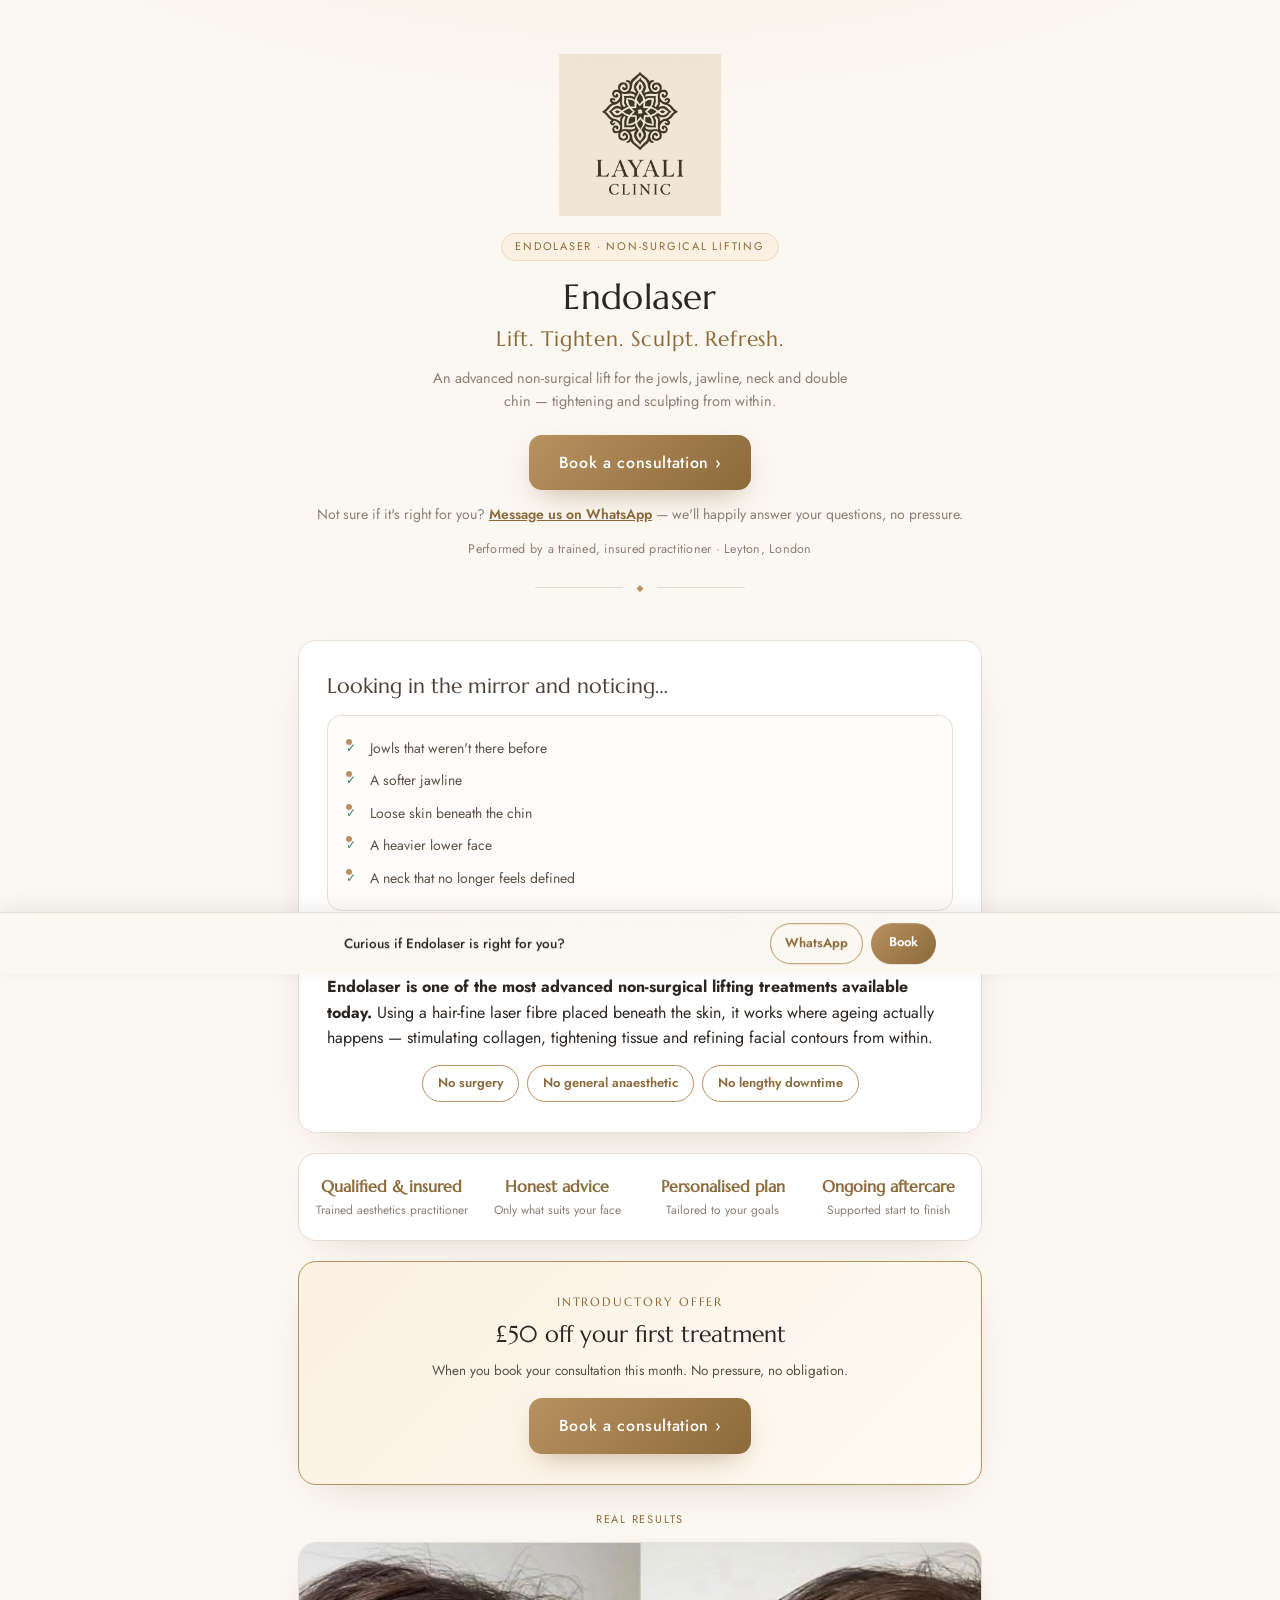
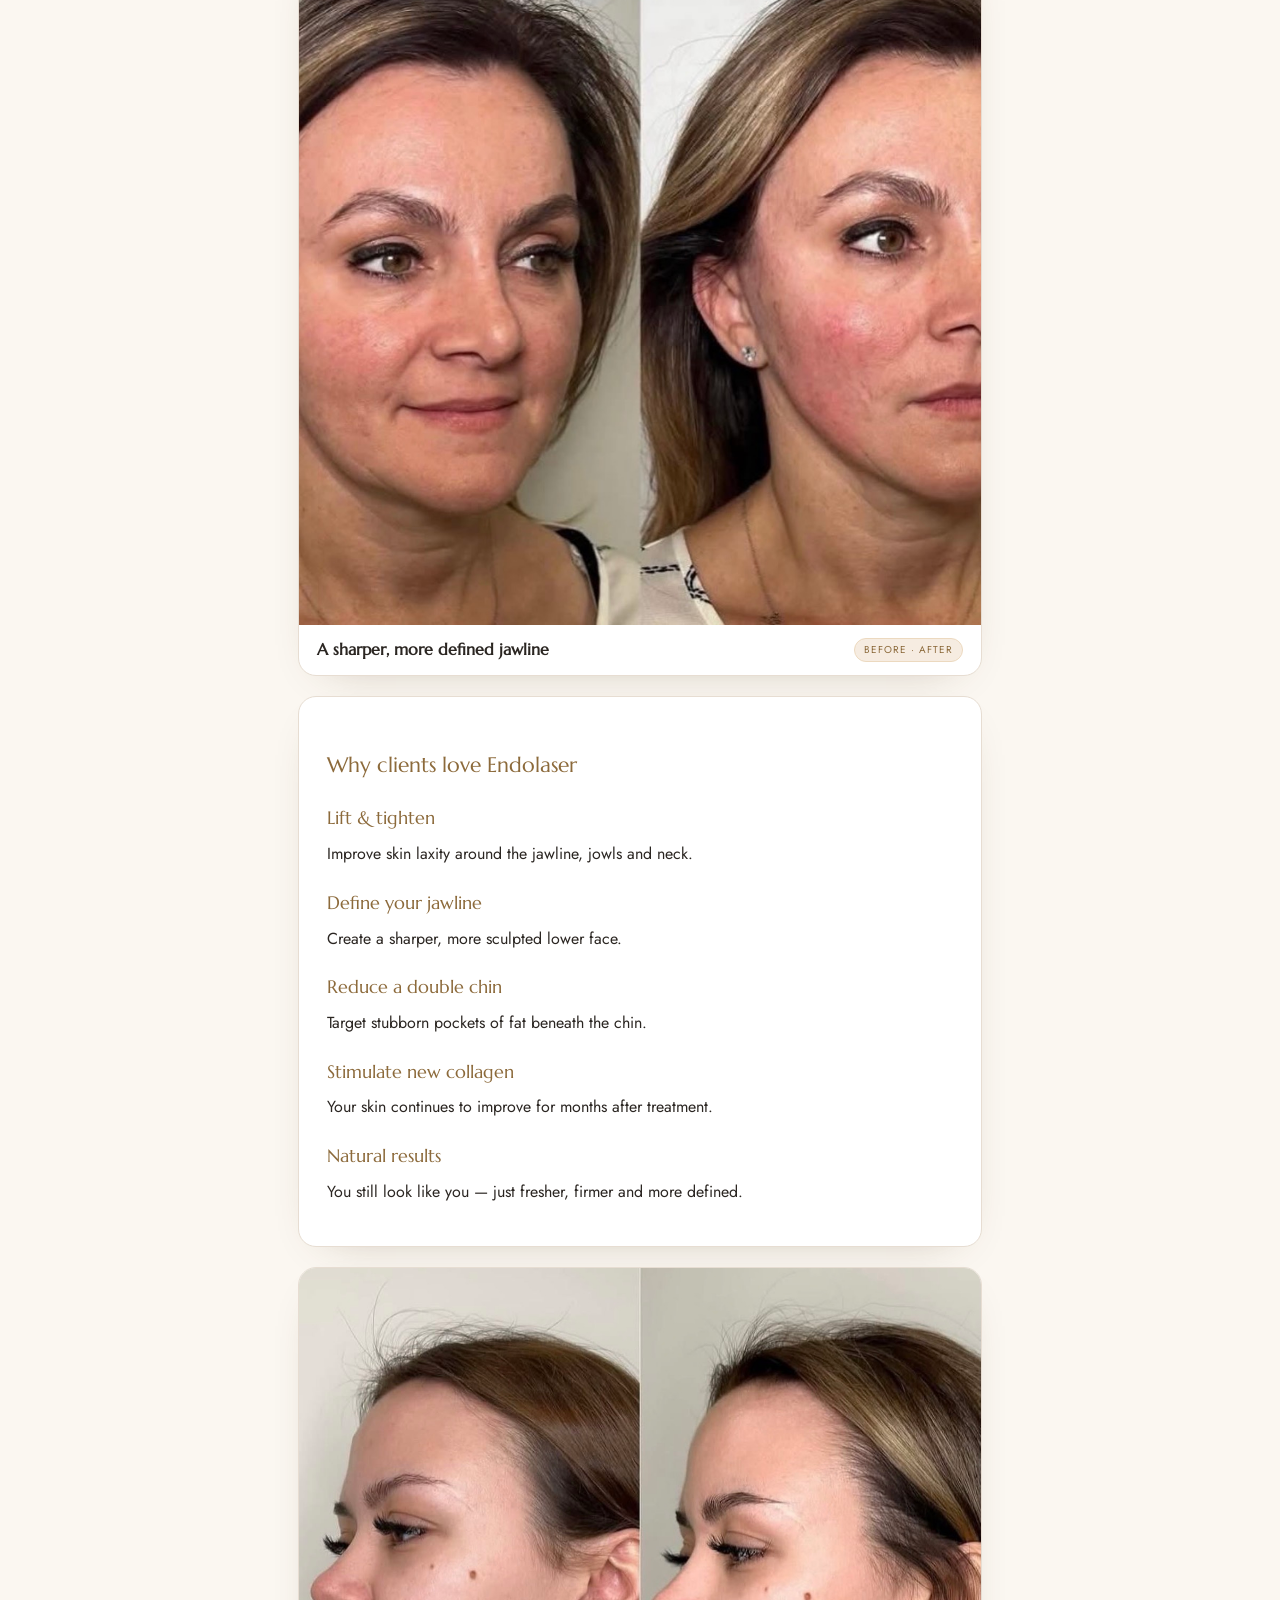
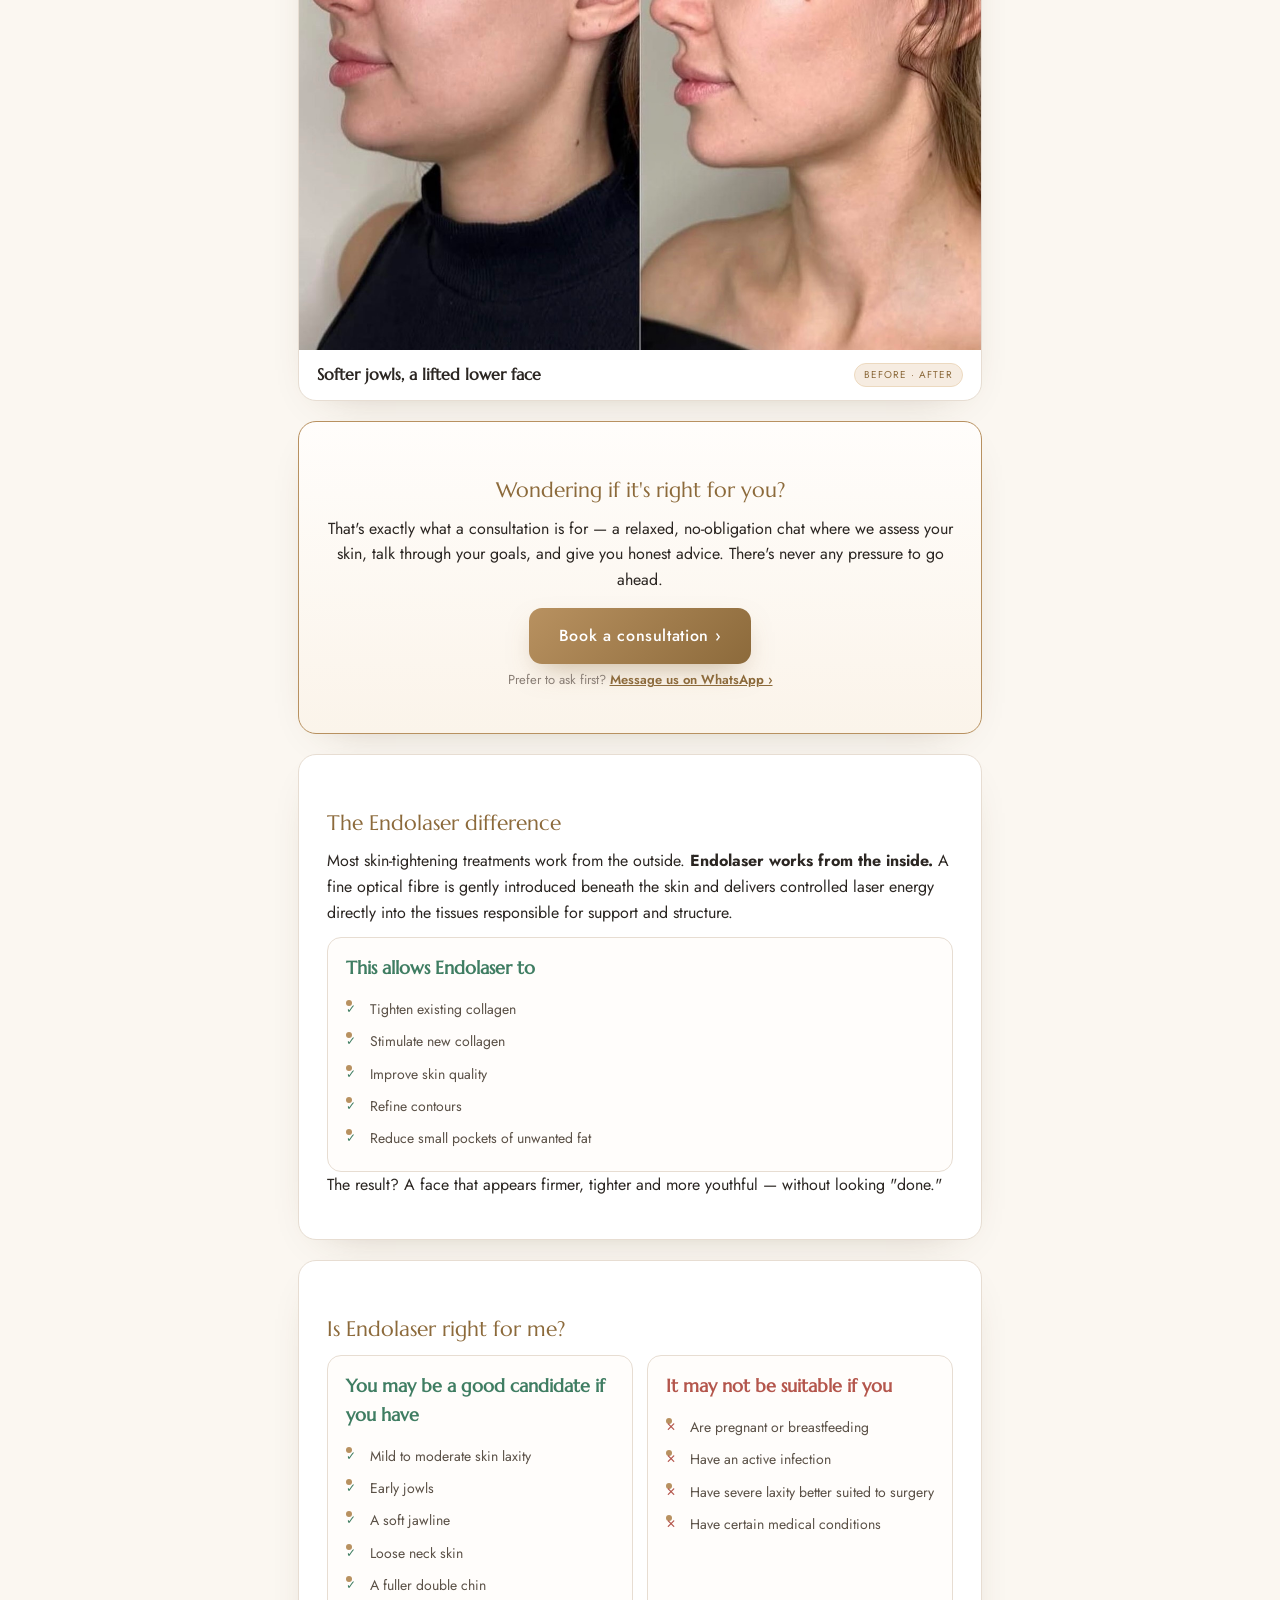
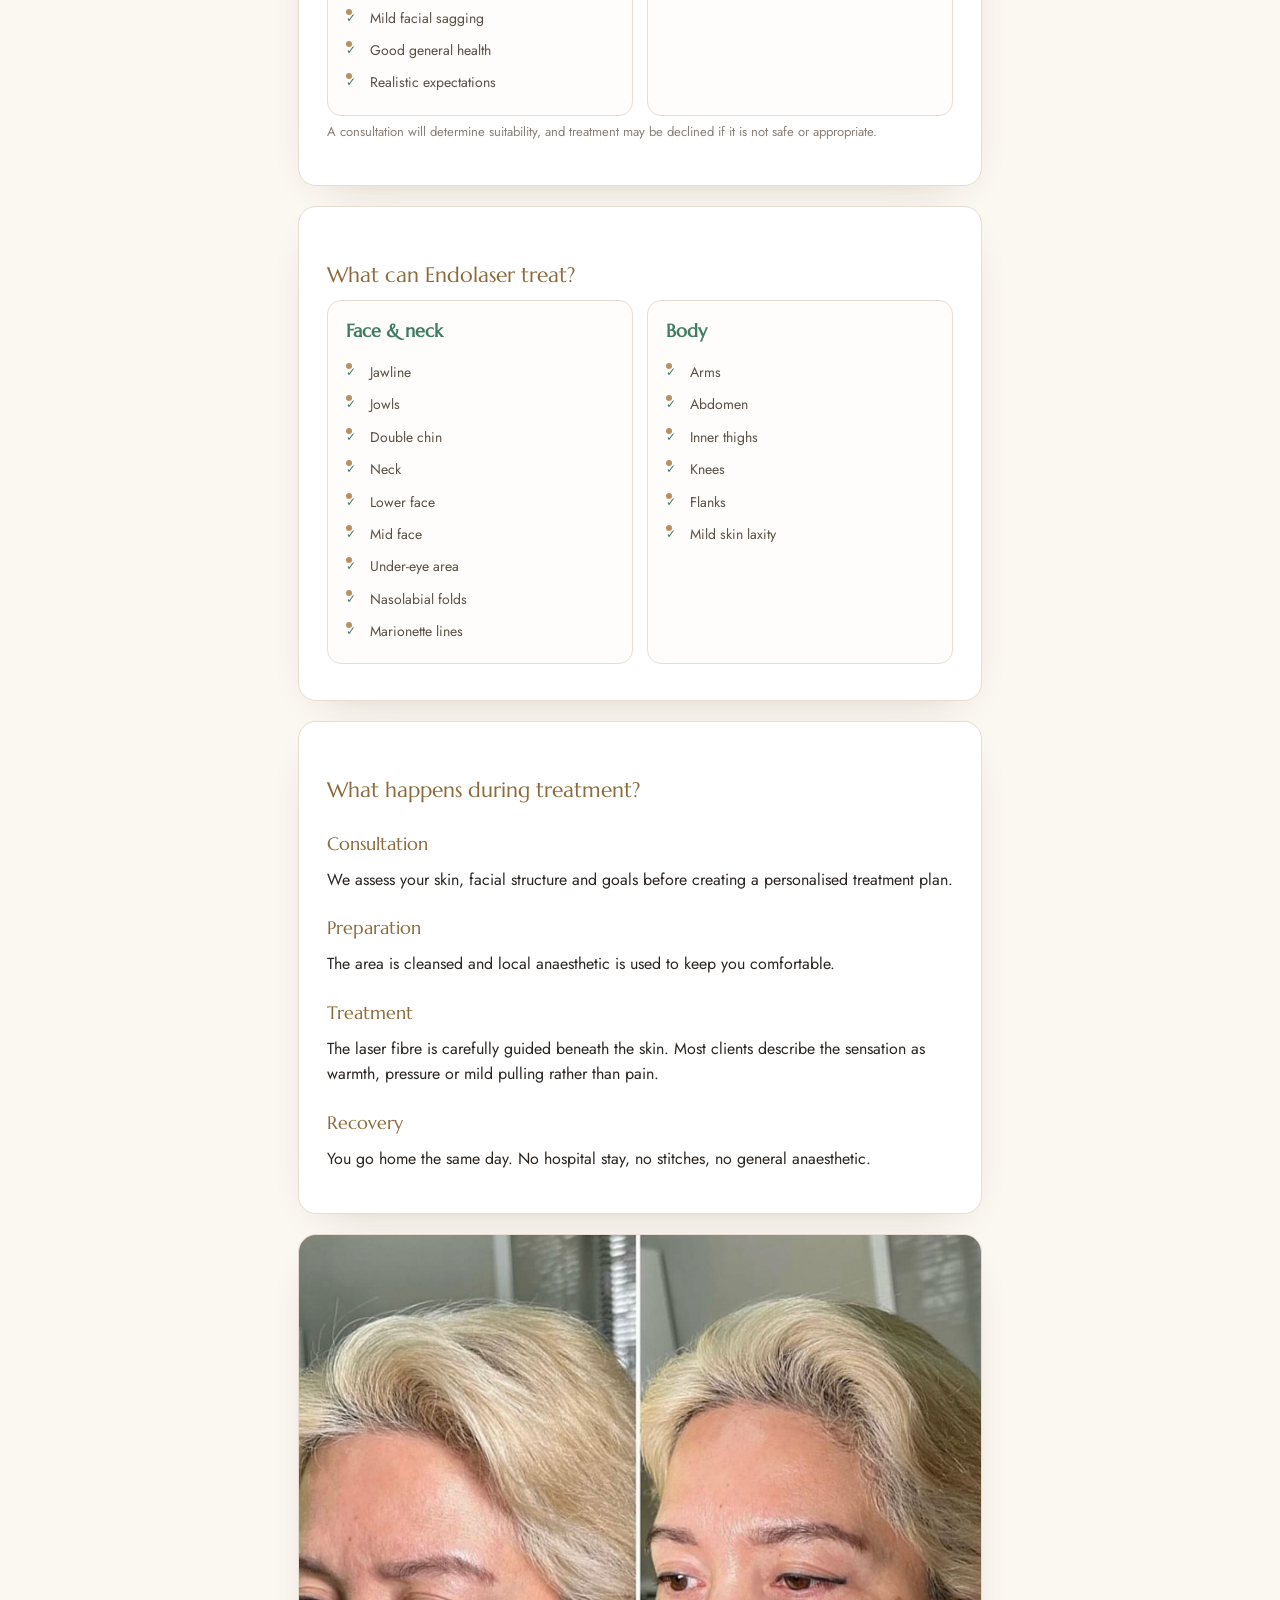
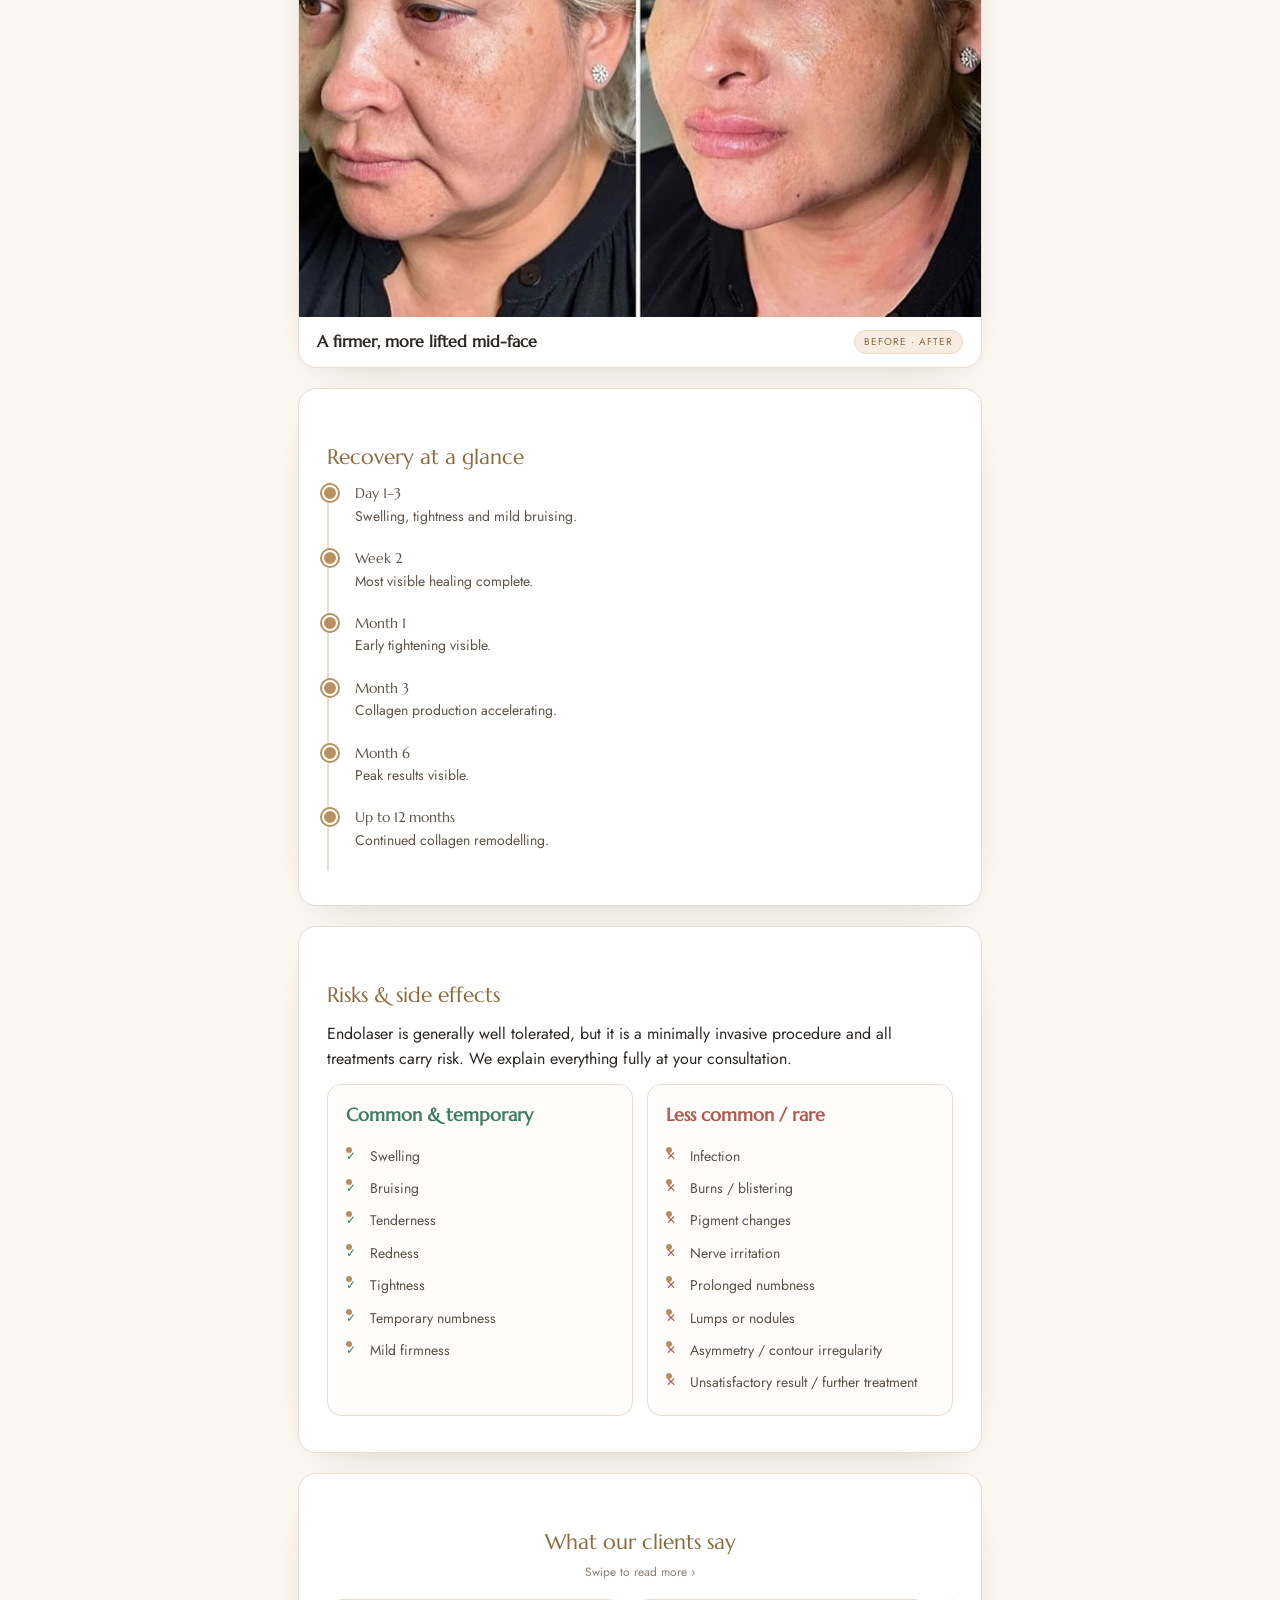
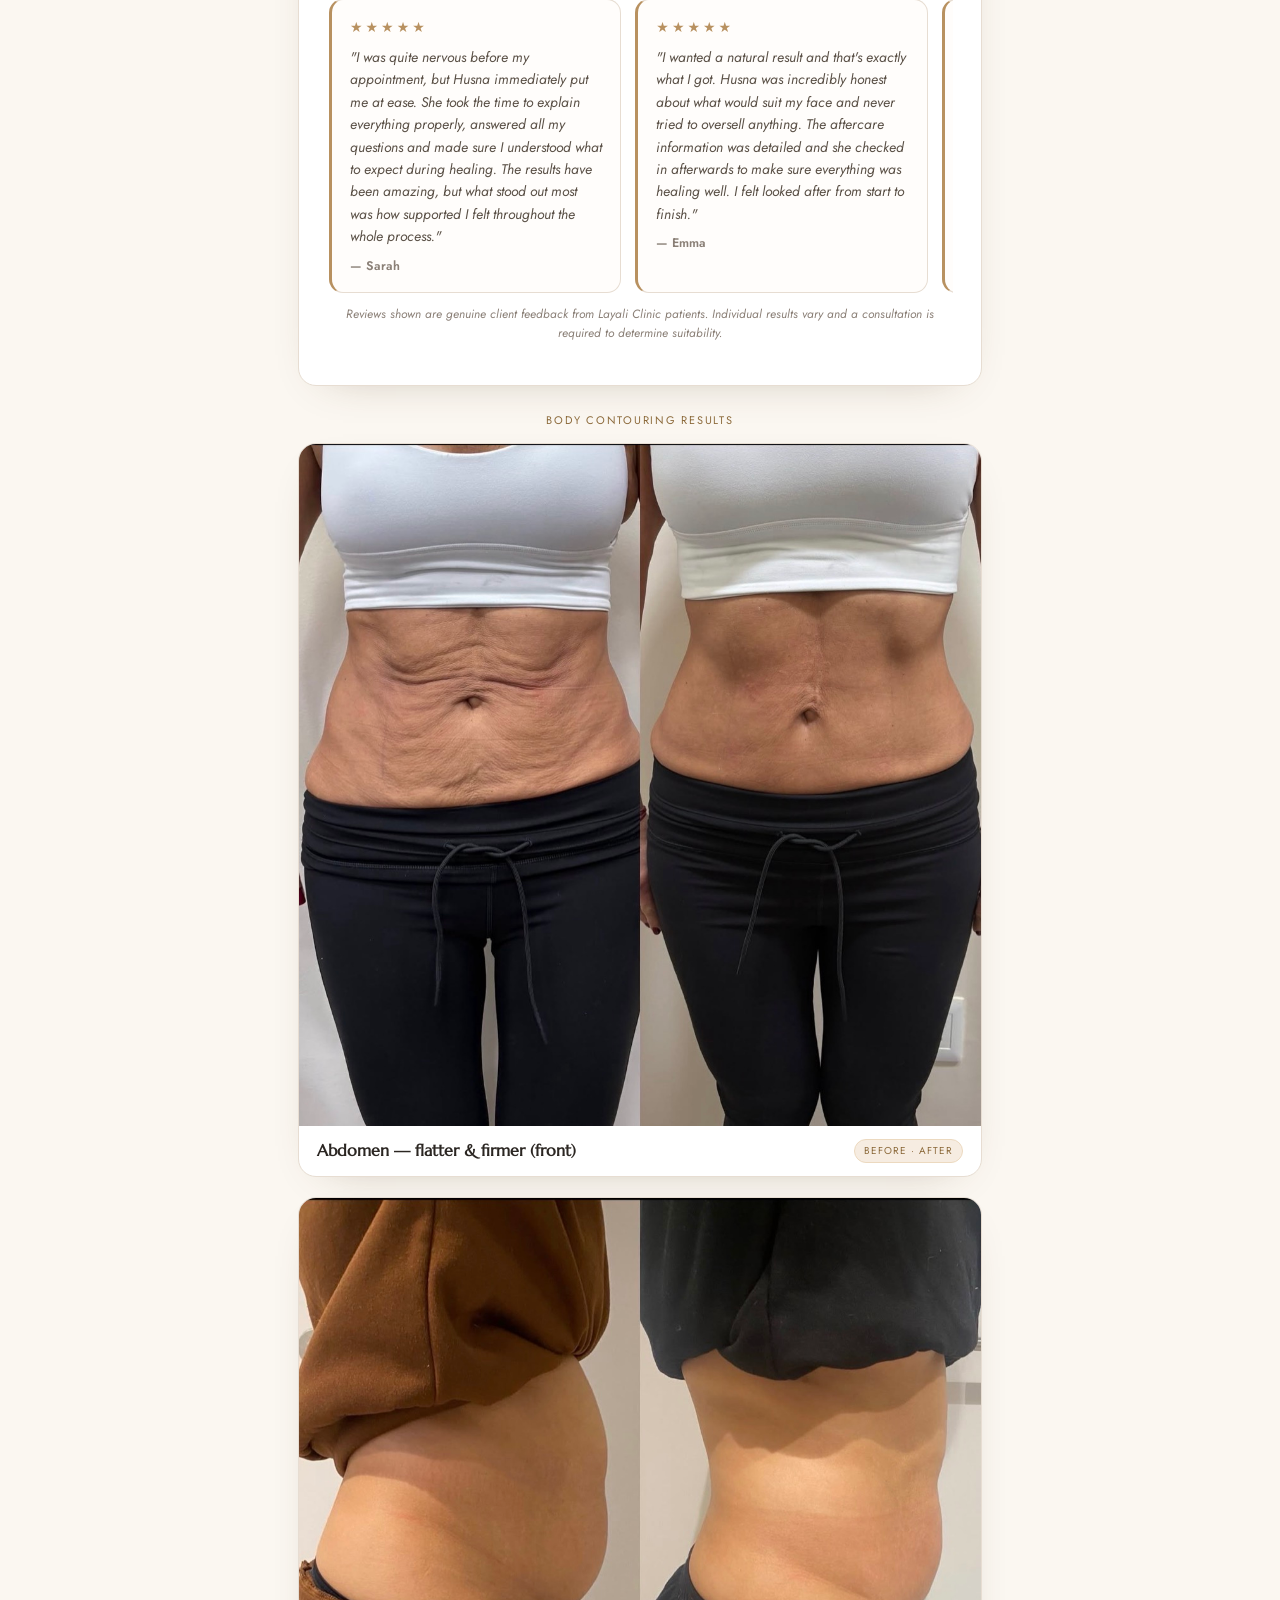
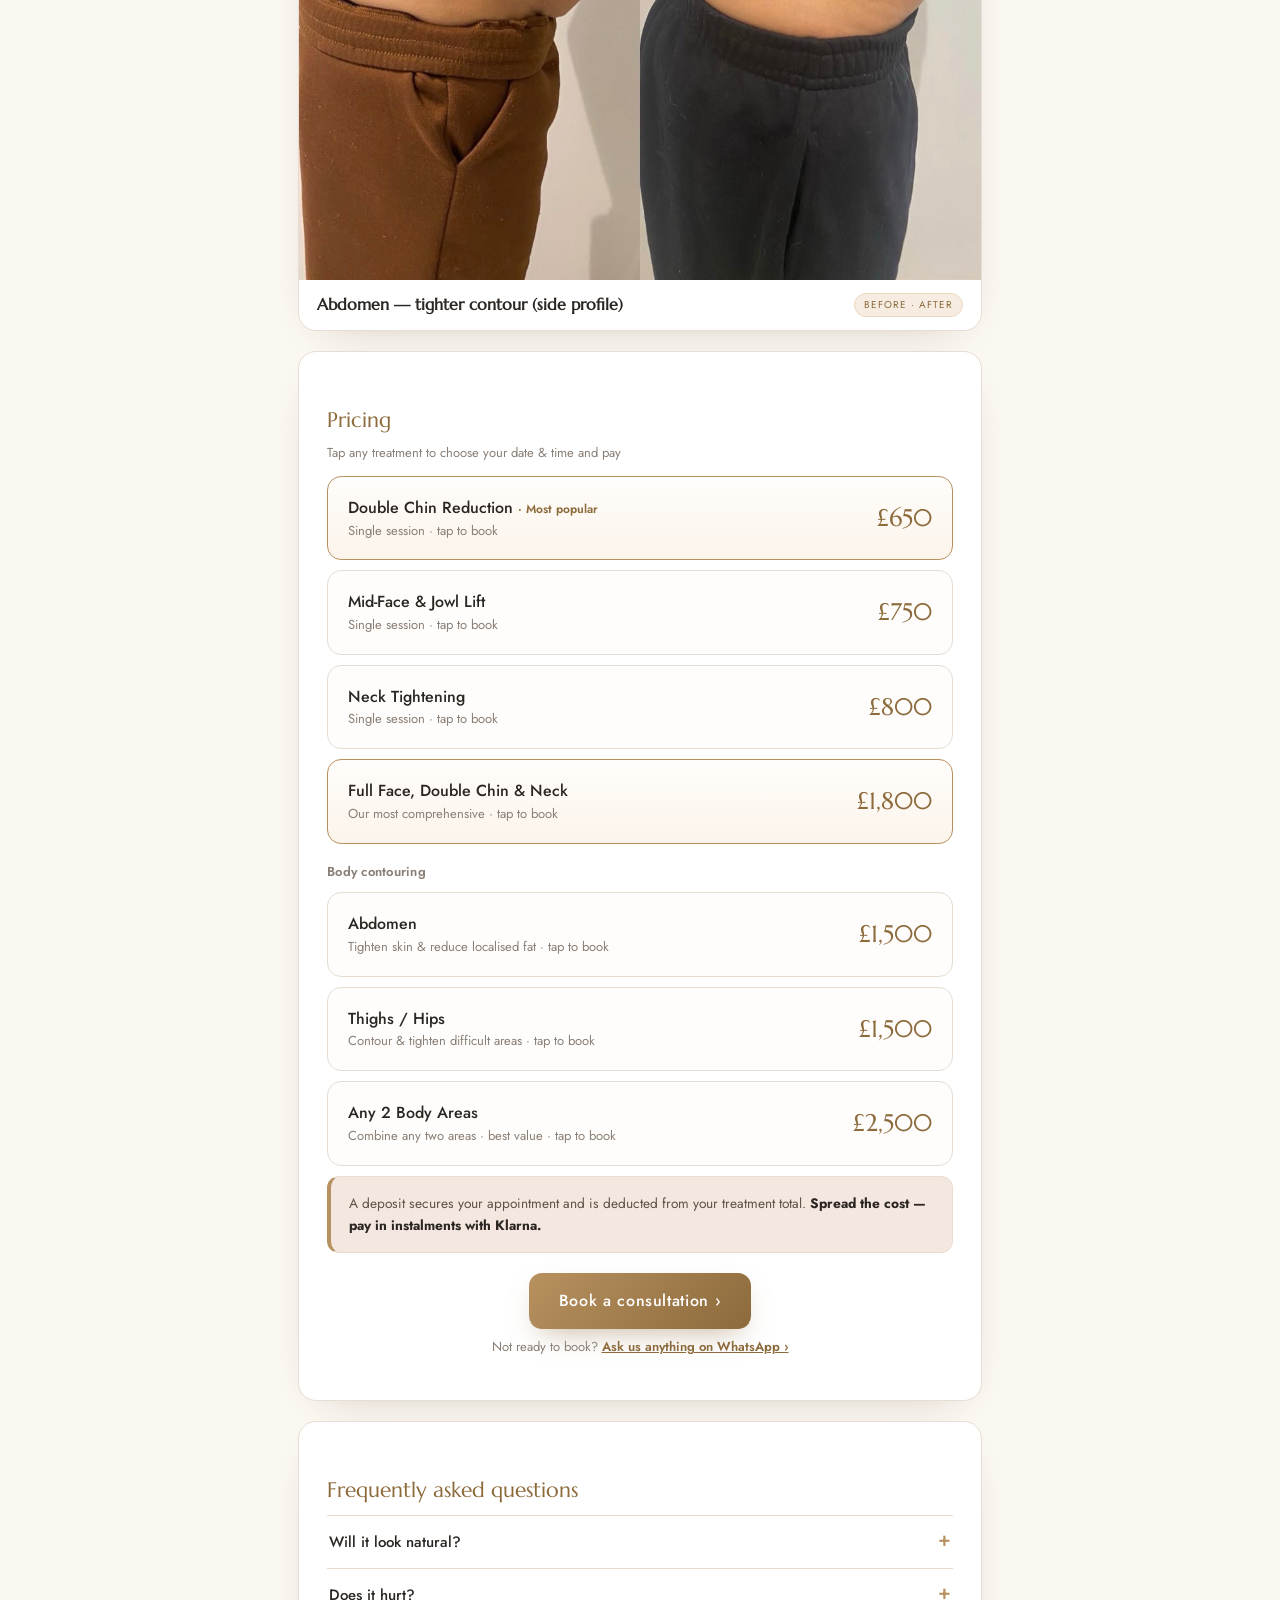
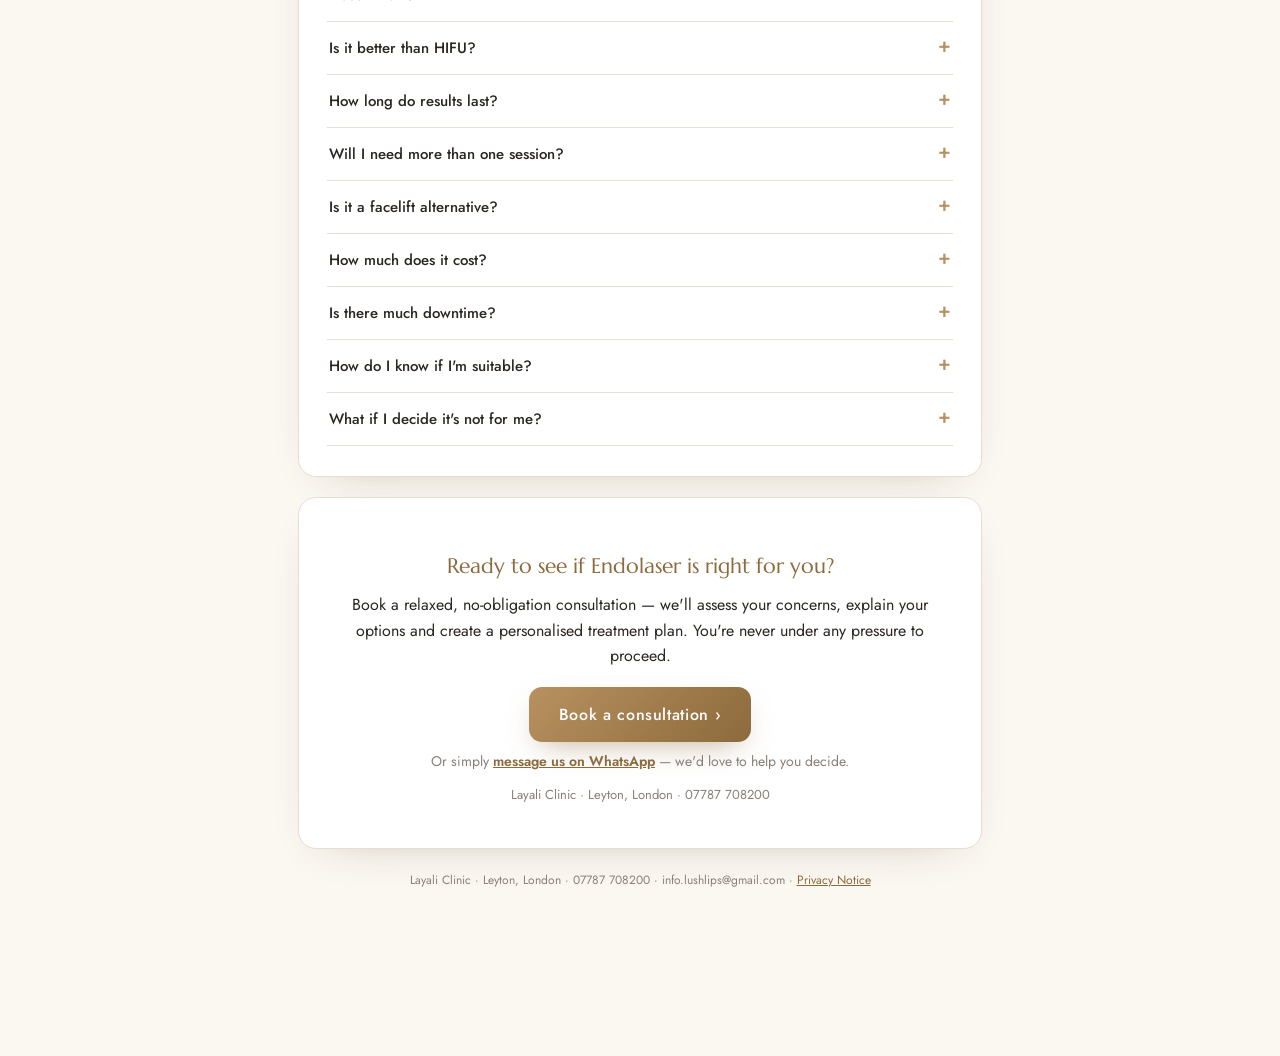
==== commit 1ec57180: "Fix inline font refs (Cormorant -> Marcellus)" ====
--- a/1-treatment-guide.html
+++ b/1-treatment-guide.html
@@ -23,7 +23,7 @@
   .result img{width:100%;display:block;aspect-ratio:1/1;object-fit:cover;object-position:center;transition:transform .5s ease}
   @media(hover:hover){.result:hover img{transform:scale(1.04)}}
   .result .cap{padding:12px 18px;display:flex;justify-content:space-between;align-items:center;gap:10px}
-  .result .cap b{font-family:'Cormorant Garamond',serif;font-size:16px;color:var(--ink);font-weight:600}
+  .result .cap b{font-family:'Marcellus',serif;font-size:16px;color:var(--ink);font-weight:600}
   .carousel{display:flex;gap:14px;overflow-x:auto;scroll-snap-type:x mandatory;-webkit-overflow-scrolling:touch;padding:6px 2px 12px;scrollbar-width:none}
   .carousel::-webkit-scrollbar{display:none}
   .carousel>.mini{flex:0 0 86%;scroll-snap-align:center;margin:0}
@@ -49,7 +49,7 @@
     <img class="logo" src="logo.jpg" alt="Layali Clinic">
     <span class="kicker">Endolaser · Non-Surgical Lifting</span>
     <h1>Endolaser</h1>
-    <p style="font-family:'Cormorant Garamond',serif;font-size:21px;color:var(--gold-deep);letter-spacing:.04em;margin:2px 0 10px">Lift. Tighten. Sculpt. Refresh.</p>
+    <p style="font-family:'Marcellus',serif;font-size:21px;color:var(--gold-deep);letter-spacing:.04em;margin:2px 0 10px">Lift. Tighten. Sculpt. Refresh.</p>
     <p class="sub">An advanced non-surgical lift for the jowls, jawline, neck and double chin — tightening and sculpting from within.</p>
     <div style="margin-top:22px"><a class="btn-gold" href="https://wa.me/447787708200?text=Hi%20Layali%20Clinic%2C%20I'd%20like%20to%20book%20an%20Endolaser%20consultation">Book a consultation &rsaquo;</a></div>
     <p style="margin-top:13px;font-size:14px;color:var(--muted)">Not sure if it's right for you? <a href="https://wa.me/447787708200?text=Hi%20Layali%20Clinic%2C%20I'd%20love%20to%20know%20more%20about%20Endolaser" style="color:var(--gold-deep);font-weight:600">Message us on WhatsApp</a> — we'll happily answer your questions, no pressure.</p>
@@ -78,17 +78,17 @@
   <!-- TRUST STRIP -->
   <div class="card" style="padding:20px 16px">
     <div style="display:grid;grid-template-columns:repeat(auto-fit,minmax(140px,1fr));gap:16px 12px;text-align:center">
-      <div><div style="font-family:'Cormorant Garamond',serif;color:var(--gold-deep);font-size:16px;font-weight:600">Qualified &amp; insured</div><div style="font-size:12px;color:var(--muted);margin-top:2px">Trained aesthetics practitioner</div></div>
-      <div><div style="font-family:'Cormorant Garamond',serif;color:var(--gold-deep);font-size:16px;font-weight:600">Honest advice</div><div style="font-size:12px;color:var(--muted);margin-top:2px">Only what suits your face</div></div>
-      <div><div style="font-family:'Cormorant Garamond',serif;color:var(--gold-deep);font-size:16px;font-weight:600">Personalised plan</div><div style="font-size:12px;color:var(--muted);margin-top:2px">Tailored to your goals</div></div>
-      <div><div style="font-family:'Cormorant Garamond',serif;color:var(--gold-deep);font-size:16px;font-weight:600">Ongoing aftercare</div><div style="font-size:12px;color:var(--muted);margin-top:2px">Supported start to finish</div></div>
+      <div><div style="font-family:'Marcellus',serif;color:var(--gold-deep);font-size:16px;font-weight:600">Qualified &amp; insured</div><div style="font-size:12px;color:var(--muted);margin-top:2px">Trained aesthetics practitioner</div></div>
+      <div><div style="font-family:'Marcellus',serif;color:var(--gold-deep);font-size:16px;font-weight:600">Honest advice</div><div style="font-size:12px;color:var(--muted);margin-top:2px">Only what suits your face</div></div>
+      <div><div style="font-family:'Marcellus',serif;color:var(--gold-deep);font-size:16px;font-weight:600">Personalised plan</div><div style="font-size:12px;color:var(--muted);margin-top:2px">Tailored to your goals</div></div>
+      <div><div style="font-family:'Marcellus',serif;color:var(--gold-deep);font-size:16px;font-weight:600">Ongoing aftercare</div><div style="font-size:12px;color:var(--muted);margin-top:2px">Supported start to finish</div></div>
     </div>
   </div>
 
   <!-- INTRO OFFER — HUSNA: confirm/edit the amount & terms, or tell me to remove it. -->
   <div class="card" style="text-align:center;background:linear-gradient(135deg,#fbf0e1,#fffaf3);border-color:var(--gold)">
-    <p style="font-family:'Cormorant Garamond',serif;font-size:12px;letter-spacing:.16em;text-transform:uppercase;color:var(--gold-deep);margin:0 0 4px">Introductory offer</p>
-    <p style="font-family:'Cormorant Garamond',serif;font-size:23px;color:var(--ink);margin:0 0 8px">£50 off your first treatment</p>
+    <p style="font-family:'Marcellus',serif;font-size:12px;letter-spacing:.16em;text-transform:uppercase;color:var(--gold-deep);margin:0 0 4px">Introductory offer</p>
+    <p style="font-family:'Marcellus',serif;font-size:23px;color:var(--ink);margin:0 0 8px">£50 off your first treatment</p>
     <p style="font-size:13.5px;color:#5a5046;margin:0 0 16px">When you book your consultation this month. No pressure, no obligation.</p>
     <a class="btn-gold" href="https://wa.me/447787708200?text=Hi%20Layali%20Clinic%2C%20I'd%20like%20to%20book%20an%20Endolaser%20consultation">Book a consultation &rsaquo;</a>
   </div>
--- a/styles.css
+++ b/styles.css
@@ -30,17 +30,23 @@
   font-size:15px;color:var(--gold-deep);margin:0 0 6px}
 .kicker{display:inline-block;font-size:11px;letter-spacing:.16em;text-transform:uppercase;
   color:var(--gold-deep);background:#fbf0e1;border:1px solid #ecd9bf;border-radius:20px;padding:4px 13px;margin-bottom:14px}
-h1{font-family:'Marcellus',serif;font-weight:400;font-size:34px;margin:.1em 0 .15em;line-height:1.15}
+h1{font-family:'Marcellus',serif;font-weight:400;font-size:35px;margin:.1em 0 .15em;line-height:1.12;letter-spacing:.012em}
 .sub{color:var(--muted);font-size:14.5px;max-width:48ch;margin:6px auto 0}
+/* hero flourish — a slim gold rule broken by a small centred diamond */
+header.hero::after{content:'◆';display:block;width:210px;margin:24px auto 2px;text-align:center;
+  color:var(--gold);font-size:9px;line-height:9px;
+  background:linear-gradient(var(--line),var(--line)) left center/88px 1px no-repeat,
+             linear-gradient(var(--line),var(--line)) right center/88px 1px no-repeat}
 
 /* ---------- Cards & sections ---------- */
-.card{background:var(--card);border:1px solid var(--line);border-radius:18px;padding:26px 26px;margin:18px 0;
+.card{background:var(--card);border:1px solid var(--line);border-radius:18px;padding:30px 28px;margin:20px 0;
   box-shadow:0 14px 44px -30px rgba(80,60,30,.42);scroll-margin-top:20px}
+@media(max-width:520px){.card{padding:24px 20px}}
 .sec-h{display:flex;align-items:center;gap:11px;margin:0 0 15px;padding:0 0 12px;border-bottom:1px solid var(--line)}
 .sec-h::before{content:'';flex:none;width:4px;height:22px;border-radius:2px;background:linear-gradient(var(--gold),var(--gold-deep))}
 .sec-h:has(.sec-n)::before{display:none}
 .sec-n{font-family:'Marcellus',serif;color:var(--gold);font-size:22px;font-weight:400;min-width:24px}
-.sec-t{font-family:'Marcellus',serif;font-size:24px;font-weight:400;margin:0;line-height:1.15;letter-spacing:.005em}
+.sec-t{font-family:'Marcellus',serif;font-size:25px;font-weight:400;margin:0;line-height:1.12;letter-spacing:.022em}
 .sec-d{color:var(--muted);font-size:13.5px;font-style:italic;margin:-7px 0 16px}
 
 /* ---------- Guide prose ---------- */
@@ -108,18 +114,27 @@
 .req{color:var(--gold-deep)}
 .hint{color:var(--muted);font-size:12.5px;font-weight:400;margin-top:2px}
 input[type=text],input[type=email],input[type=tel],input[type=date],input[type=number],textarea,select{
-  width:100%;font-family:inherit;font-size:15px;color:var(--ink);padding:12px 13px;border:1px solid var(--line);
+  width:100%;font-family:inherit;font-size:16px;color:var(--ink);padding:12px 13px;border:1px solid var(--line);
   border-radius:11px;background:#fffdfb;transition:border-color .15s,box-shadow .15s}
 textarea{min-height:90px;resize:vertical}
 input:focus,textarea:focus,select:focus{outline:none;border-color:var(--gold);box-shadow:0 0 0 3px rgba(184,145,96,.14)}
 .row{display:grid;grid-template-columns:1fr 1fr;gap:12px}
 @media(max-width:520px){.row{grid-template-columns:1fr}}
 .opts{display:flex;flex-direction:column;gap:9px;margin-top:4px}
-.opt{display:flex;gap:11px;align-items:flex-start;padding:12px 14px;border:1px solid var(--line);border-radius:12px;
-  cursor:pointer;background:#fffdfb;font-size:14.5px;line-height:1.4;transition:border-color .18s,background .18s,box-shadow .18s}
+.opt{display:flex;gap:12px;align-items:flex-start;padding:13px 15px;border:1px solid var(--line);border-radius:12px;
+  cursor:pointer;background:#fffdfb;font-size:14.5px;line-height:1.45;transition:border-color .18s,background .18s}
 .opt:hover{border-color:var(--gold);background:#fffaf3}
-.opt input{margin-top:2px;accent-color:var(--gold-deep);width:17px;height:17px;flex:none}
-.opt.checked{border-color:var(--gold);background:linear-gradient(0deg,#fbf1e2,#fffdfb);box-shadow:0 4px 14px -8px rgba(184,145,96,.45)}
+/* custom gold tick-boxes / radios — replaces the utilitarian default control */
+.opt input[type=checkbox],.opt input[type=radio]{appearance:none;-webkit-appearance:none;margin:1px 0 0;flex:none;
+  width:20px;height:20px;border:1.5px solid #d9ccba;border-radius:6px;background:#fff;cursor:pointer;position:relative;
+  transition:border-color .15s,background .15s}
+.opt input[type=radio]{border-radius:50%}
+.opt input[type=checkbox]:checked,.opt input[type=radio]:checked{background:var(--gold-deep);border-color:var(--gold-deep)}
+.opt input[type=checkbox]:checked::after{content:'';position:absolute;left:6px;top:2.5px;width:5px;height:10px;
+  border:solid #fff;border-width:0 2px 2px 0;transform:rotate(45deg)}
+.opt input[type=radio]:checked::after{content:'';position:absolute;left:50%;top:50%;width:8px;height:8px;
+  border-radius:50%;background:#fff;transform:translate(-50%,-50%)}
+.opt.checked{border-color:var(--gold);background:#fdf6ea}
 .grid-opts{display:grid;grid-template-columns:1fr 1fr;gap:9px}
 @media(max-width:560px){.grid-opts{grid-template-columns:1fr}}
 .scale{display:flex;gap:7px;flex-wrap:wrap}
@@ -206,14 +221,23 @@
 .btn-gold:hover{filter:brightness(1.05)}
 .btn-gold:active{transform:translateY(1px)}
 
-/* ---------- Collapsible sections (consent forms) ----------
-   Each section header becomes tappable; content hides until opened,
-   so the long consent reads as a short list. Added by collapsible.js
-   (which tags handled cards with .cx and the form with .collapse-ready). */
-.collapse-ready .card.cx > .sec-h{cursor:pointer;user-select:none}
-.collapse-ready .card.cx > .sec-h .chev{margin-left:auto;flex:none;color:var(--gold-deep);font-size:14px;
-  line-height:1;transition:transform .22s ease;opacity:.7}
-.collapse-ready .card.cx.collapsed > .sec-h{margin-bottom:0;padding-bottom:0;border-bottom:0}
-.collapse-ready .card.cx.collapsed > .sec-h .chev{transform:rotate(-90deg)}
-.collapse-ready .card.cx.collapsed{padding-top:22px;padding-bottom:22px}
-.collapse-ready .card.cx.collapsed > .card-body{display:none}
+/* ---------- Accessibility: visible keyboard focus ---------- */
+a:focus-visible,.submit:focus-visible,.btn-ghost:focus-visible,.btn-gold:focus-visible,
+.sig-clear:focus-visible,.faq summary:focus-visible{outline:2px solid var(--gold-deep);outline-offset:2px;border-radius:4px}
+.opt:has(input:focus-visible){outline:2px solid var(--gold-deep);outline-offset:2px}
+
+/* ---------- Respect reduced-motion preferences ---------- */
+@media (prefers-reduced-motion: reduce){
+  *,*::before,*::after{transition-duration:.001ms!important;animation-duration:.001ms!important;scroll-behavior:auto!important}
+}
+
+/* ---------- Print / saved-PDF: clean document ---------- */
+@media print{
+  body{background:#fff}
+  .wrap{max-width:none;padding-bottom:0}
+  .card{box-shadow:none;border:1px solid #d8ccbd;break-inside:avoid;page-break-inside:avoid}
+  .submit,.btn-ghost,.btn-gold,.sig-clear,#cfgWarn,.foot{display:none!important}
+  .f,.opt,.mini,.tl-item,.notice,.sigwrap,.price-card{break-inside:avoid;page-break-inside:avoid}
+  a{color:inherit;text-decoration:none}
+  header.hero{padding:8px 0 12px}
+}
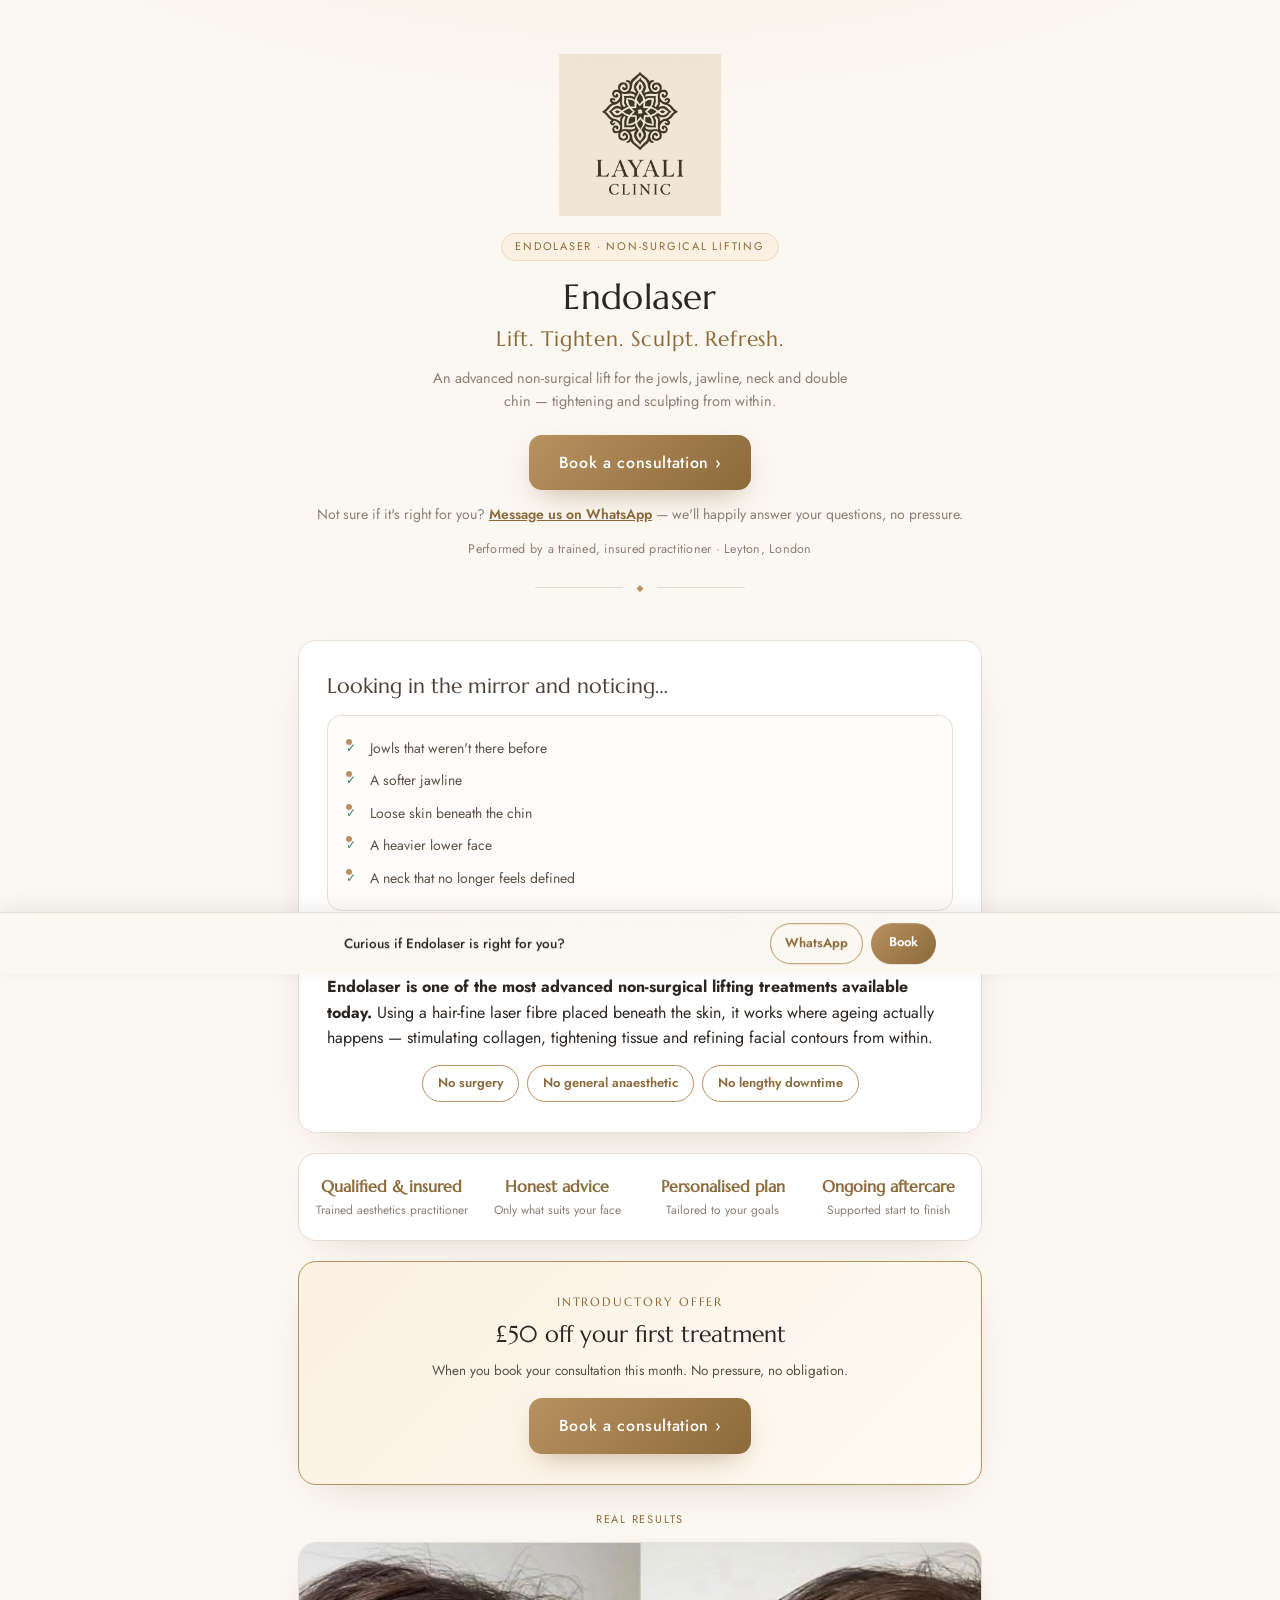
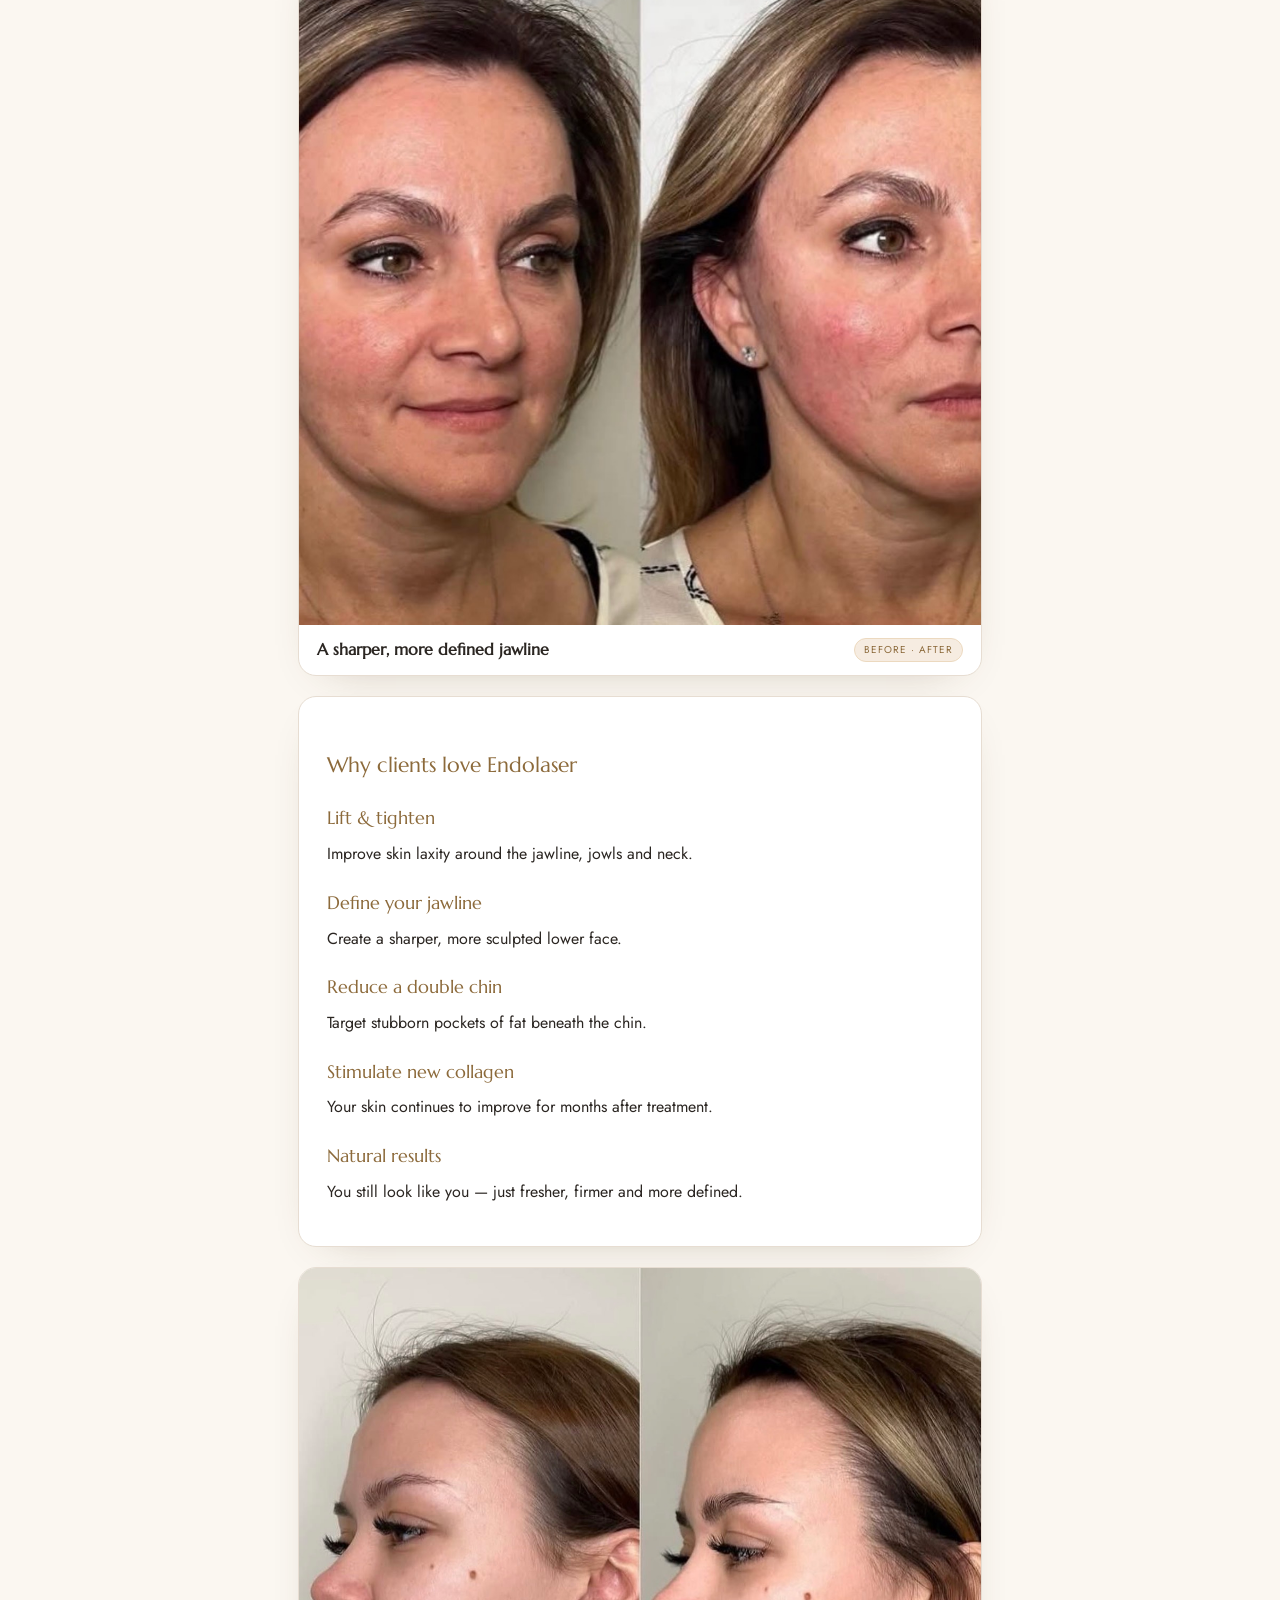
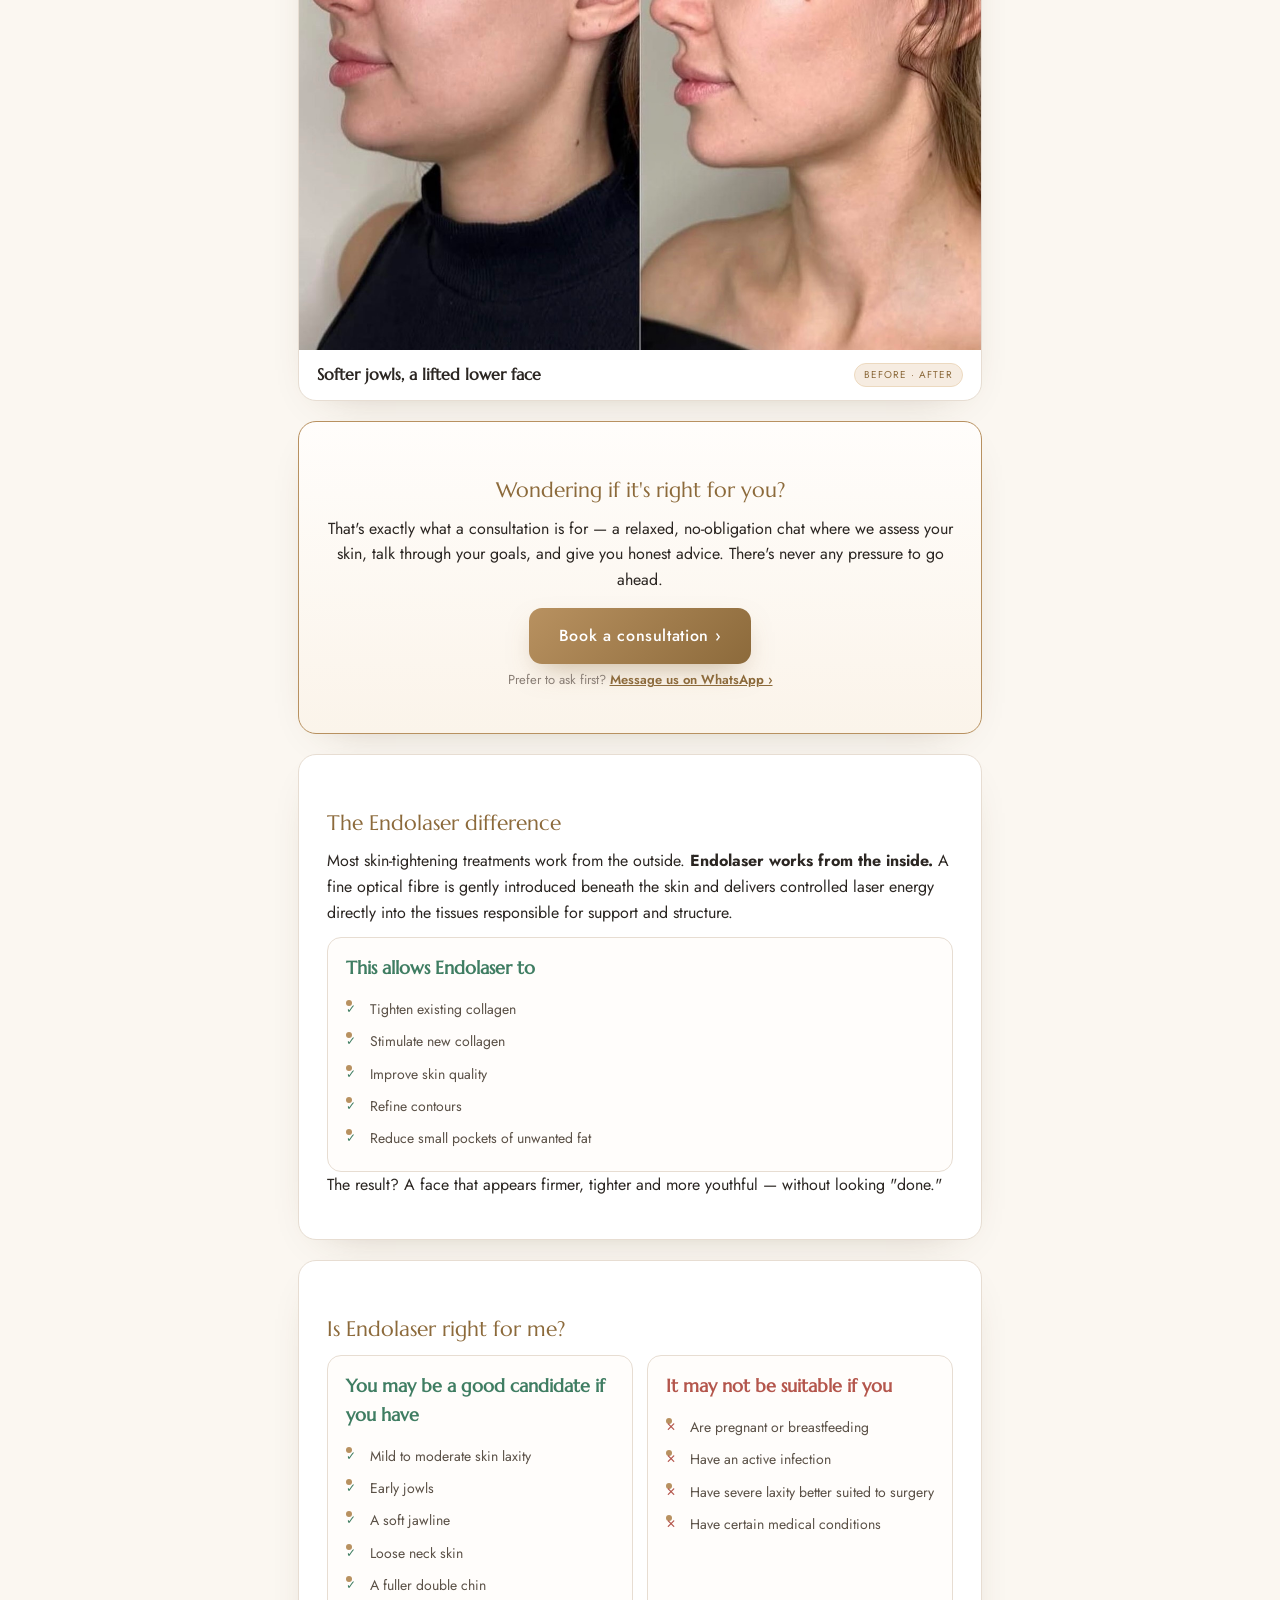
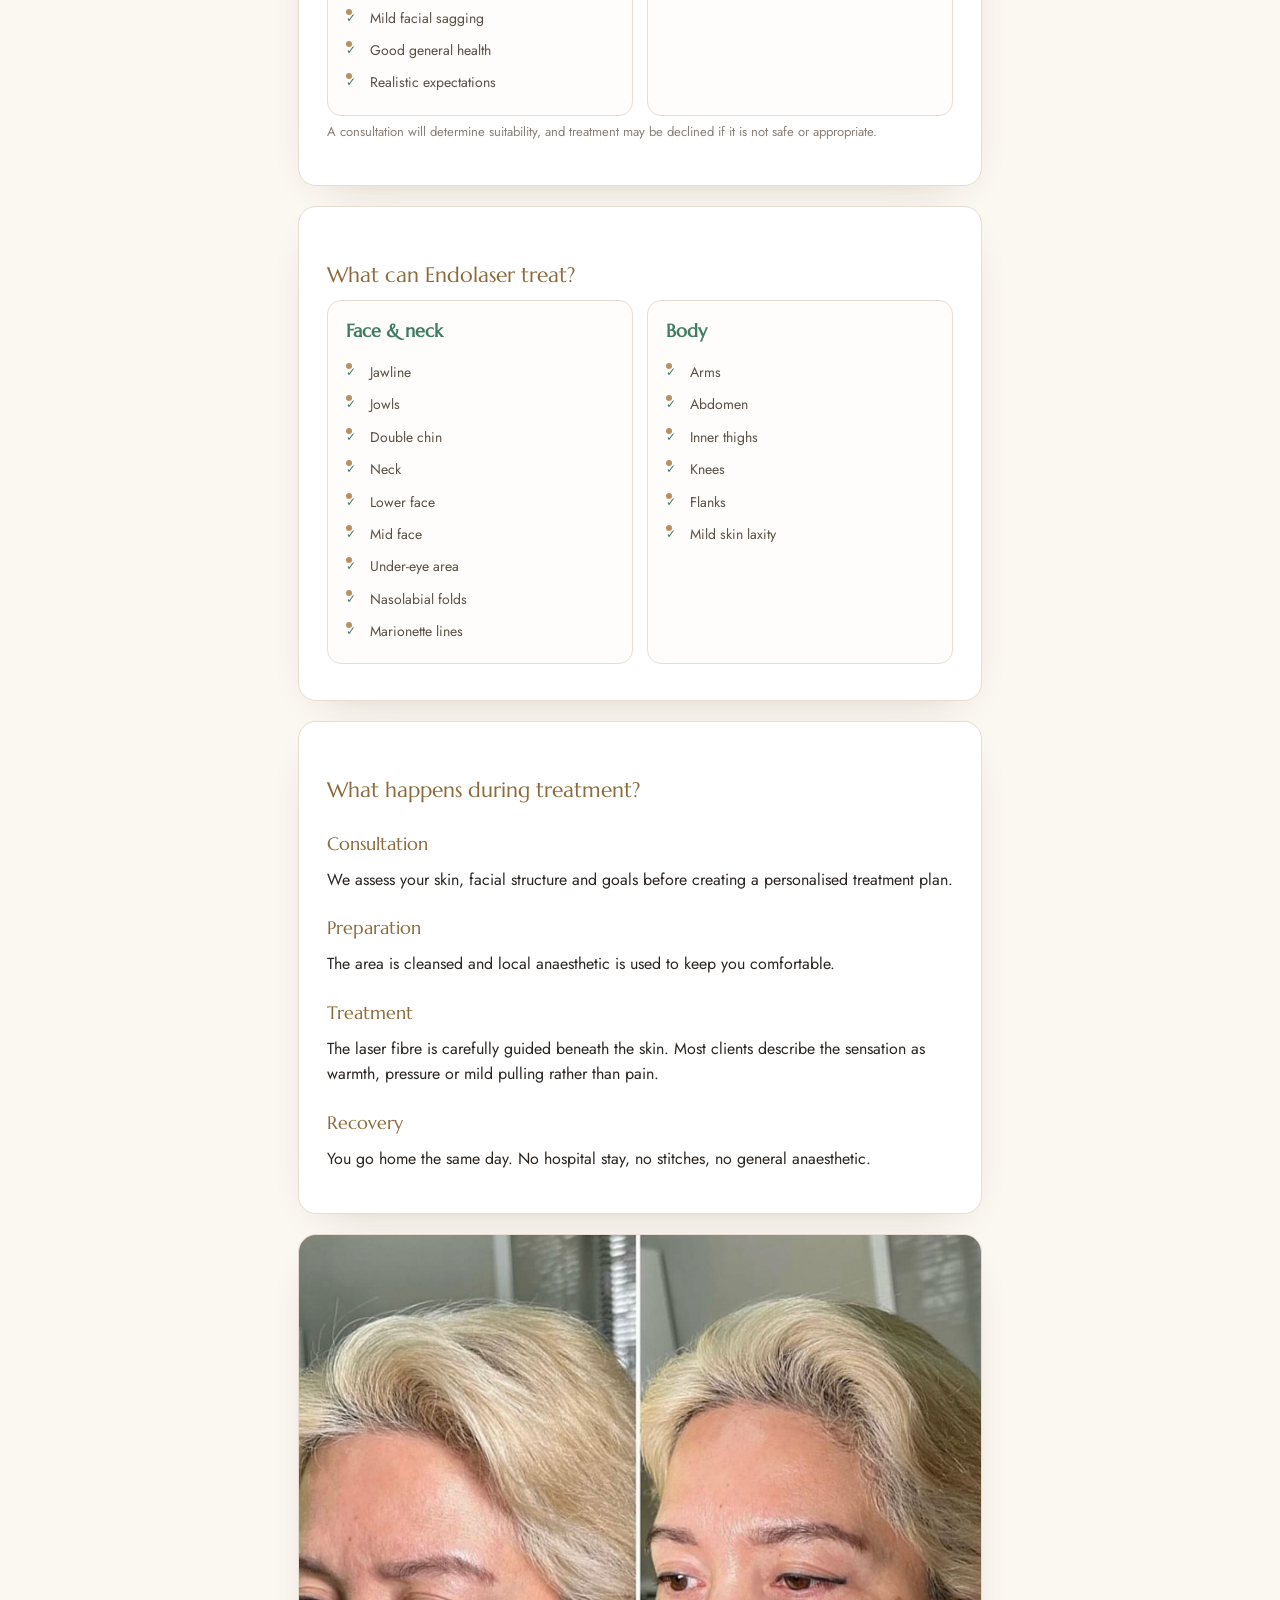
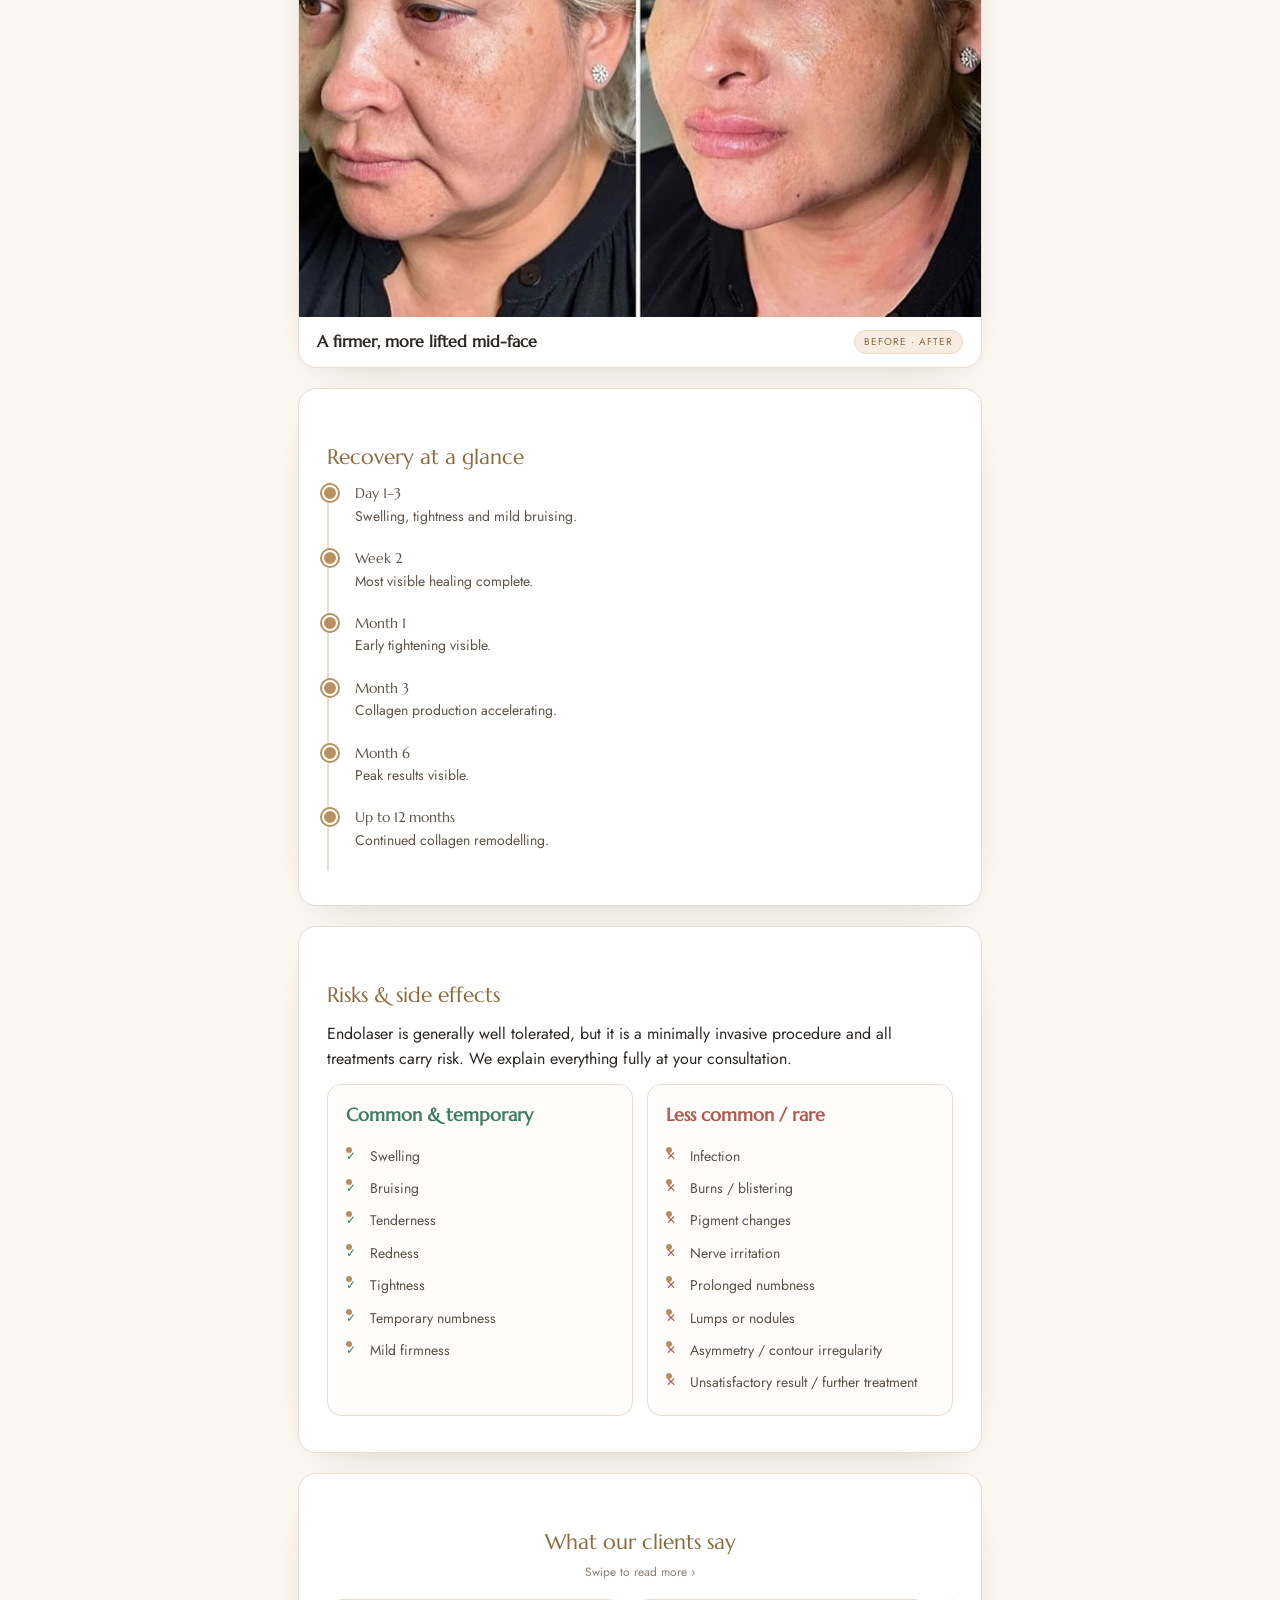
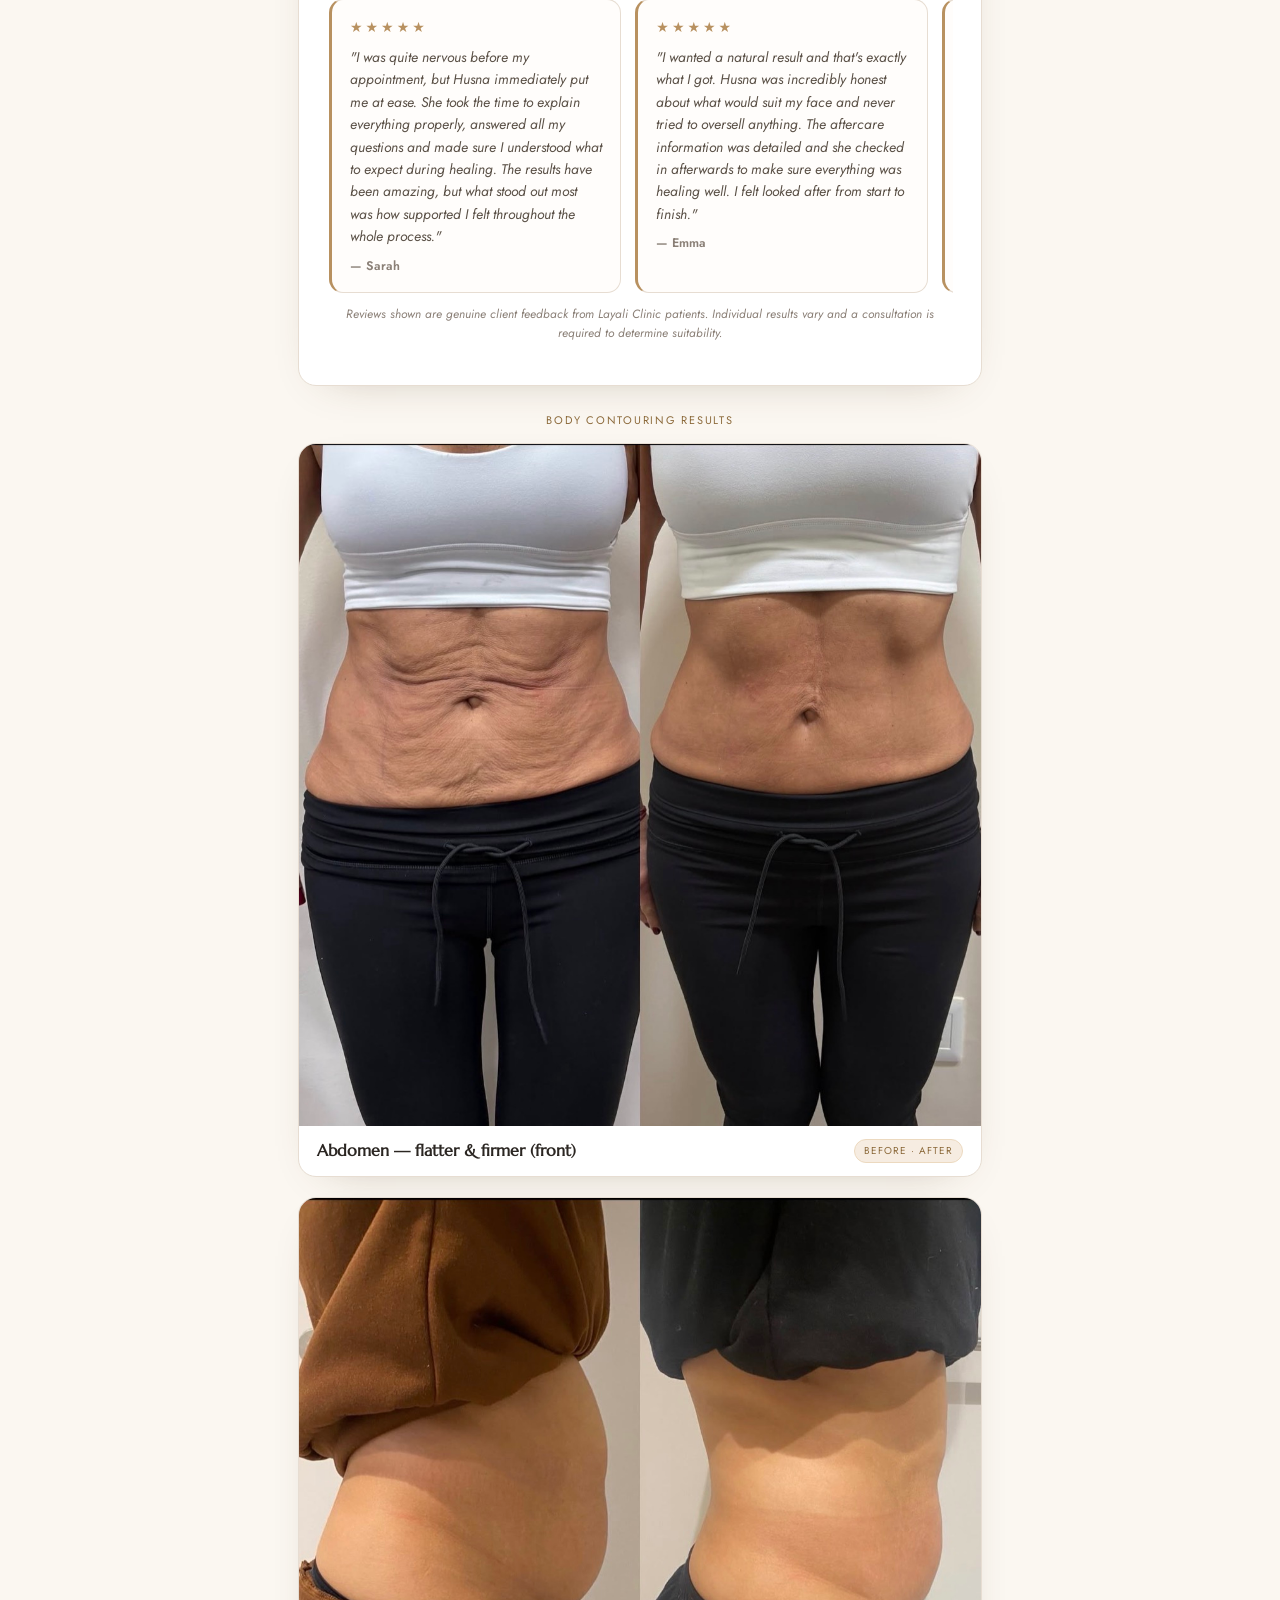
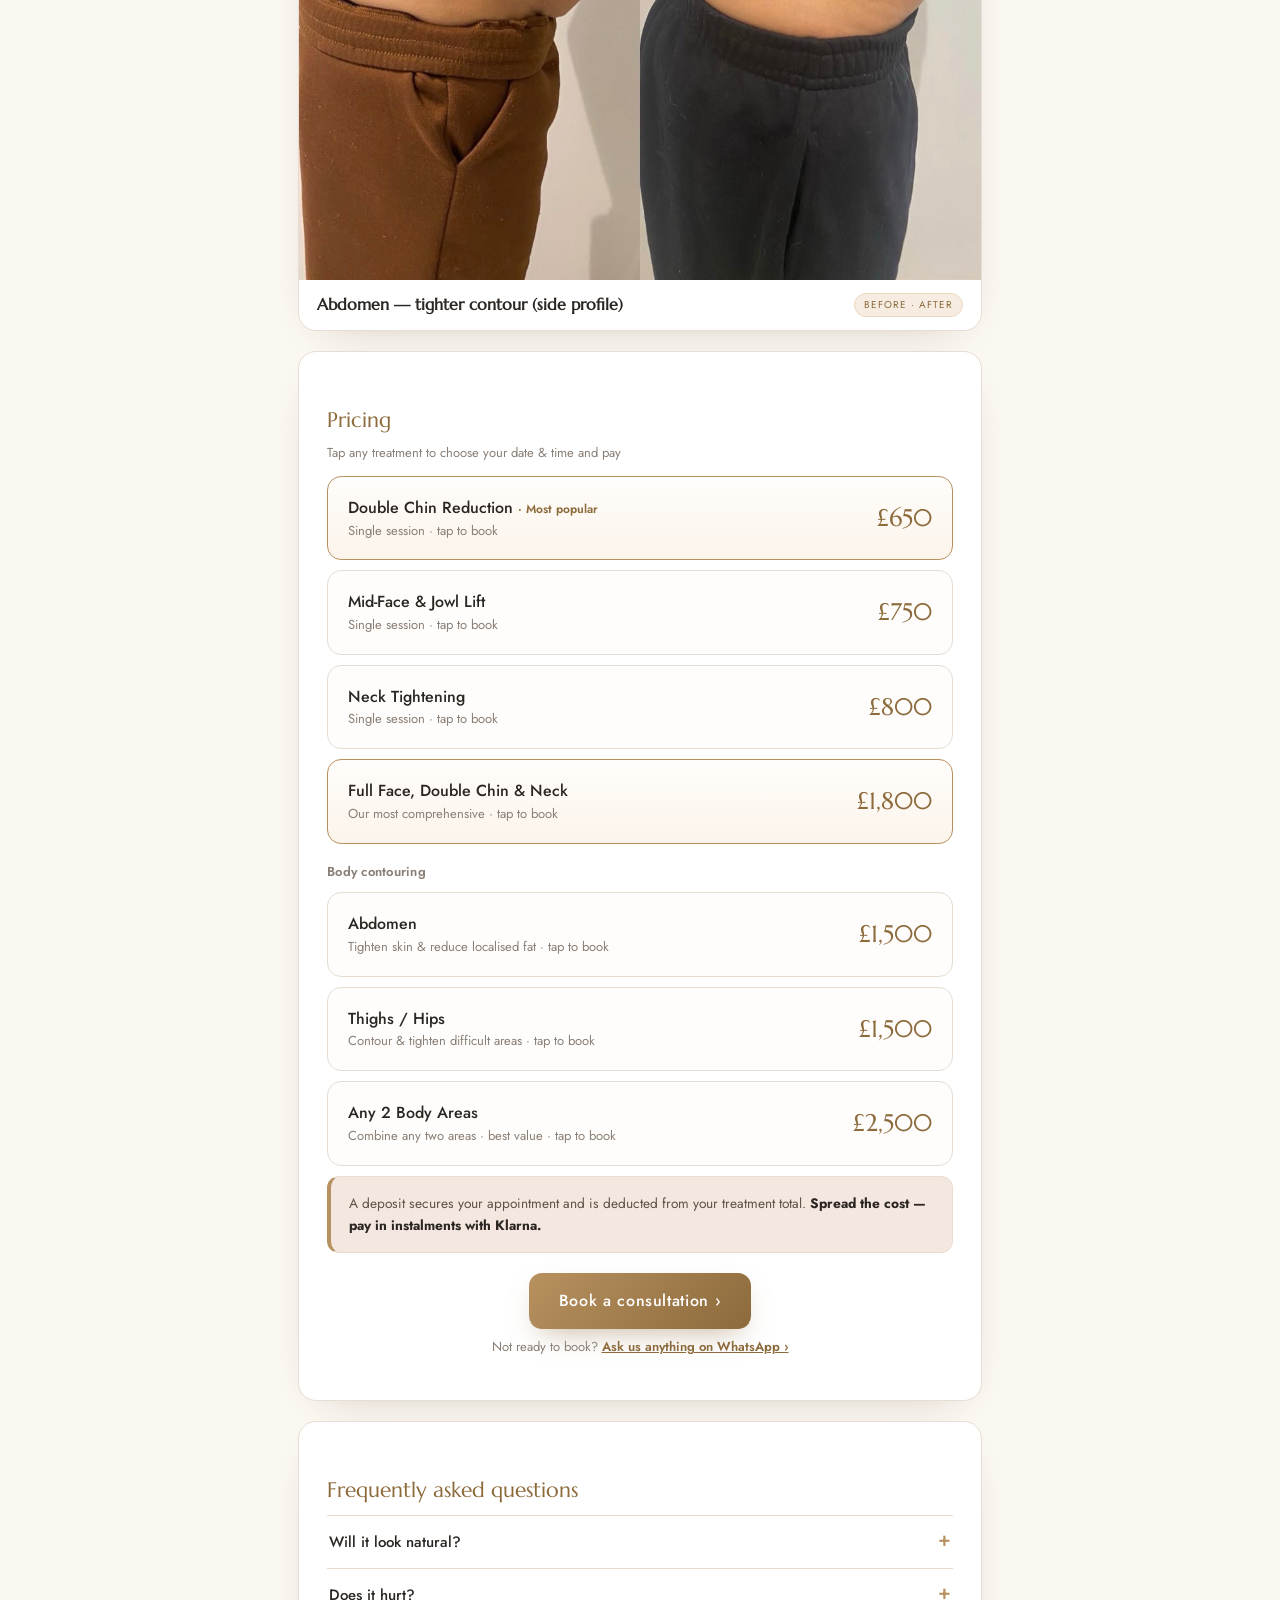
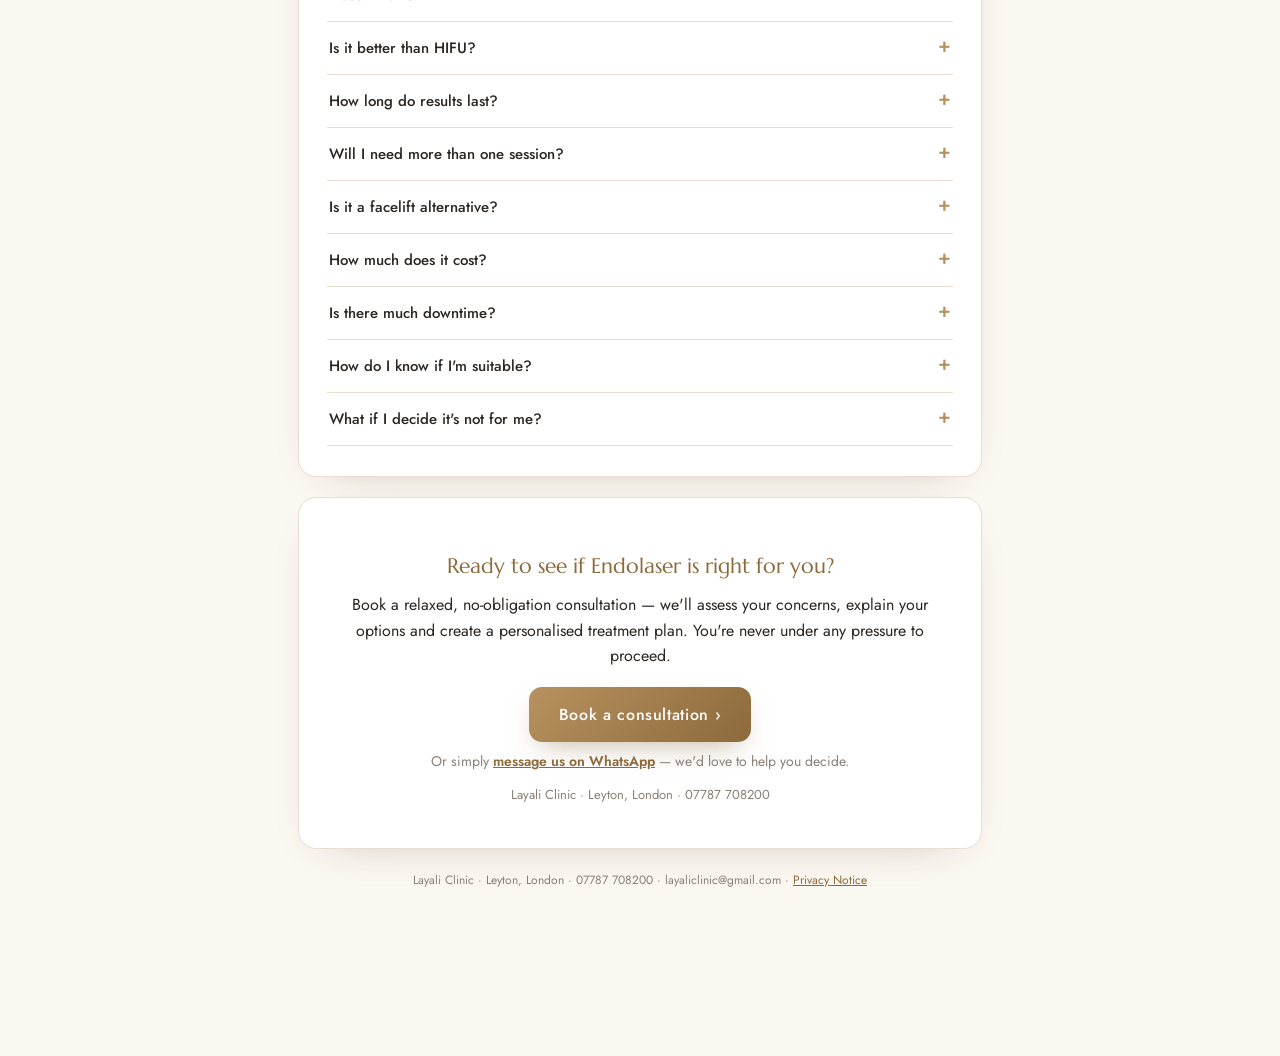
==== commit 8dc481c3: "Brand links+email to layaliclinic; use working mailer endpoint" ====
--- a/1-treatment-guide.html
+++ b/1-treatment-guide.html
@@ -9,8 +9,8 @@
 <meta property="og:site_name" content="Layali Clinic">
 <meta property="og:title" content="Lift &amp; tighten your jawline — without surgery | Layali Clinic">
 <meta property="og:description" content="Endolaser — an advanced non-surgical lift for jowls, jawline, neck & double chin. No surgery, no general anaesthetic, no lengthy downtime.">
-<meta property="og:image" content="https://husna3414-ui.github.io/layali-endolaser/logo.jpg">
-<meta property="og:url" content="https://husna3414-ui.github.io/layali-endolaser/1-treatment-guide.html">
+<meta property="og:image" content="https://layaliclinic.co.uk/layali-endolaser/logo.jpg">
+<meta property="og:url" content="https://layaliclinic.co.uk/layali-endolaser/1-treatment-guide.html">
 <meta name="twitter:card" content="summary_large_image">
 <style>
   #scrollbar{position:fixed;top:0;left:0;height:3px;width:0;z-index:70;background:linear-gradient(90deg,var(--gold),var(--gold-deep));transition:width .12s ease}
@@ -286,7 +286,7 @@
     <p style="font-size:13px;color:var(--muted);margin-top:10px">Layali Clinic · Leyton, London · 07787&nbsp;708200</p>
   </div>
 
-  <p class="foot">Layali Clinic · Leyton, London · 07787 708200 · info.lushlips@gmail.com · <a href="privacy.html">Privacy Notice</a></p>
+  <p class="foot">Layali Clinic · Leyton, London · 07787 708200 · layaliclinic@gmail.com · <a href="privacy.html">Privacy Notice</a></p>
   <div style="height:74px"></div>
 </div>
 
--- a/styles.css
+++ b/styles.css
@@ -241,3 +241,53 @@
   a{color:inherit;text-decoration:none}
   header.hero{padding:8px 0 12px}
 }
+
+/* ============================================================
+   Recovery journey + soft colour accents (used on aftercare guides)
+   A gentle palette beyond the brand gold: sage-green = healing /
+   reassurance, rose = caution. Kept soft so it stays premium.
+   ============================================================ */
+:root{--sage:#6f8f77;--sage-bg:#eef3ee;--sage-line:#d6e2d9;--rose-bg:#fbeeec;--rose-line:#ecc9c4;--rose-ink:#a5443a}
+
+/* vertical timeline with numbered badges on a gold→green healing line */
+.journey{position:relative;margin:14px 0 6px}
+.journey::before{content:'';position:absolute;left:21px;top:26px;bottom:26px;width:2px;border-radius:2px;
+  background:linear-gradient(180deg,var(--gold) 0%,#c79a5a 32%,var(--sage) 100%)}
+.journey .step{position:relative;display:flex;gap:16px;padding:0 0 16px}
+.journey .step:last-child{padding-bottom:0}
+.journey .dot{flex:none;width:44px;height:44px;border-radius:50%;display:flex;align-items:center;justify-content:center;
+  font-family:'Marcellus',serif;font-size:13px;color:#fff;position:relative;z-index:1;background:var(--gold);
+  border:3px solid var(--card);box-shadow:0 0 0 1px var(--line),0 6px 14px -6px rgba(120,90,40,.5)}
+.journey .dot.d2{background:#c28f4c}
+.journey .dot.d3{background:#9ba86f}
+.journey .dot.d4{background:var(--sage)}
+.journey .dot.d5{background:#b9ac97}
+.journey .body{flex:1;background:#fbf6ee;border:1px solid var(--line);border-radius:13px;padding:13px 16px}
+.journey .step.heal .body{background:var(--sage-bg);border-color:var(--sage-line)}
+.journey .when{font-family:'Marcellus',serif;font-size:18px;color:var(--ink);margin:0 0 2px;letter-spacing:.01em}
+.journey .body p{margin:0;color:#5f5347;font-size:14px}
+
+/* small status tags for section headings */
+.tag-ok,.tag-urgent{display:inline-block;font-size:10px;letter-spacing:.12em;text-transform:uppercase;
+  border-radius:20px;padding:3px 10px;margin-left:10px;vertical-align:middle;font-weight:500}
+.tag-ok{color:var(--sage);background:var(--sage-bg);border:1px solid var(--sage-line)}
+.tag-urgent{color:var(--rose-ink);background:var(--rose-bg);border:1px solid var(--rose-line)}
+
+/* soft-tinted section cards */
+.card.tint-sage{background:var(--sage-bg);border-color:var(--sage-line)}
+.card.tint-sage .sec-h{border-bottom-color:var(--sage-line)}
+.card.tint-sage .sec-h::before{background:linear-gradient(var(--sage),#5c7a64)}
+.card.tint-rose{background:var(--rose-bg);border-color:var(--rose-line)}
+.card.tint-rose .sec-h{border-bottom-color:var(--rose-line)}
+.card.tint-rose .sec-h::before{background:linear-gradient(#c76a60,var(--rose-ink))}
+
+/* ---------- Aftercare acknowledgement (printable sign-off) ---------- */
+.ack{margin:10px 0 2px}
+.ack .item{display:flex;gap:13px;align-items:flex-start;padding:11px 0;border-bottom:1px solid var(--line);
+  font-size:14.5px;color:#4a4138}
+.ack .item:last-child{border-bottom:0}
+.ack .box{flex:none;width:20px;height:20px;border:1.6px solid #cbbca6;border-radius:6px;margin-top:1px}
+.sign{margin:20px 0 2px;display:grid;gap:20px}
+.sign .fld{display:flex;align-items:flex-end;gap:12px}
+.sign .fld label{font-size:13px;color:var(--muted);white-space:nowrap;min-width:130px}
+.sign .fld .fill{flex:1;border-bottom:1px solid var(--rule);height:22px}
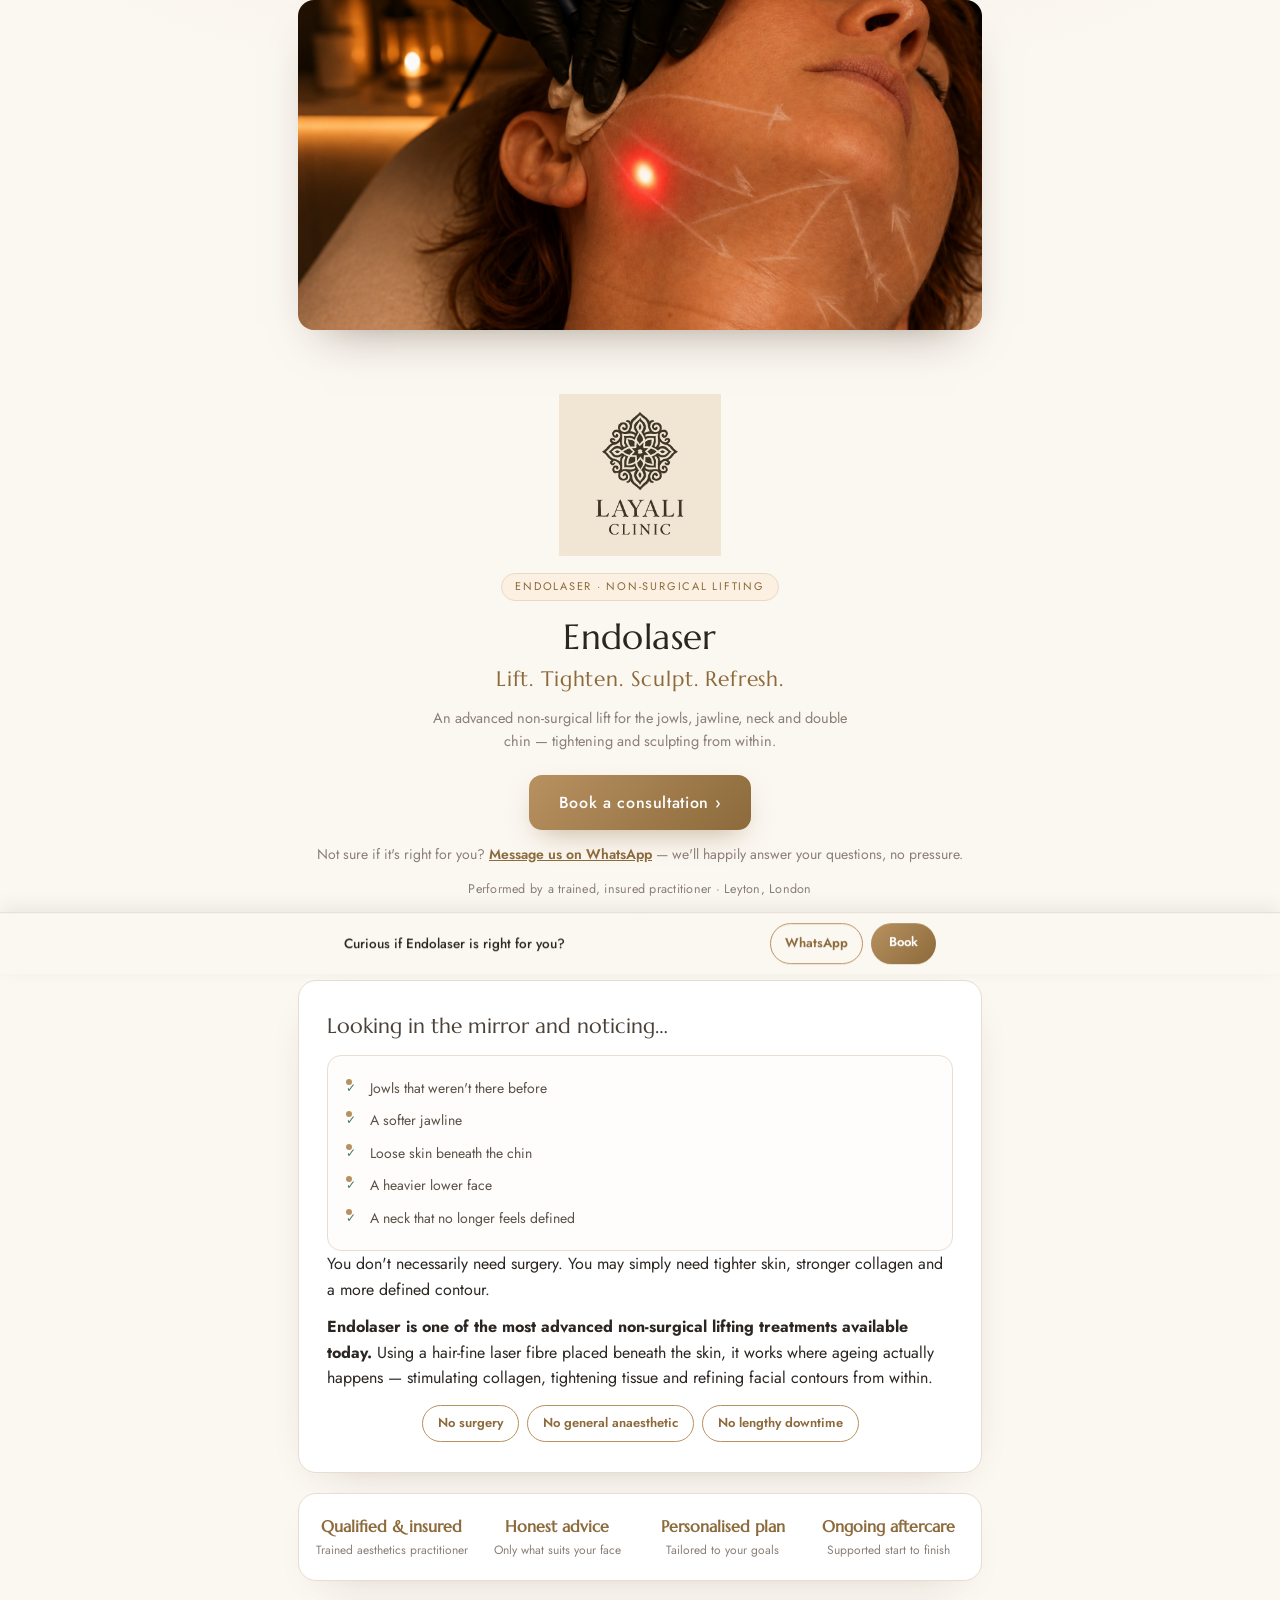
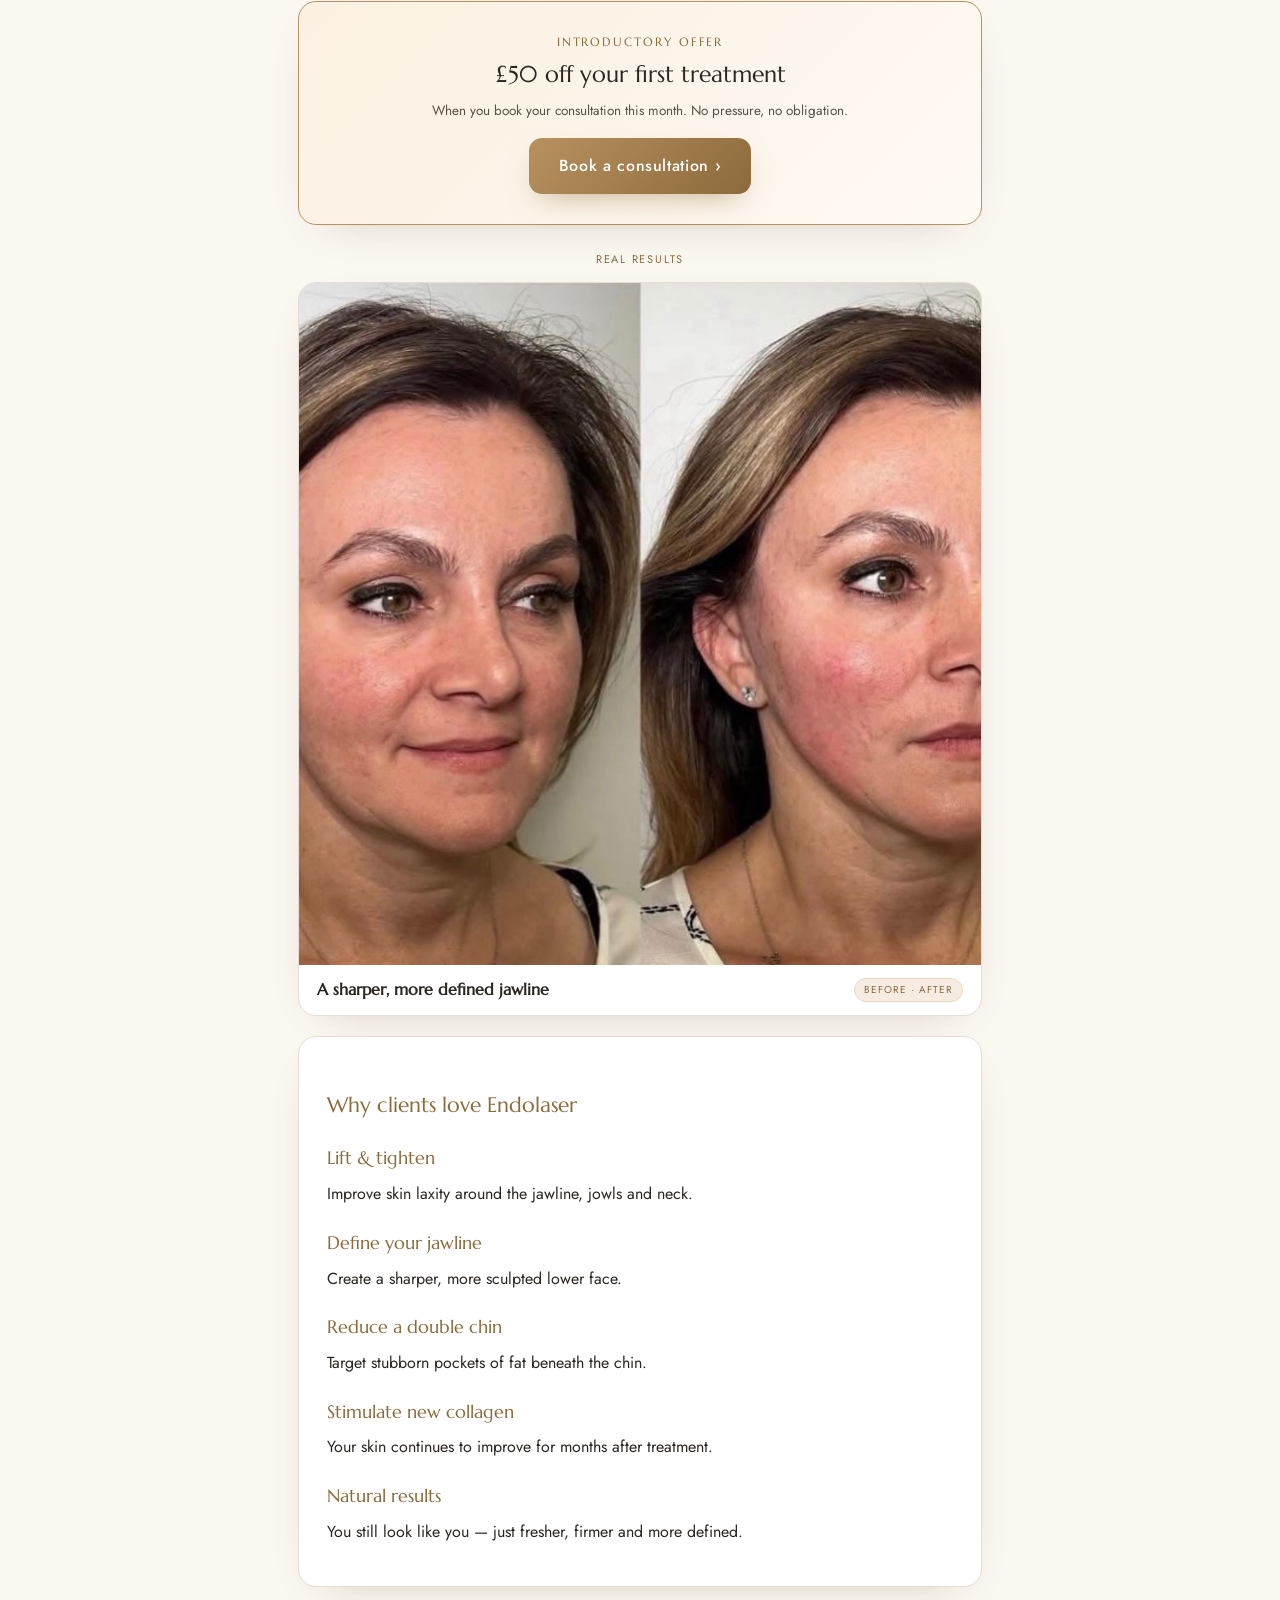
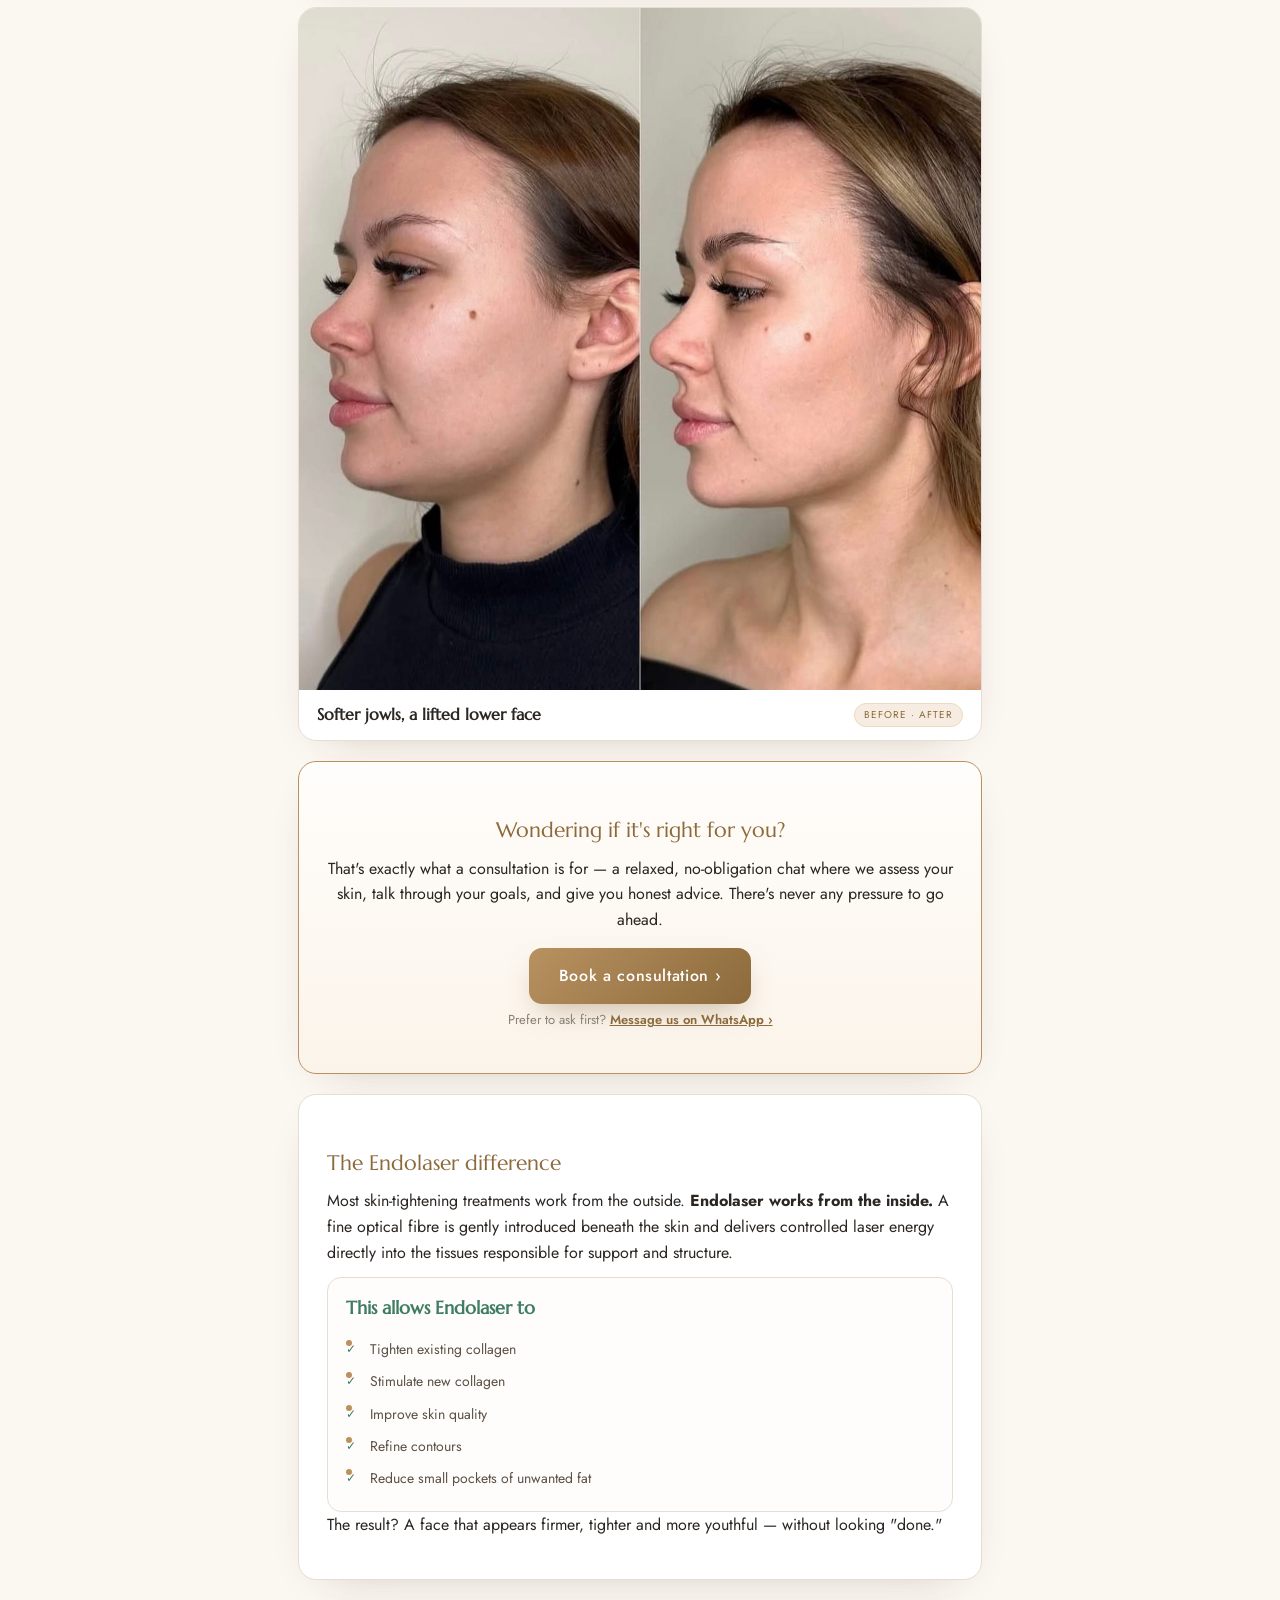
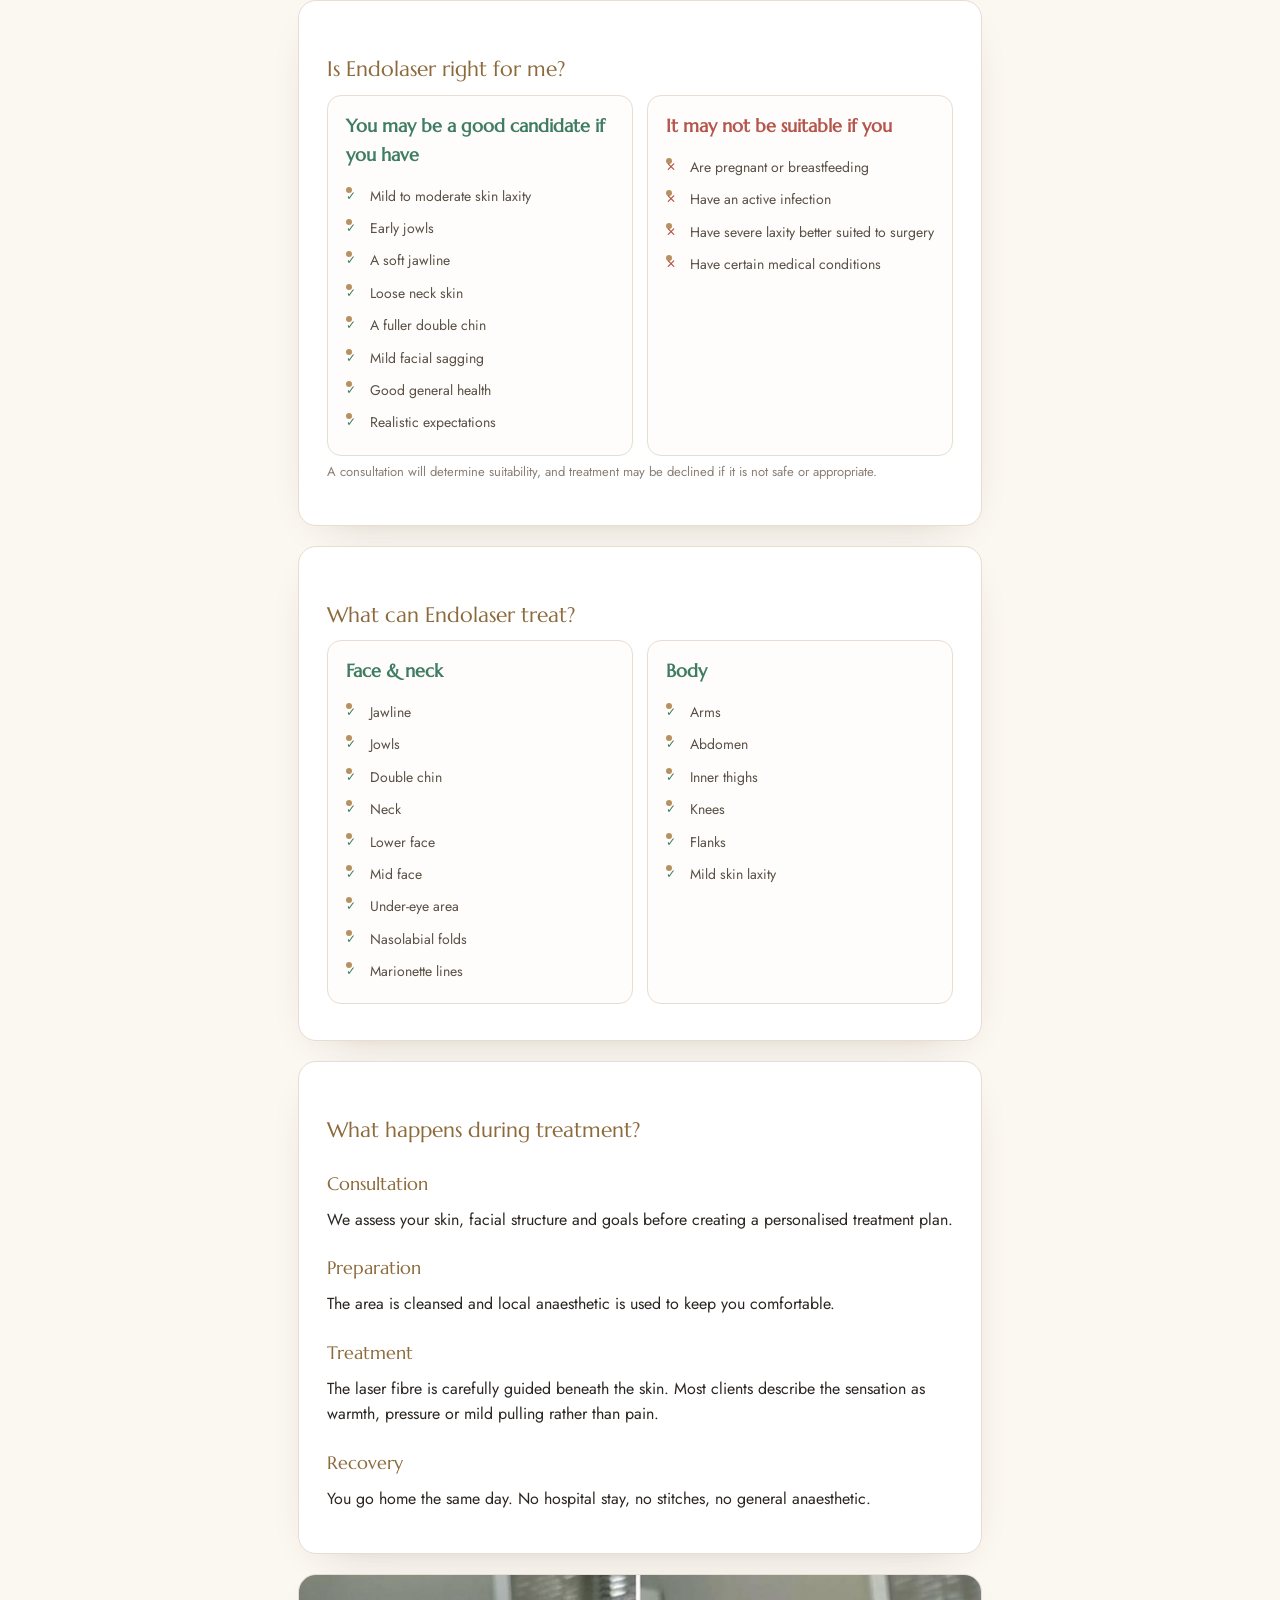
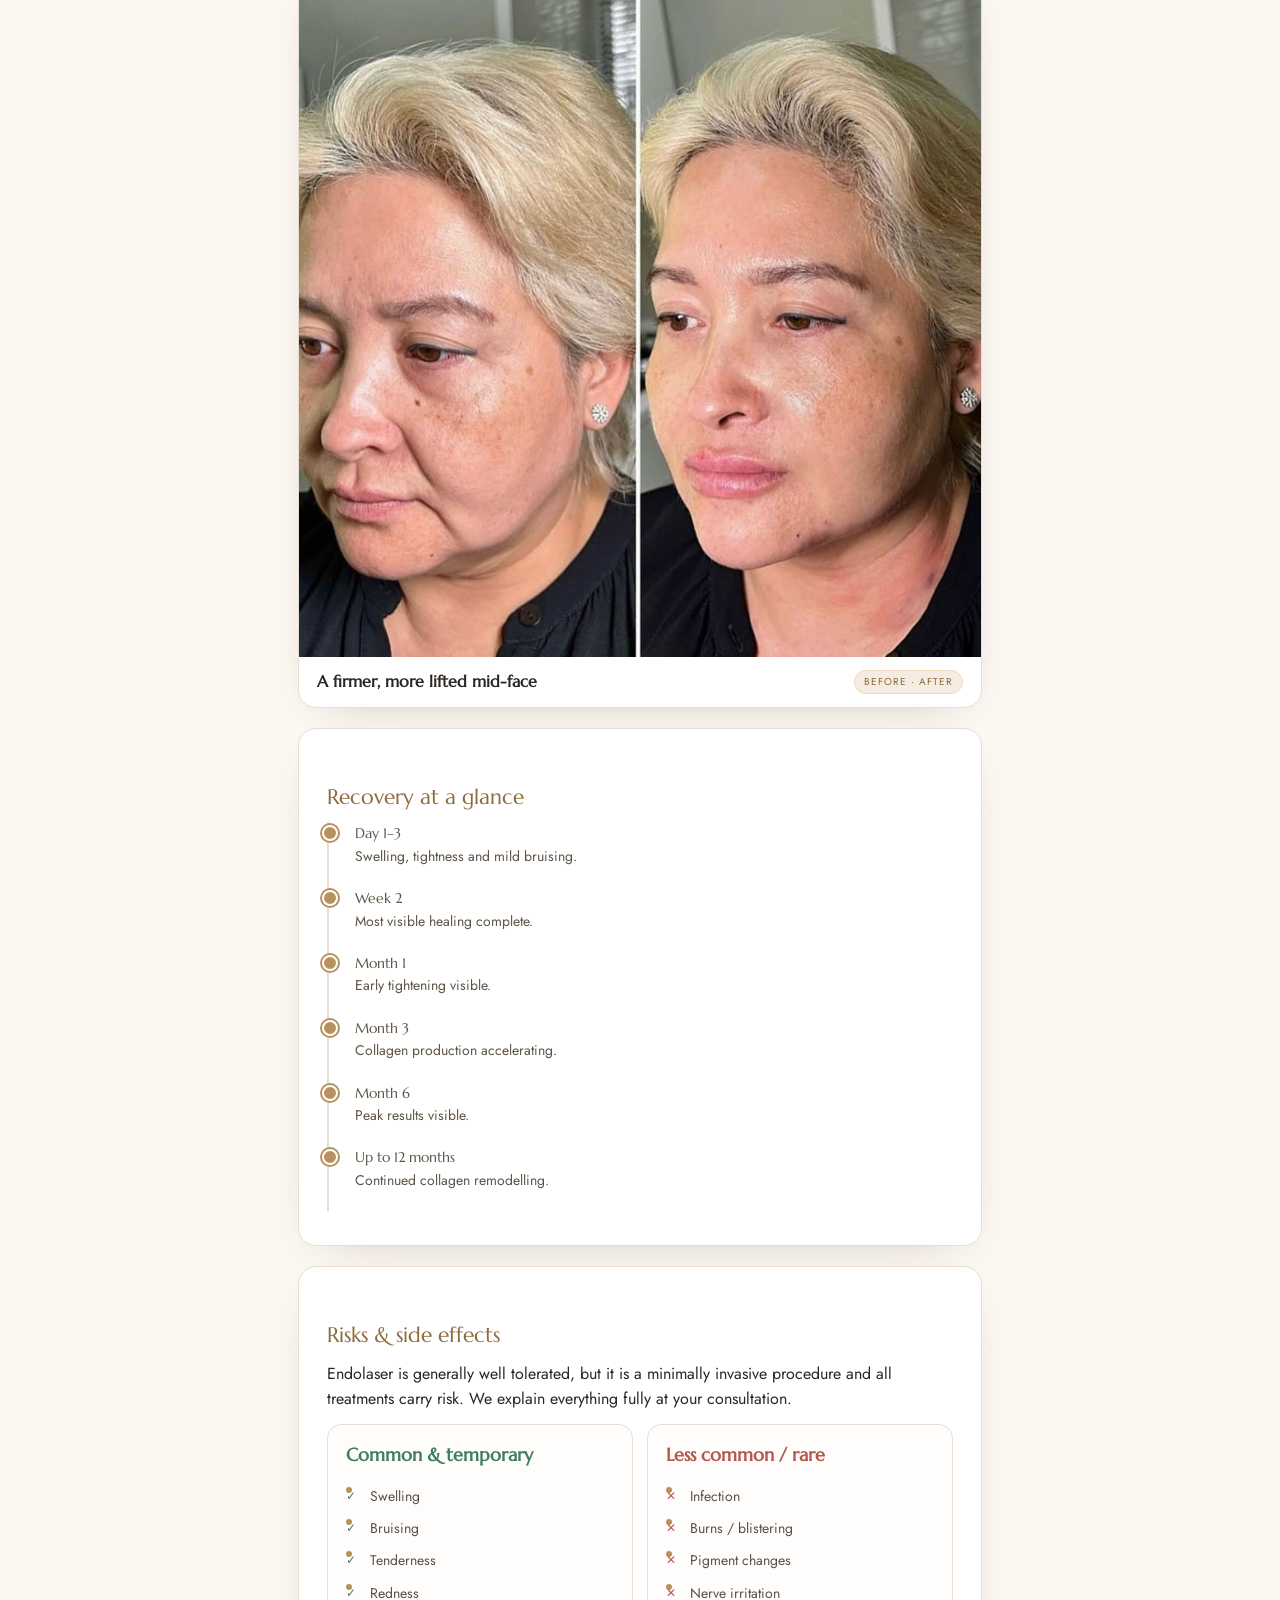
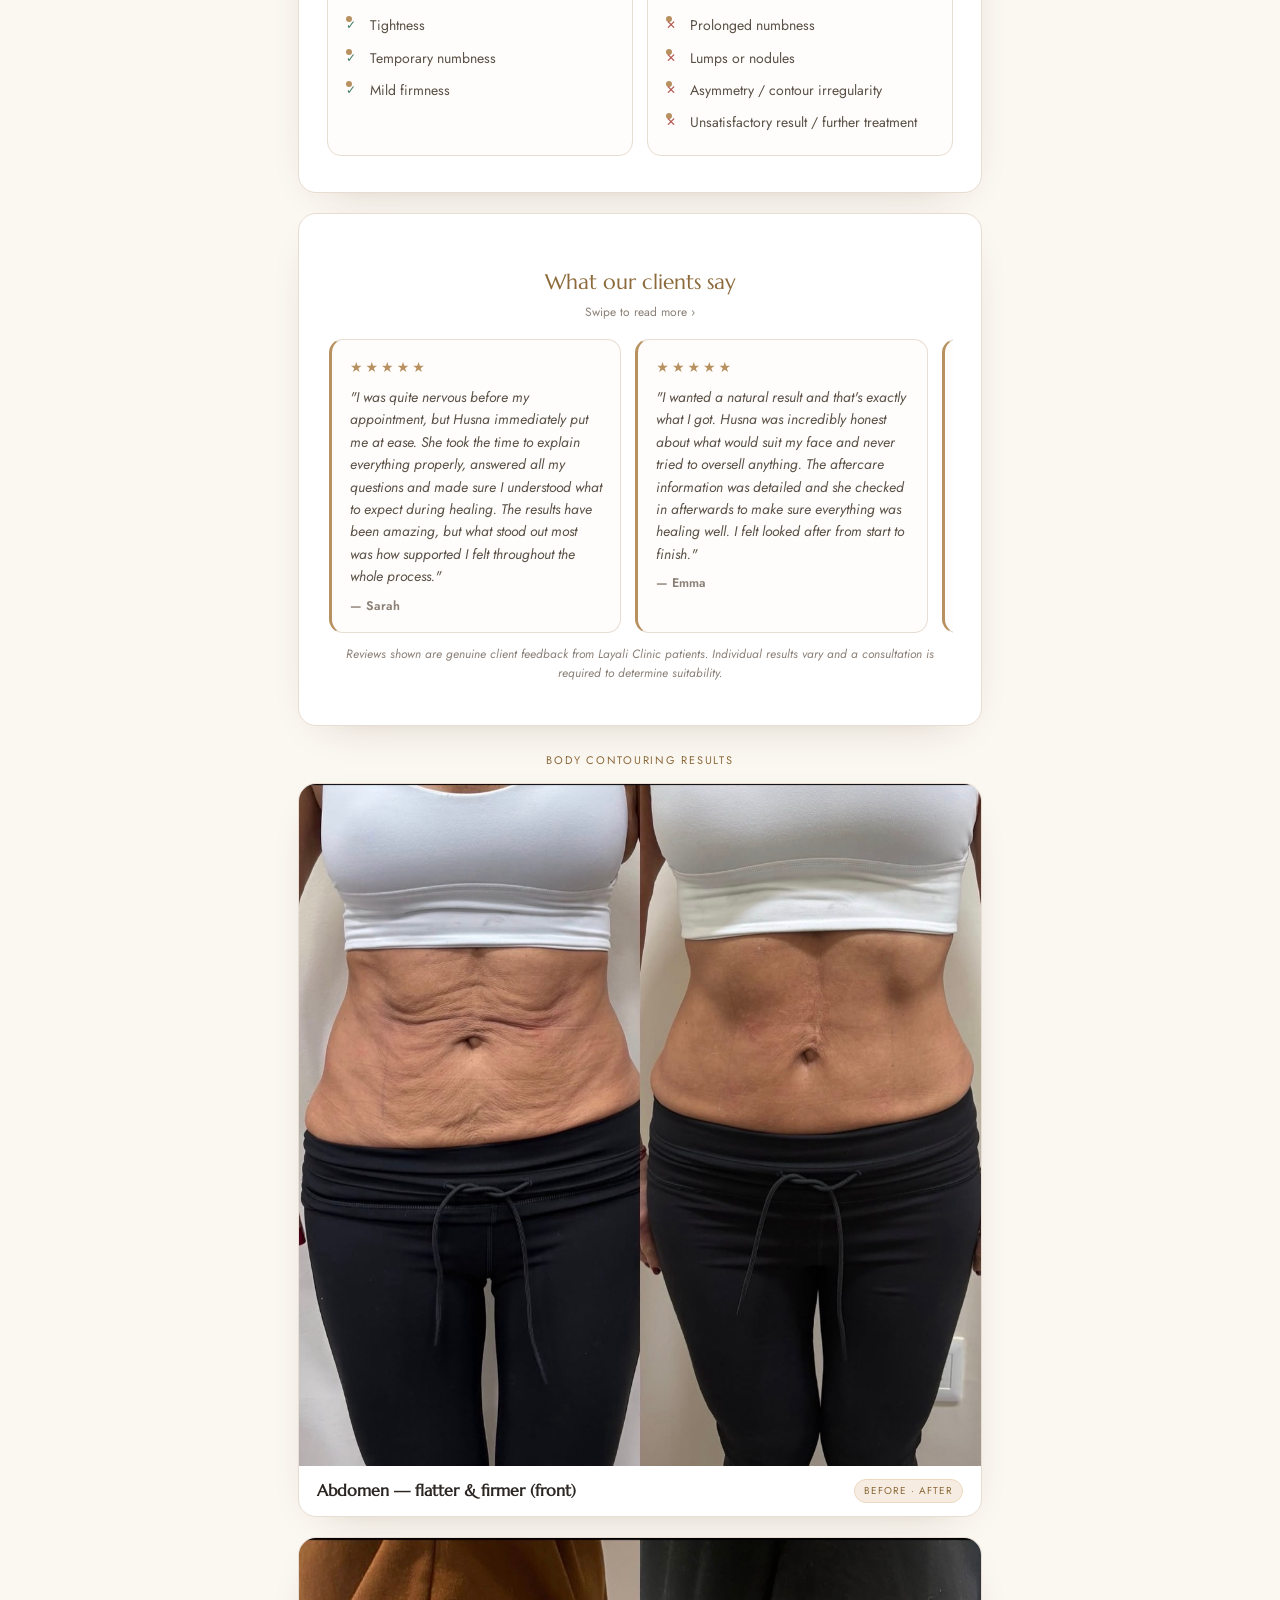
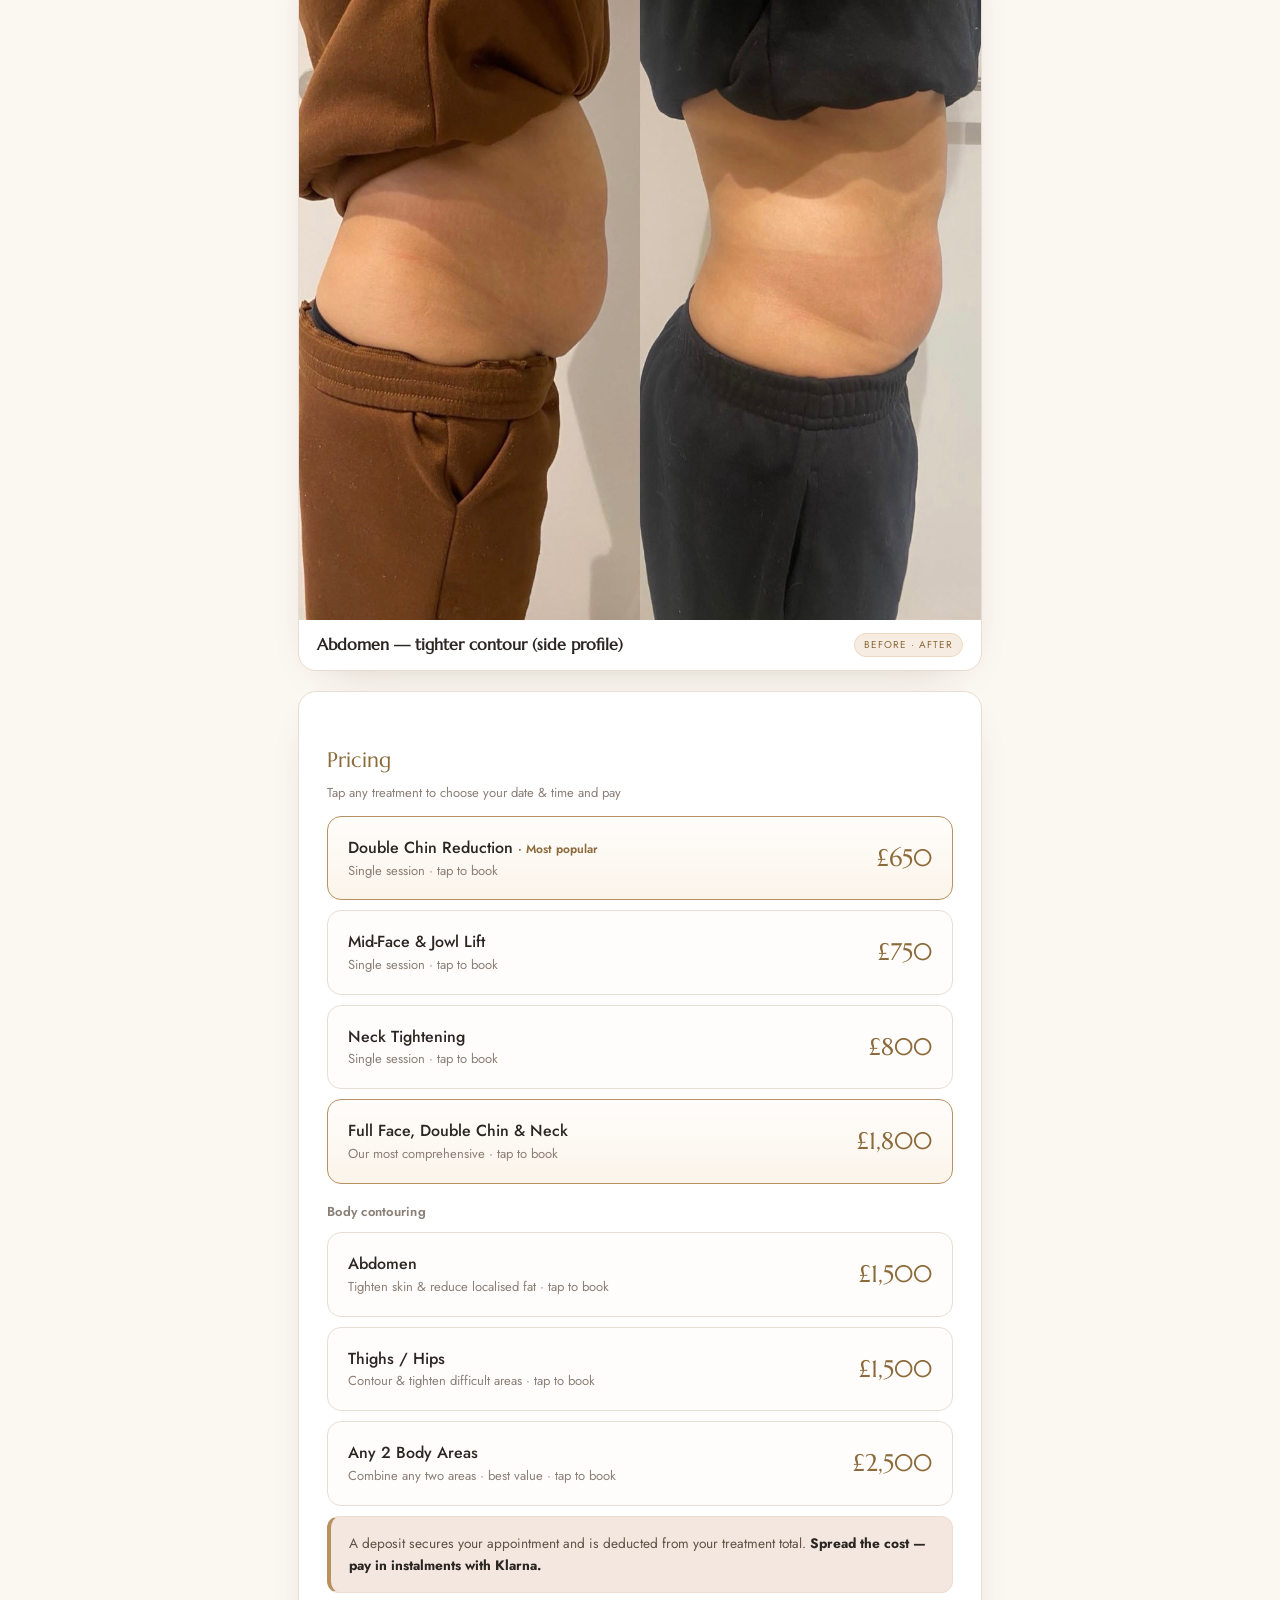
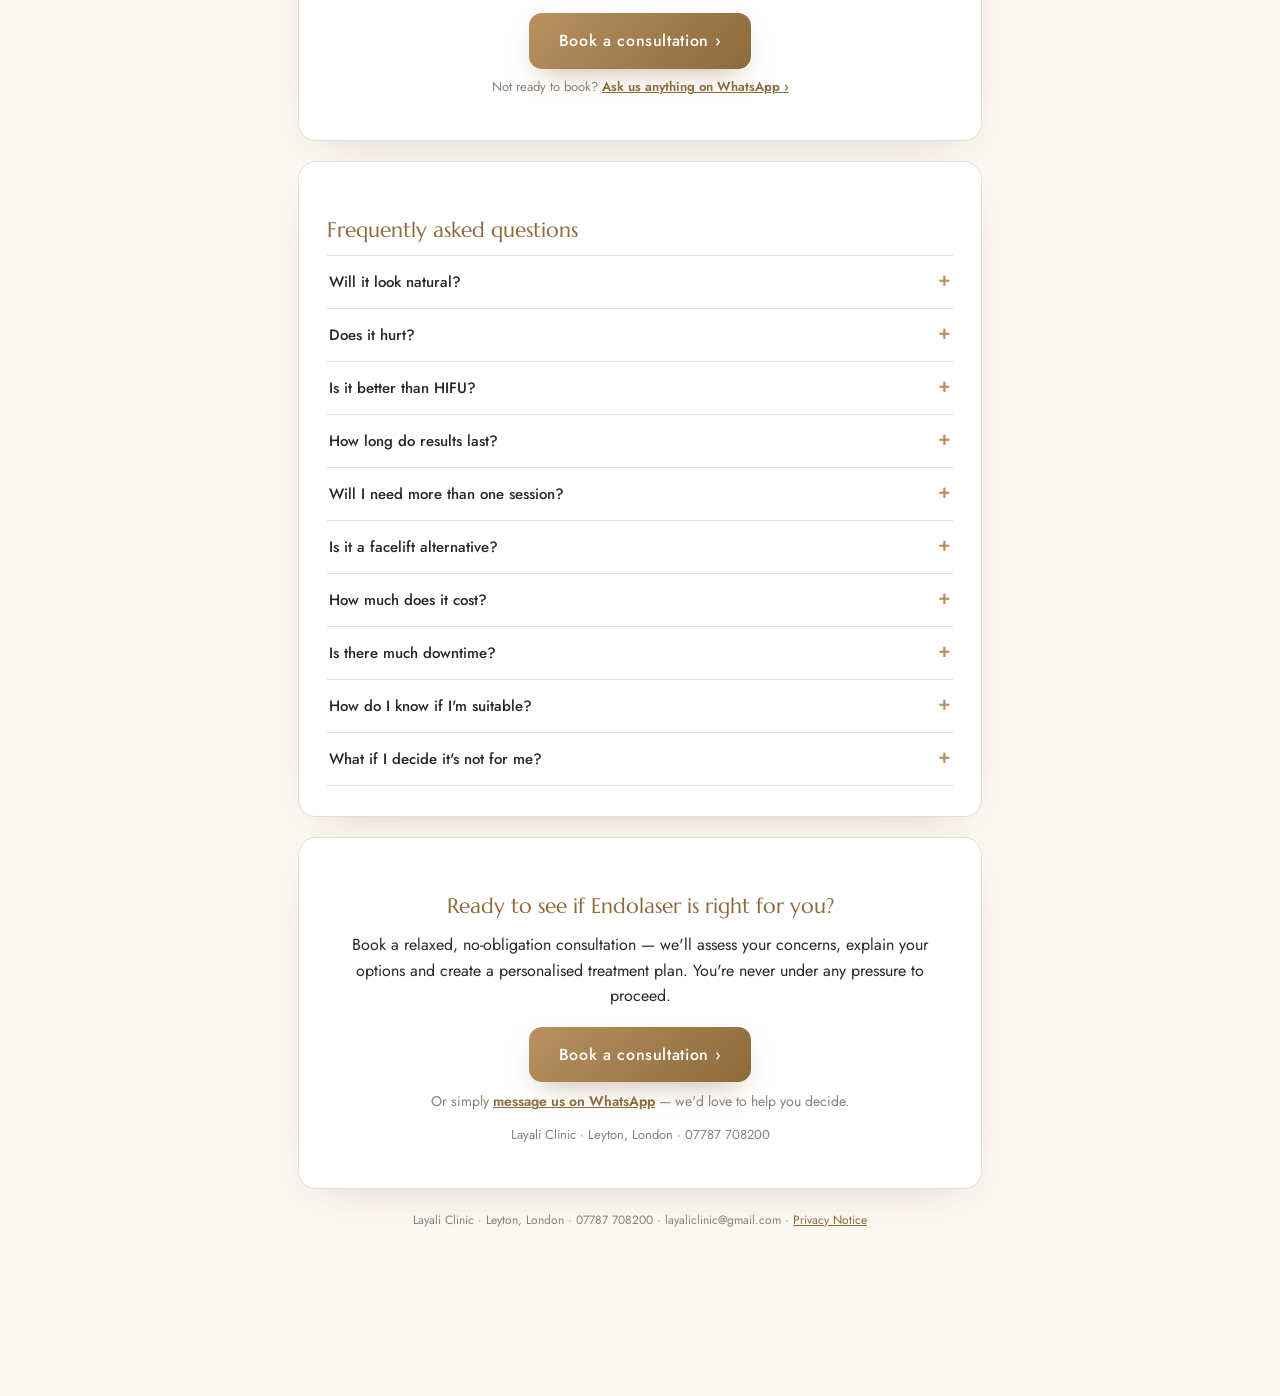
==== commit 7fbfa433: "Add real treatment hero photo to guide page" ====
--- a/1-treatment-guide.html
+++ b/1-treatment-guide.html
@@ -45,6 +45,7 @@
 </head><body>
 <div id="scrollbar"></div>
 <div class="wrap guide">
+  <img src="hero-photo.jpg" alt="Endolaser skin tightening at Layali Clinic" style="display:block;width:100%;height:clamp(200px,46vw,330px);object-fit:cover;object-position:center;border-radius:16px;margin:0 0 10px;box-shadow:0 22px 46px -26px rgba(60,40,20,.5)">
   <header class="hero">
     <img class="logo" src="logo.jpg" alt="Layali Clinic">
     <span class="kicker">Endolaser · Non-Surgical Lifting</span>
